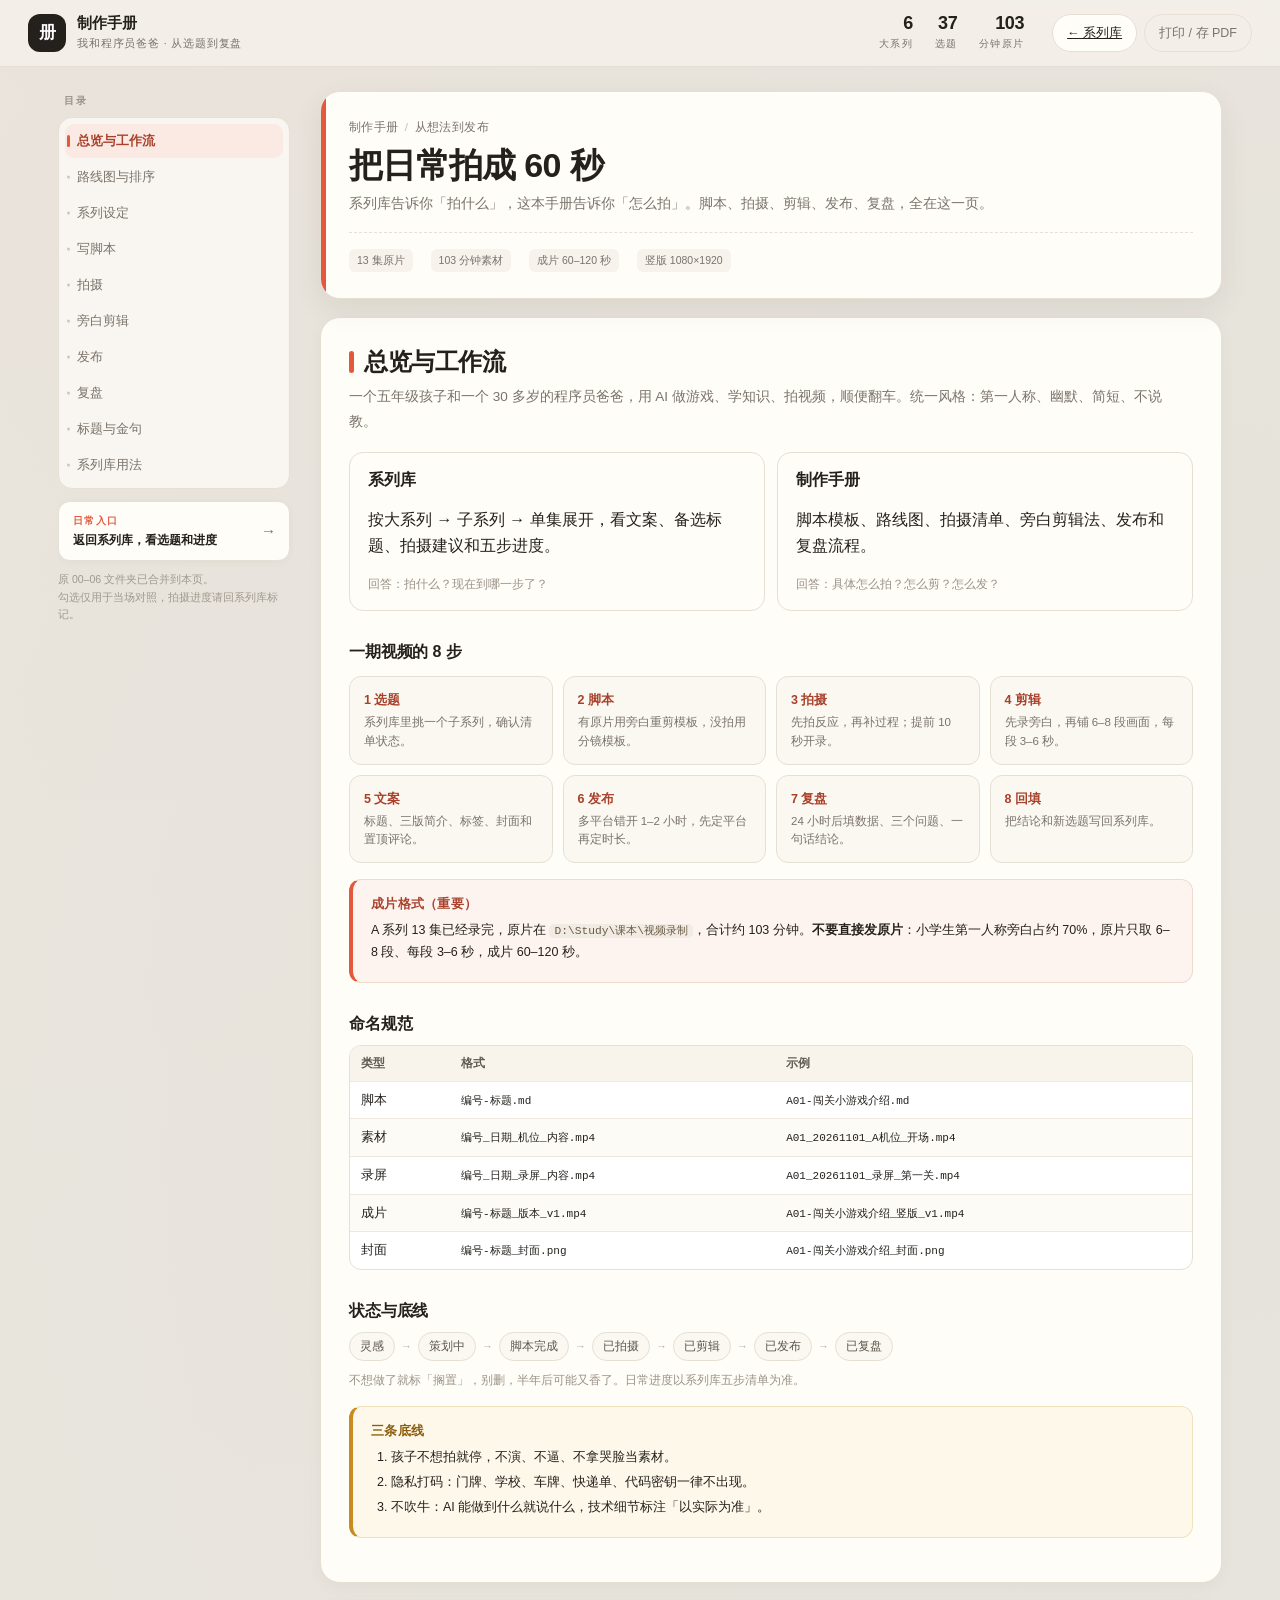
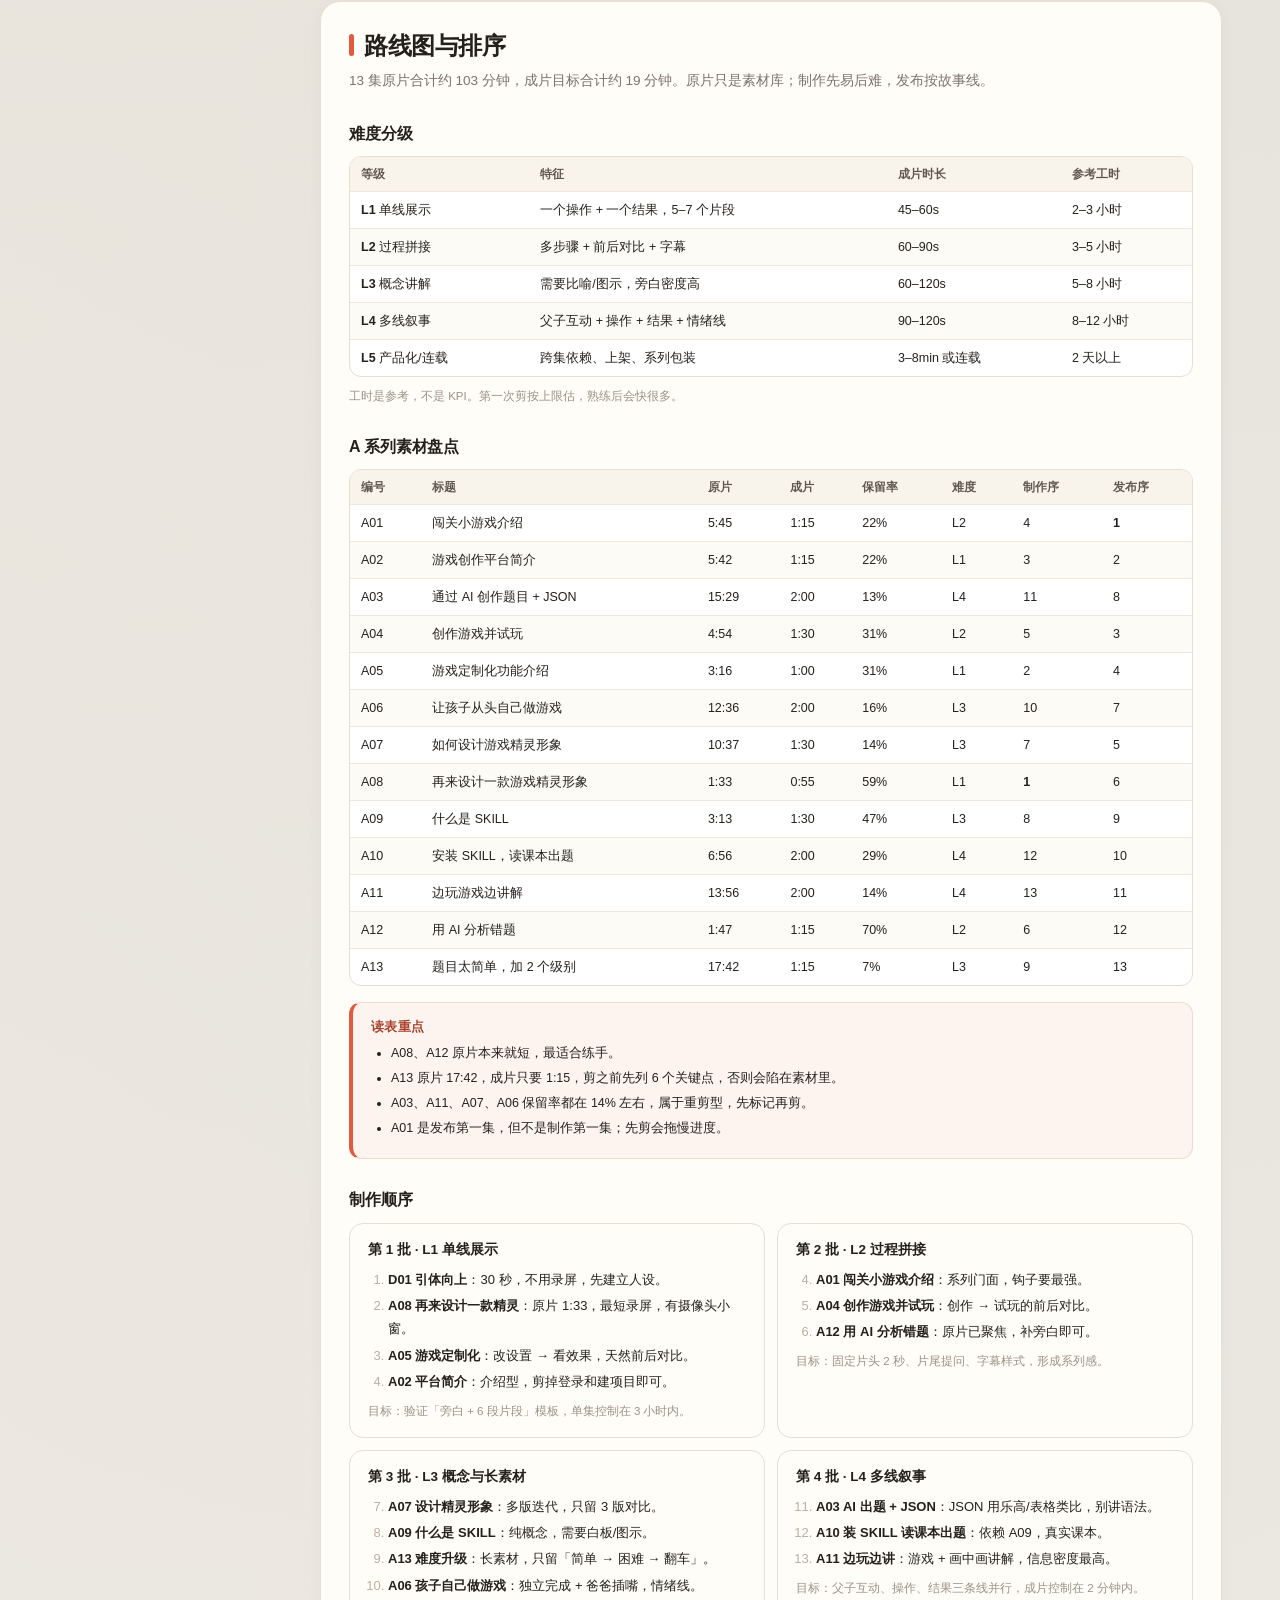
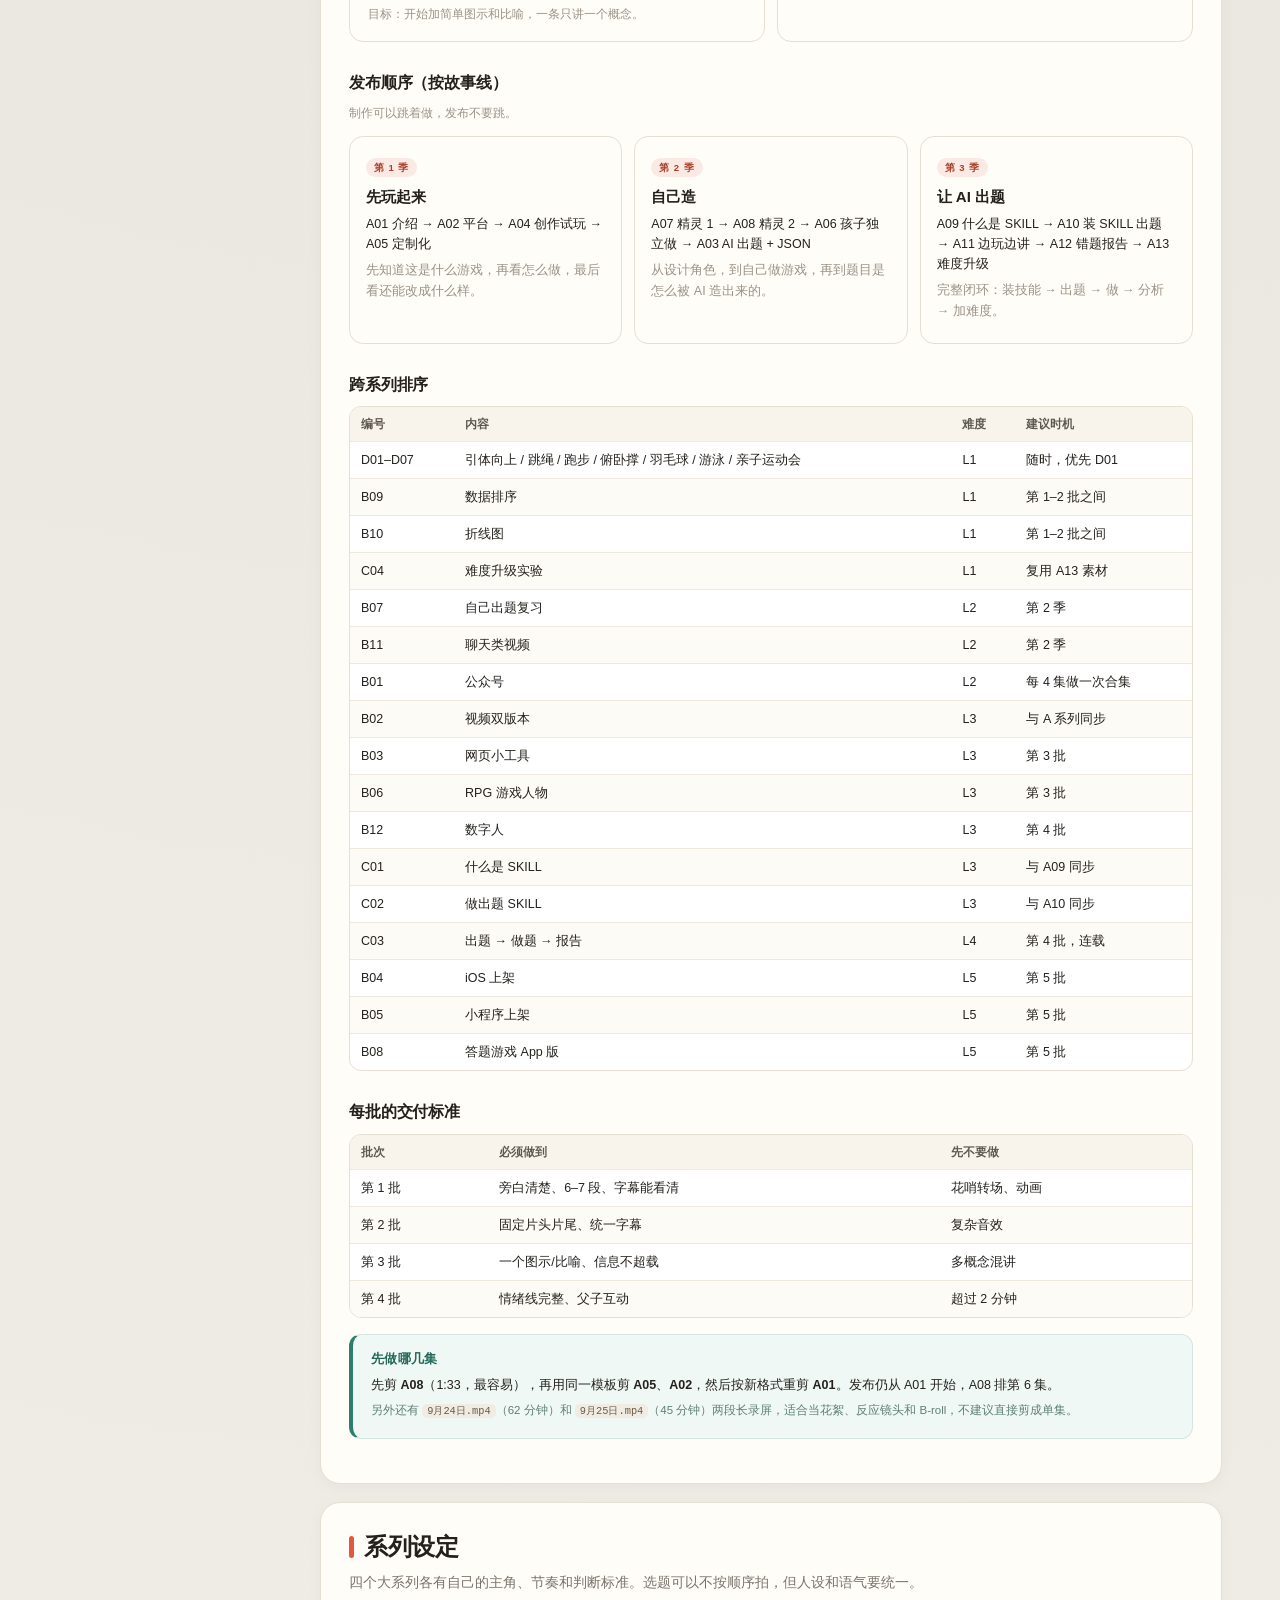
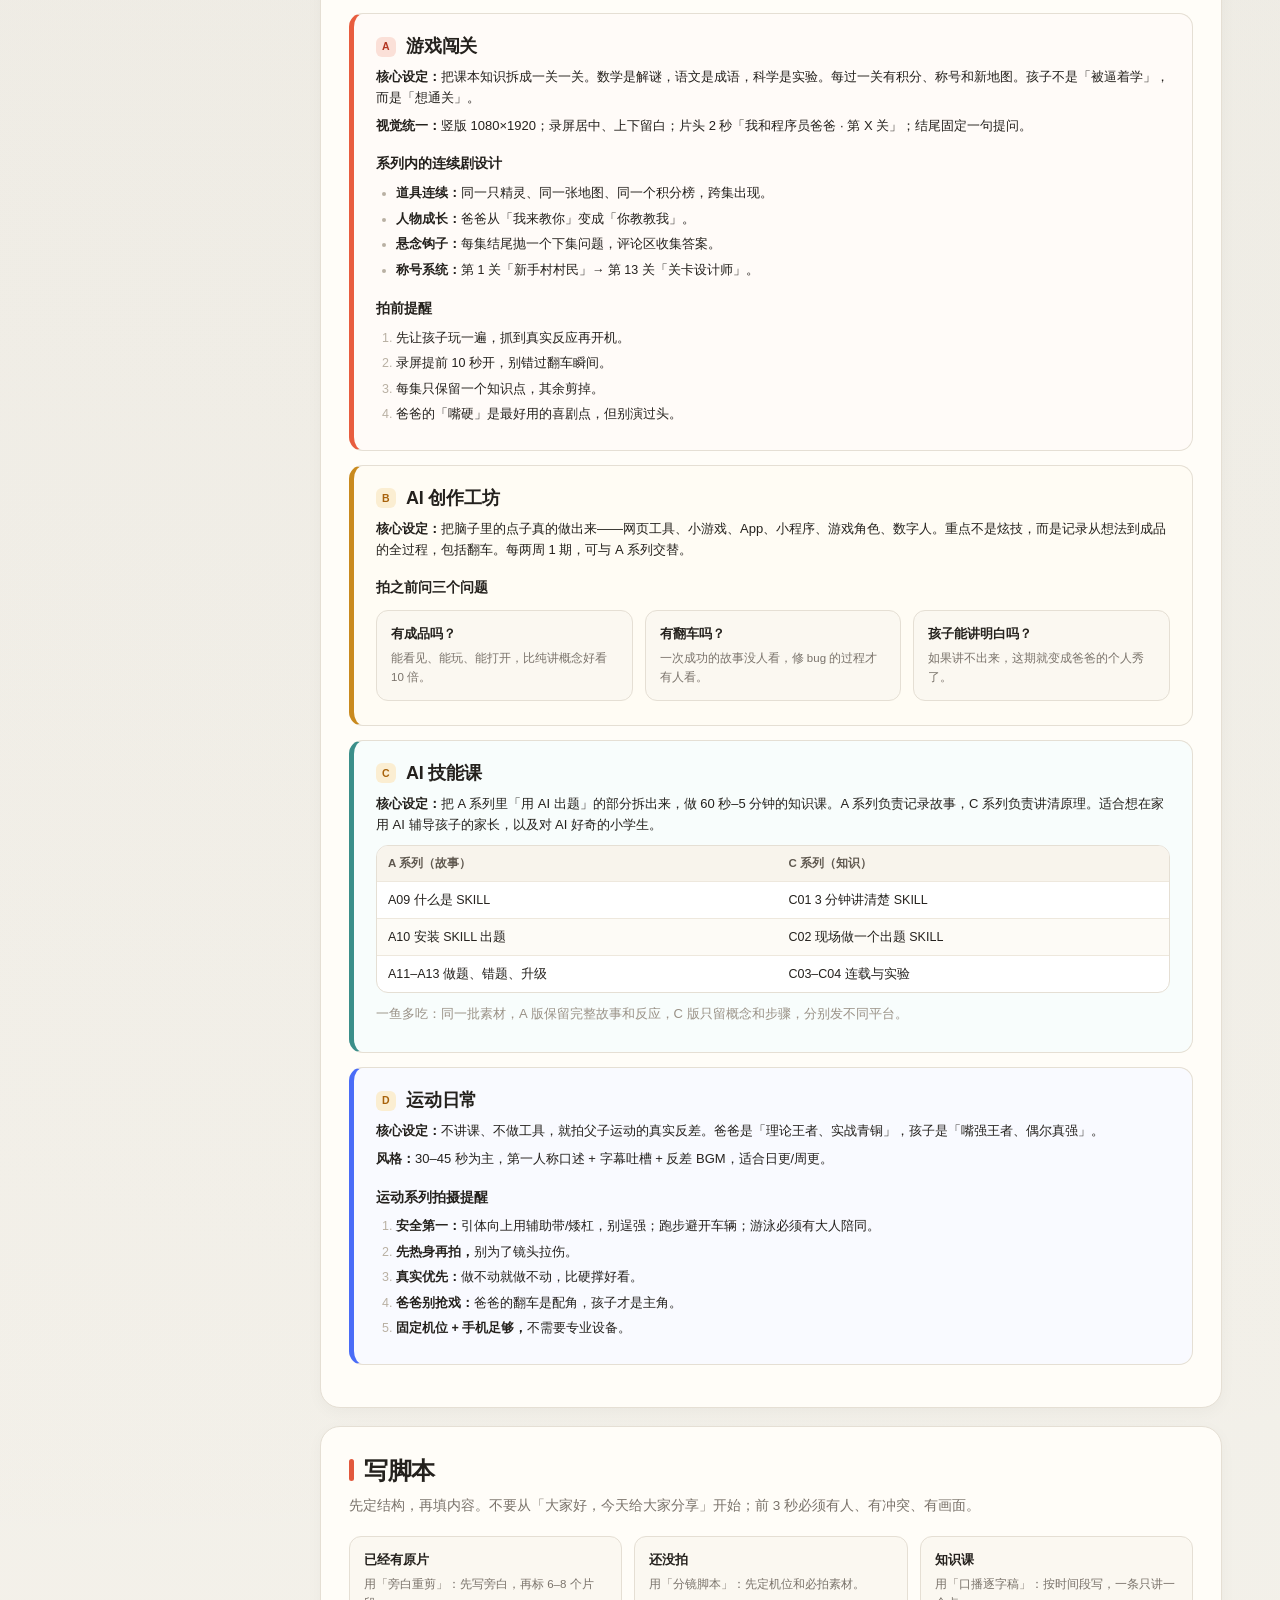
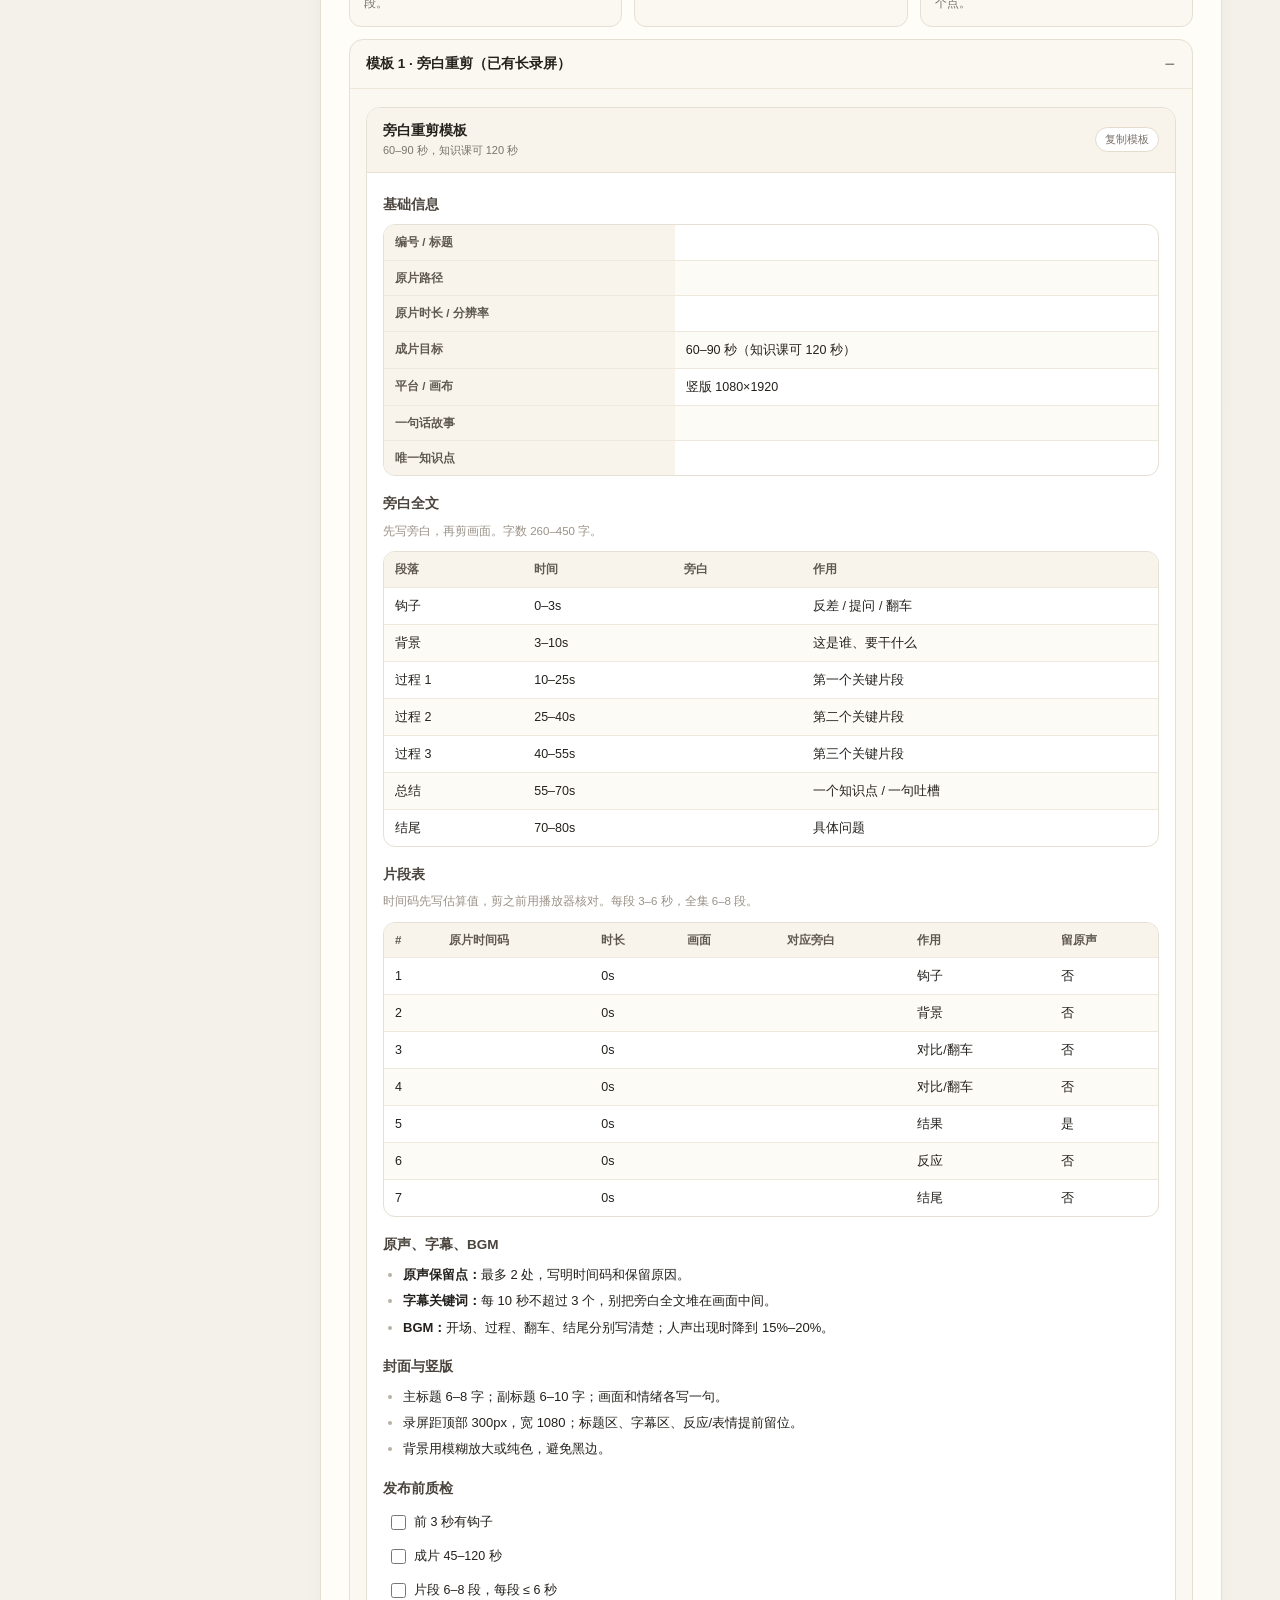
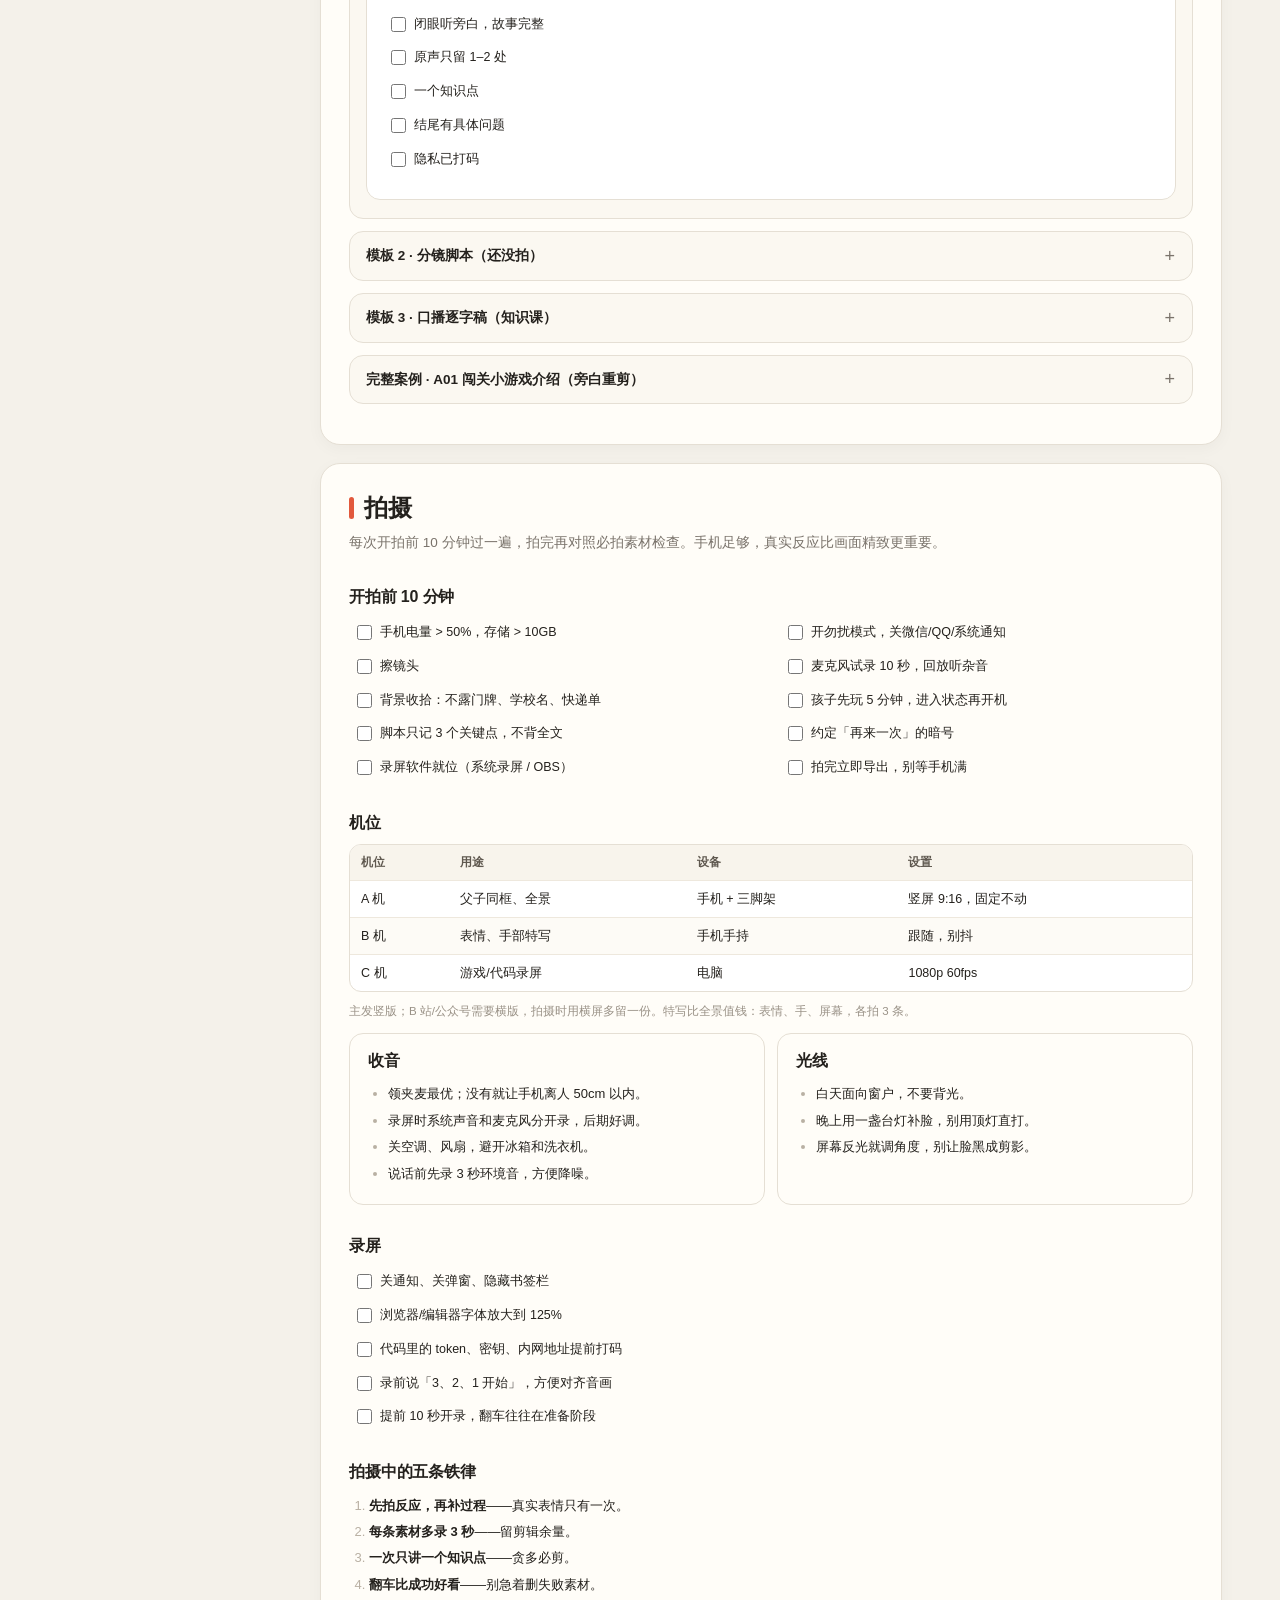
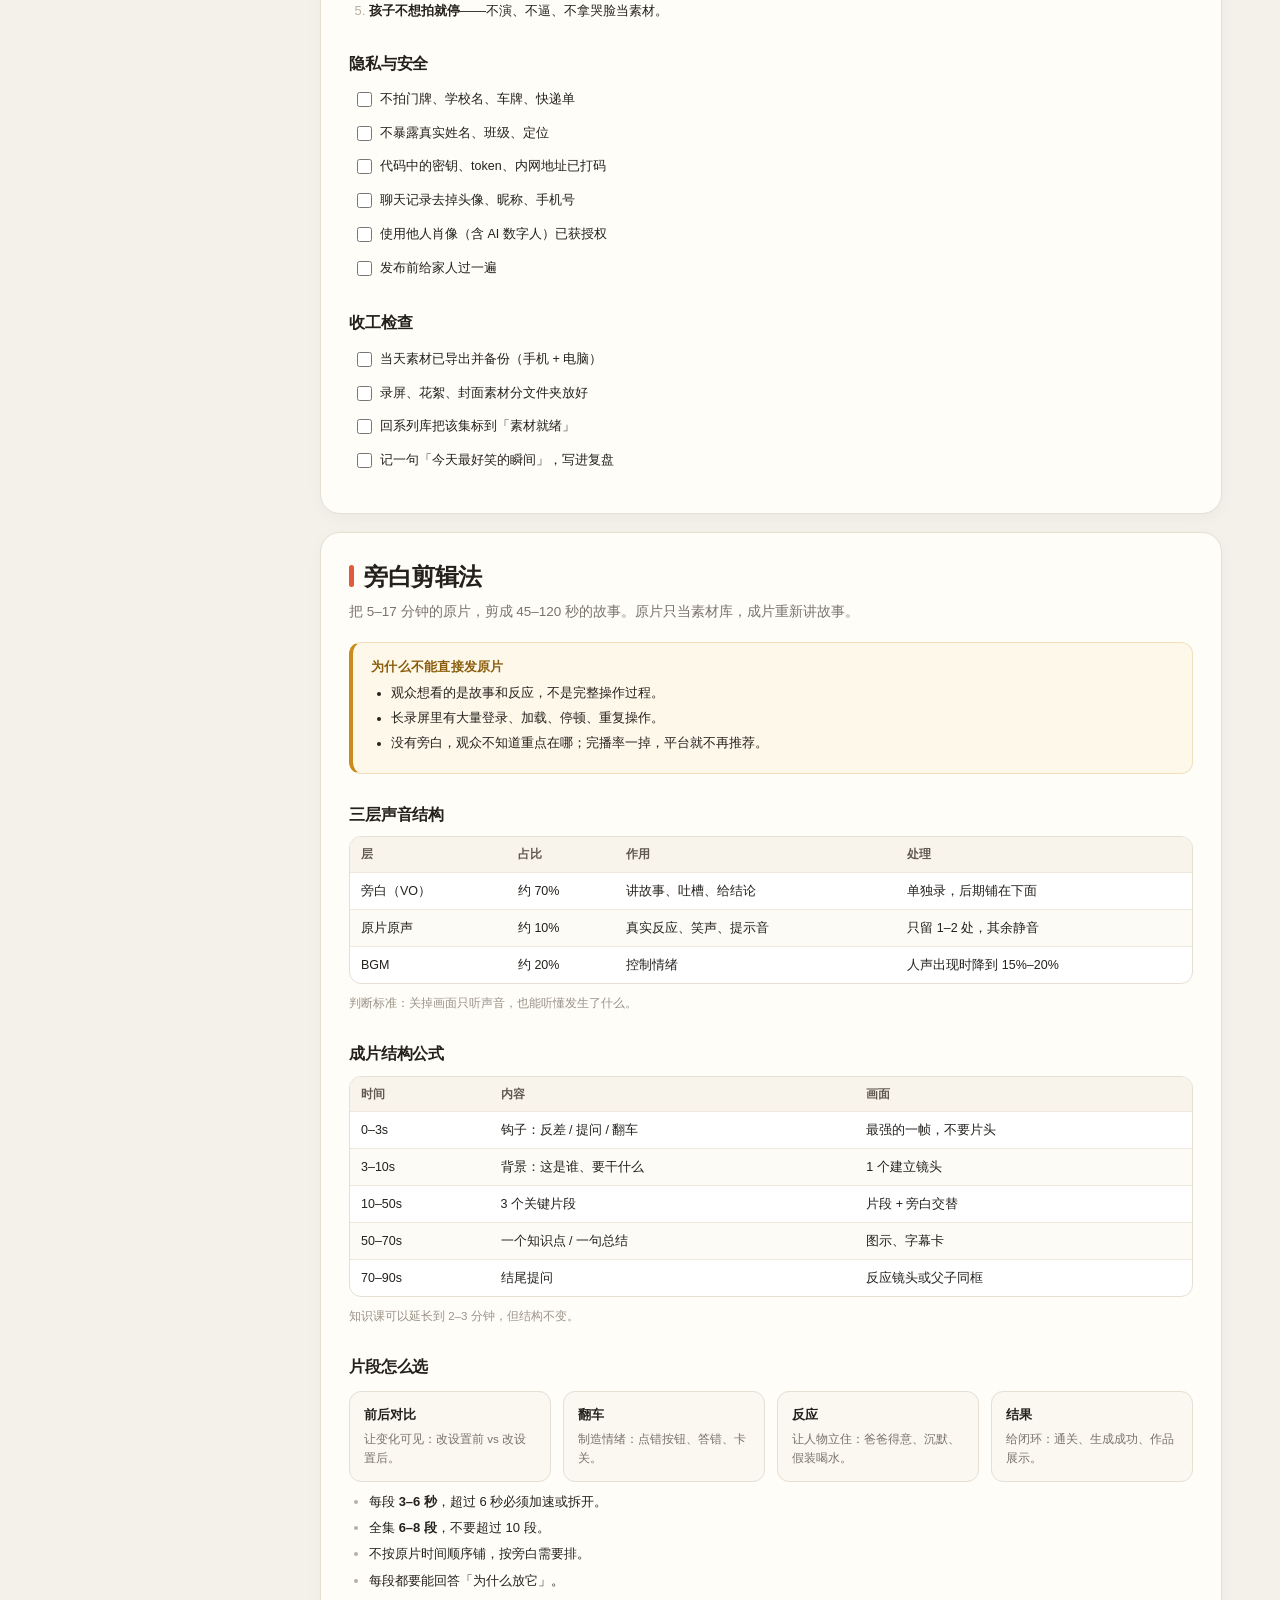
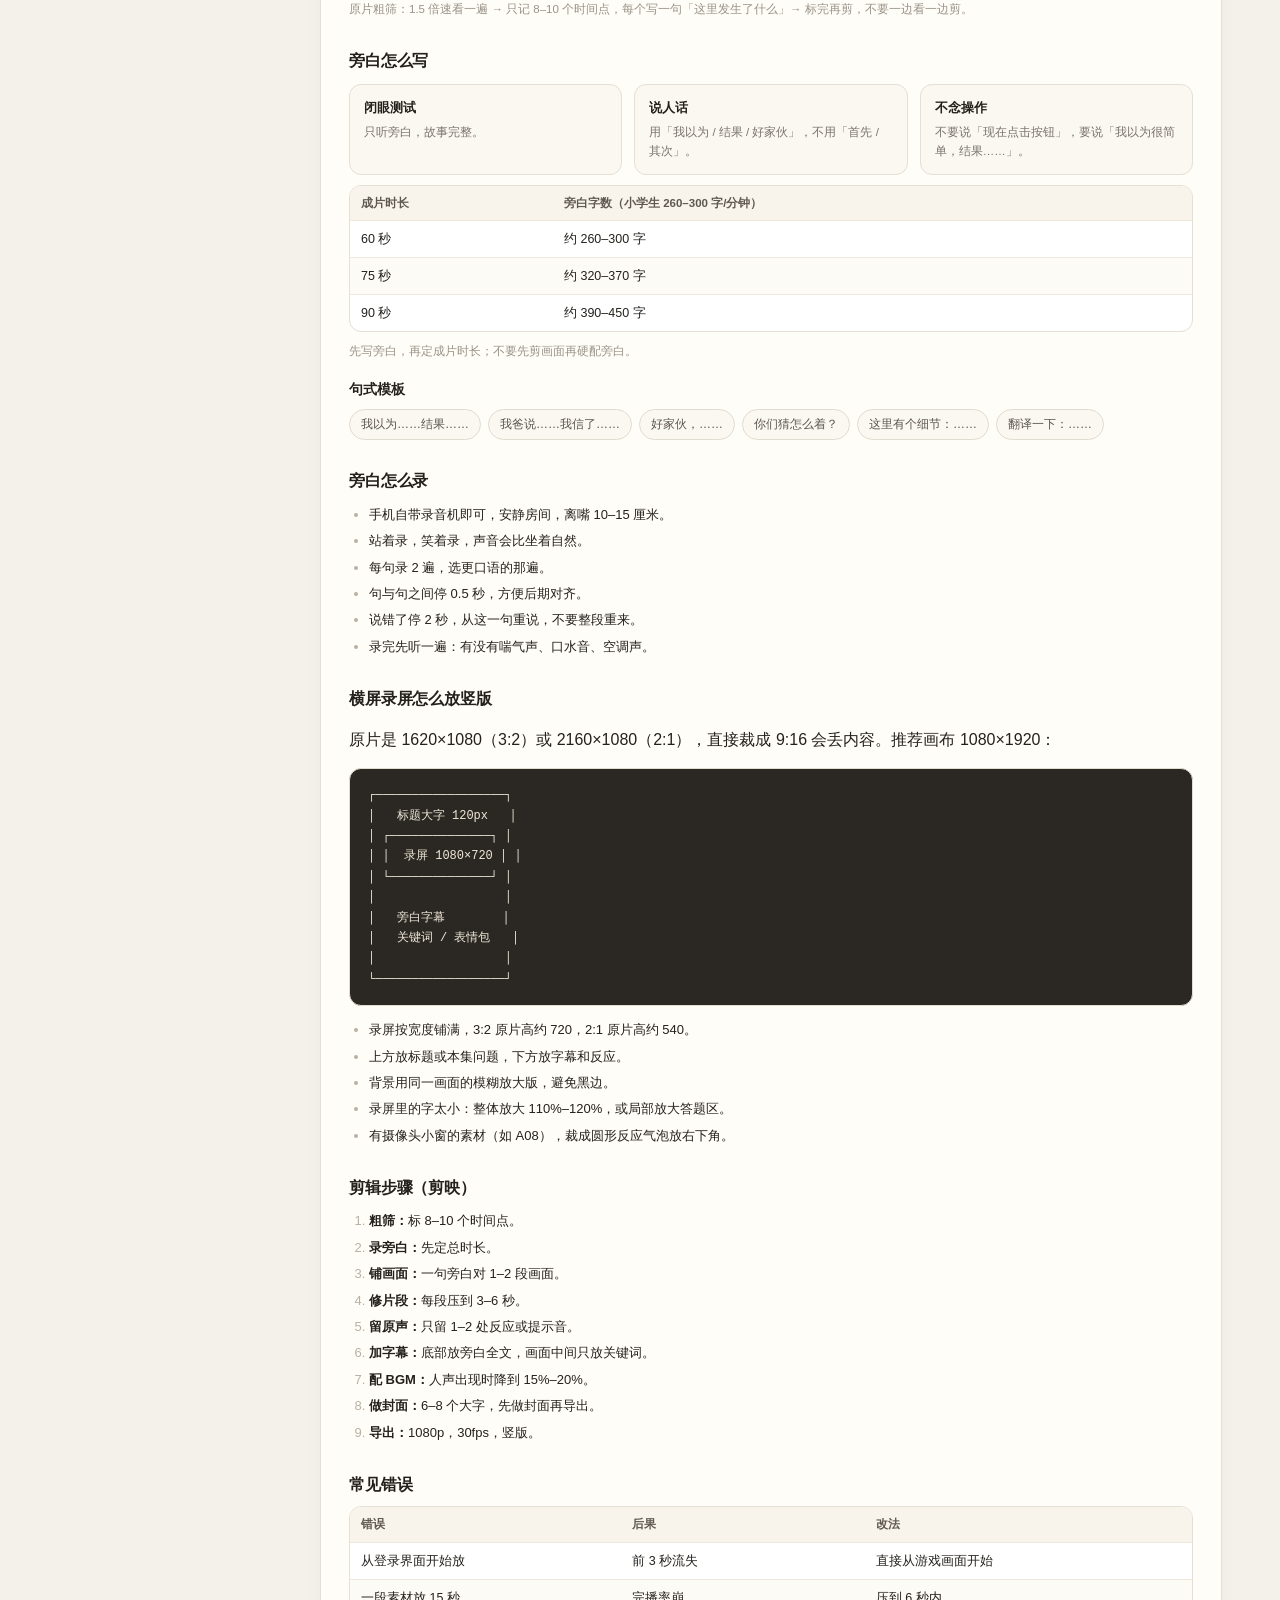
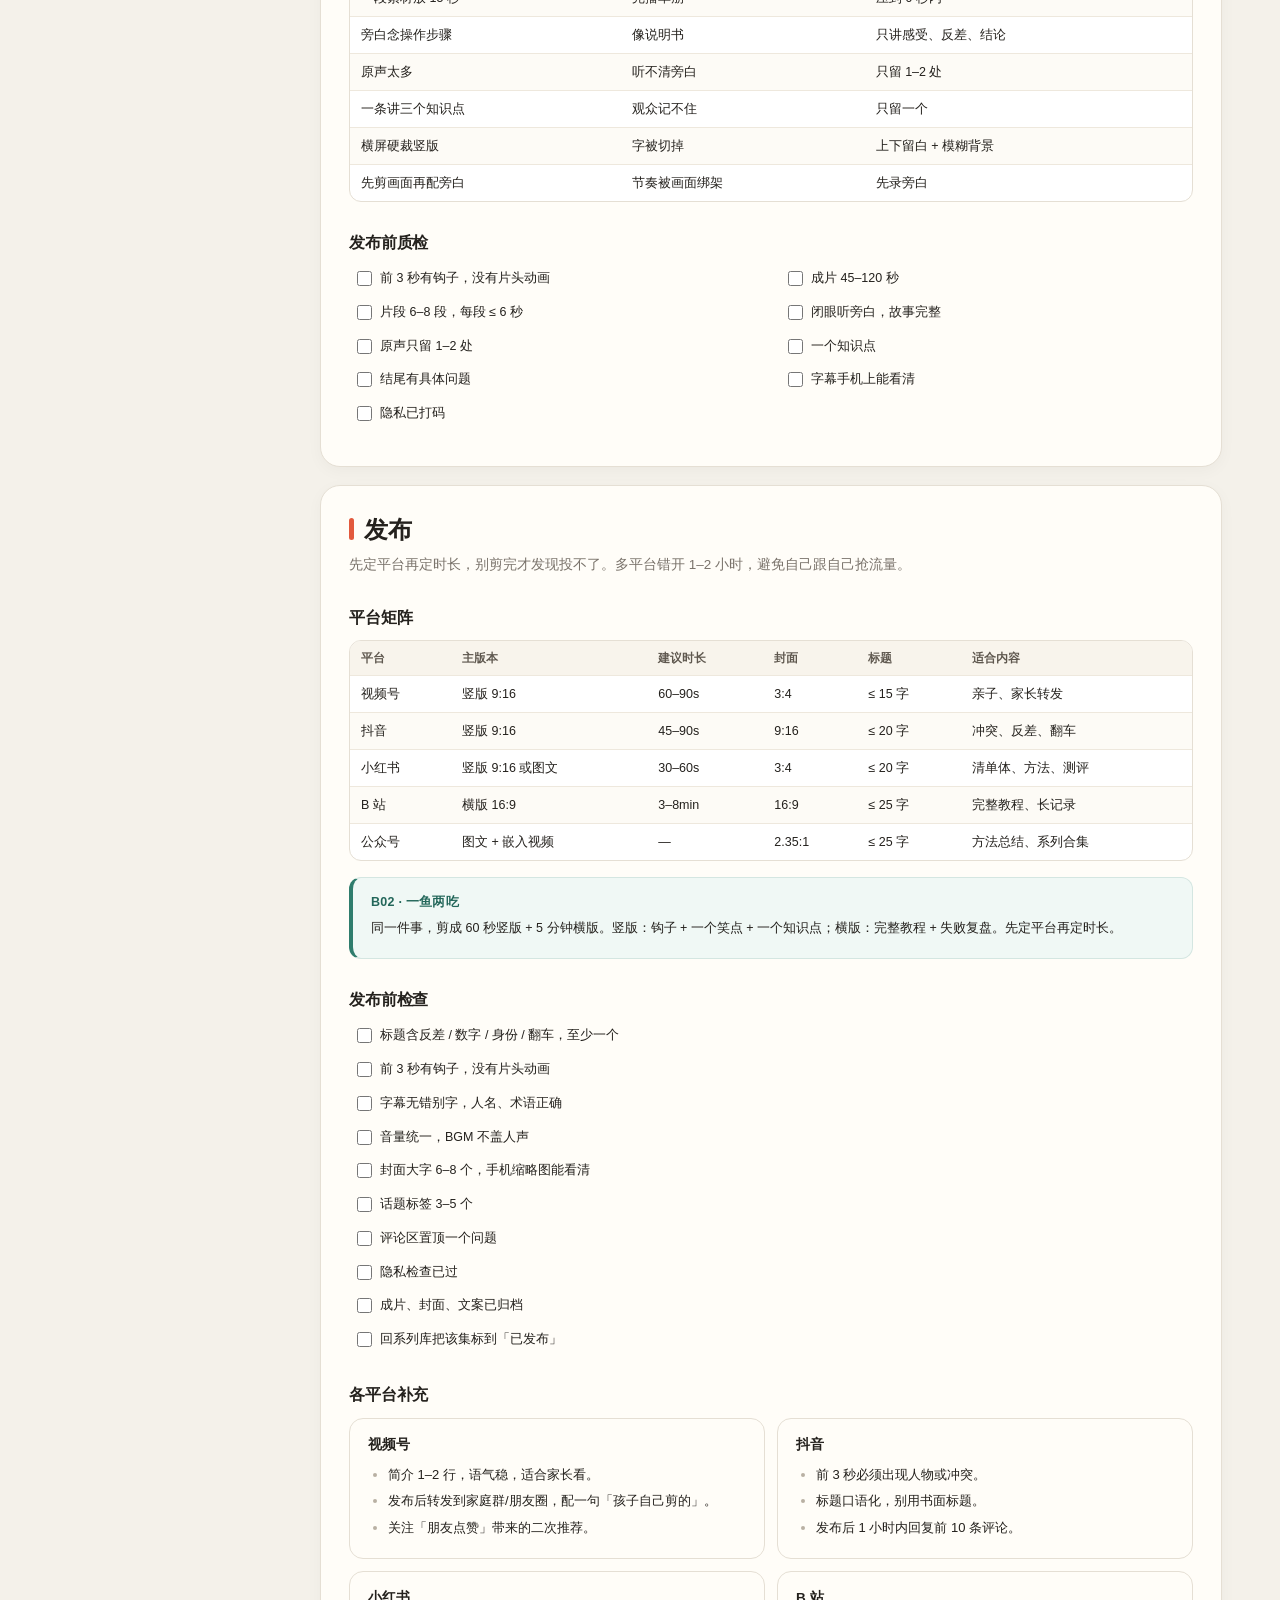
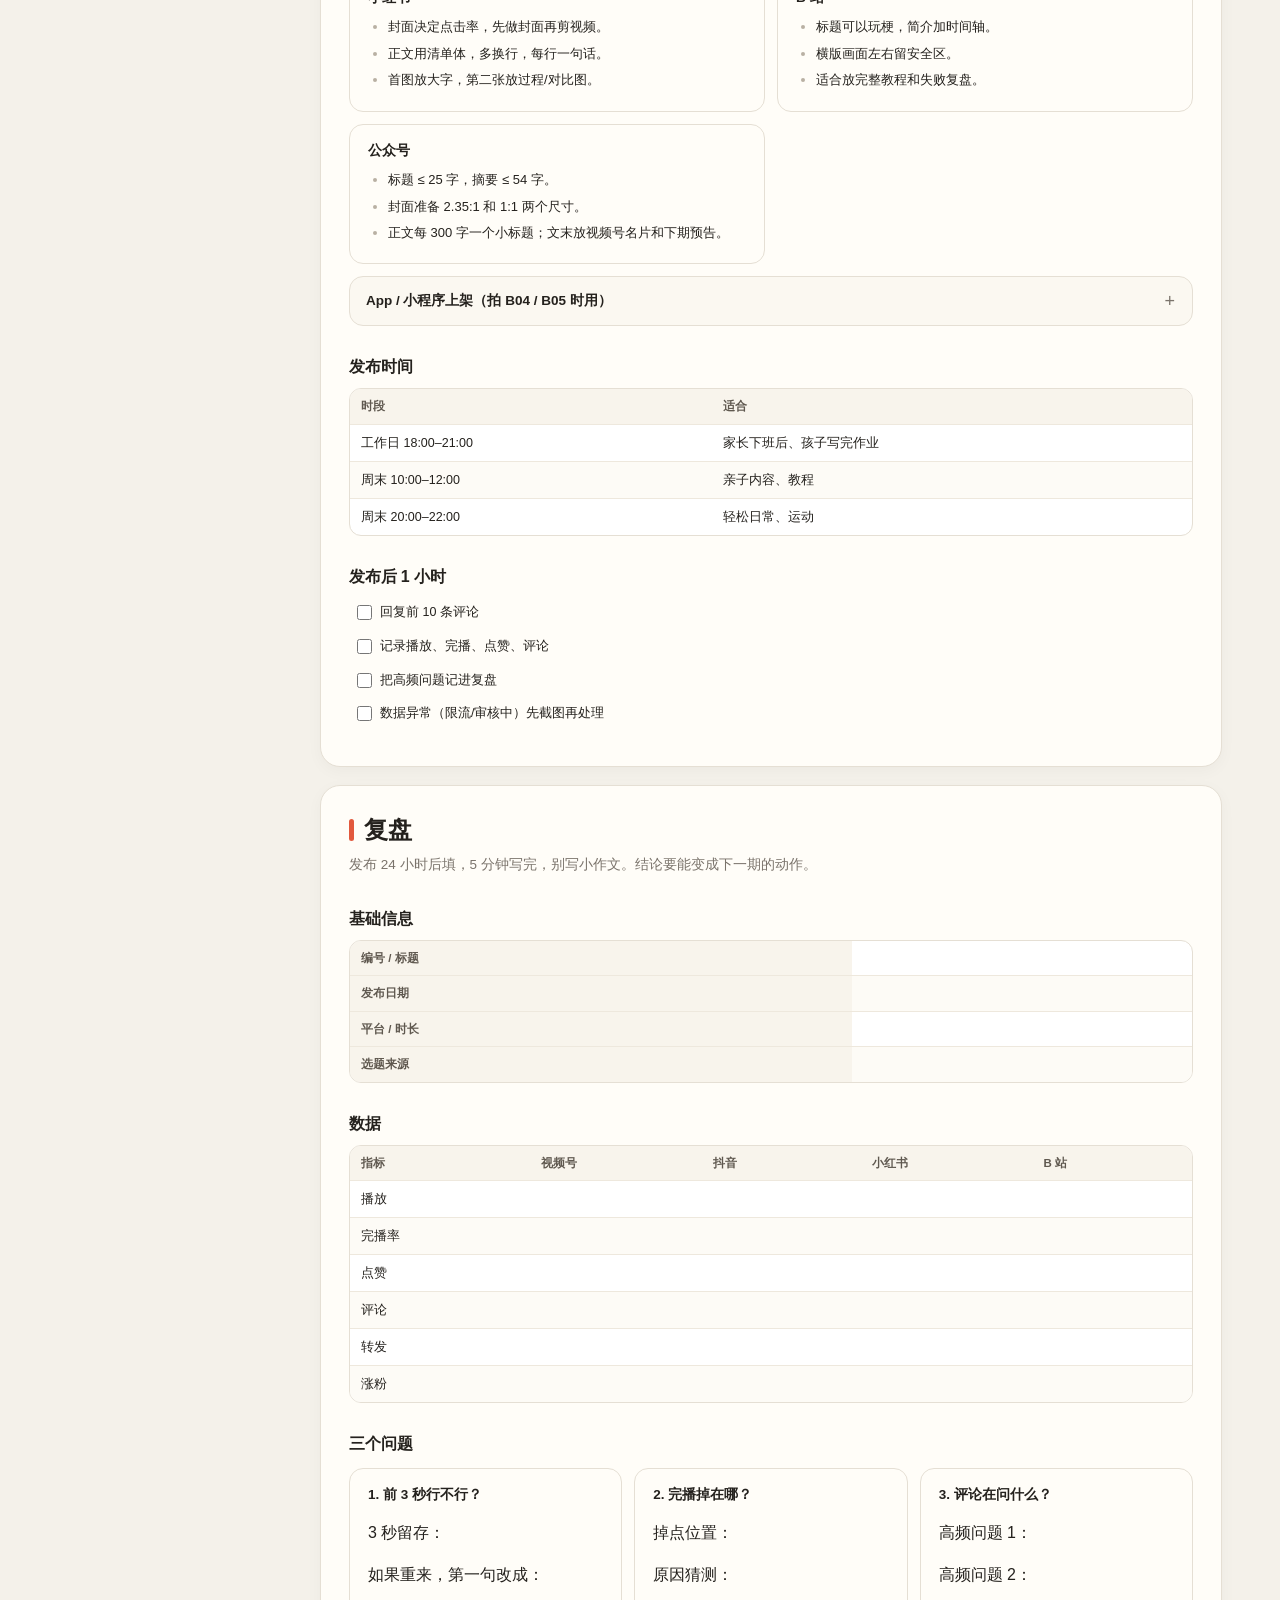
==== guide.html @ 91bcbdf9 "feat: add video production project structure and templates Add initial project structure for video p" ====
<!DOCTYPE html>
<html lang="zh-CN">
<head>
<meta charset="UTF-8">
<meta name="viewport" content="width=device-width, initial-scale=1">
<title>制作手册 · 我和程序员爸爸</title>
<meta name="description" content="从选题、脚本、拍摄、旁白剪辑到发布复盘的一站式制作手册。">
<link rel="stylesheet" href="styles.css">
<link rel="stylesheet" href="guide.css">
</head>
<body class="guide-page">
<header class="topbar">
  <a class="brand" href="index.html">
    <span class="brand-mark">册</span>
    <span class="brand-text">
      <strong>制作手册</strong>
      <small>我和程序员爸爸 · 从选题到复盘</small>
    </span>
  </a>

  <div class="topstats">
    <div class="stat"><b>6</b><span>大系列</span></div>
    <div class="stat"><b>37</b><span>选题</span></div>
    <div class="stat"><b>103</b><span>分钟原片</span></div>
  </div>

  <div class="topactions">
    <a class="btn" href="index.html">← 系列库</a>
    <button class="btn btn-ghost" id="btn-print" type="button">打印 / 存 PDF</button>
  </div>
</header>

<div class="layout guide-layout">
  <aside class="sidebar guide-sidebar">
    <p class="guide-nav-title">目录</p>
    <nav class="guide-nav" aria-label="手册目录">
      <a href="#overview">总览与工作流</a>
      <a href="#roadmap">路线图与排序</a>
      <a href="#series">系列设定</a>
      <a href="#script">写脚本</a>
      <a href="#shoot">拍摄</a>
      <a href="#edit">旁白剪辑</a>
      <a href="#publish">发布</a>
      <a href="#retro">复盘</a>
      <a href="#titles">标题与金句</a>
      <a href="#library">系列库用法</a>
    </nav>
    <a class="handbook-link guide-back" href="index.html">
      <span class="handbook-kicker">日常入口</span>
      <strong>返回系列库，看选题和进度</strong>
      <span class="handbook-arrow">→</span>
    </a>
    <p class="save-note">
      原 00–06 文件夹已合并到本页。<br>
      勾选仅用于当场对照，拍摄进度请回系列库标记。
    </p>
  </aside>

  <main class="content guide-content">
    <section class="panel-head guide-hero" id="top">
      <div class="breadcrumb">制作手册 <span class="sep">/</span> 从想法到发布</div>
      <h2>把日常拍成 60 秒</h2>
      <p class="tagline">系列库告诉你「拍什么」，这本手册告诉你「怎么拍」。脚本、拍摄、剪辑、发布、复盘，全在这一页。</p>
      <div class="head-meta">
        <span class="meta-item">13 集原片</span>
        <span class="meta-item">103 分钟素材</span>
        <span class="meta-item">成片 60–120 秒</span>
        <span class="meta-item">竖版 1080×1920</span>
      </div>
    </section>

    <section class="guide-section" id="overview">
      <h2>总览与工作流</h2>
      <p class="guide-lede">一个五年级孩子和一个 30 多岁的程序员爸爸，用 AI 做游戏、学知识、拍视频，顺便翻车。统一风格：第一人称、幽默、简短、不说教。</p>

      <div class="guide-grid two">
        <div class="guide-card">
          <h3>系列库</h3>
          <p>按大系列 → 子系列 → 单集展开，看文案、备选标题、拍摄建议和五步进度。</p>
          <p class="guide-note">回答：拍什么？现在到哪一步了？</p>
        </div>
        <div class="guide-card">
          <h3>制作手册</h3>
          <p>脚本模板、路线图、拍摄清单、旁白剪辑法、发布和复盘流程。</p>
          <p class="guide-note">回答：具体怎么拍？怎么剪？怎么发？</p>
        </div>
      </div>

      <h3>一期视频的 8 步</h3>
      <div class="step-grid">
        <div class="step-card"><b>1 选题</b><span>系列库里挑一个子系列，确认清单状态。</span></div>
        <div class="step-card"><b>2 脚本</b><span>有原片用旁白重剪模板，没拍用分镜模板。</span></div>
        <div class="step-card"><b>3 拍摄</b><span>先拍反应，再补过程；提前 10 秒开录。</span></div>
        <div class="step-card"><b>4 剪辑</b><span>先录旁白，再铺 6–8 段画面，每段 3–6 秒。</span></div>
        <div class="step-card"><b>5 文案</b><span>标题、三版简介、标签、封面和置顶评论。</span></div>
        <div class="step-card"><b>6 发布</b><span>多平台错开 1–2 小时，先定平台再定时长。</span></div>
        <div class="step-card"><b>7 复盘</b><span>24 小时后填数据、三个问题、一句话结论。</span></div>
        <div class="step-card"><b>8 回填</b><span>把结论和新选题写回系列库。</span></div>
      </div>

      <div class="callout">
        <strong>成片格式（重要）</strong>
        <p>A 系列 13 集已经录完，原片在 <code>D:\Study\课本\视频录制</code>，合计约 103 分钟。<strong>不要直接发原片</strong>：小学生第一人称旁白占约 70%，原片只取 6–8 段、每段 3–6 秒，成片 60–120 秒。</p>
      </div>

      <h3>命名规范</h3>
      <div class="table-wrap">
        <table class="guide-table">
          <thead><tr><th>类型</th><th>格式</th><th>示例</th></tr></thead>
          <tbody>
            <tr><td>脚本</td><td><code>编号-标题.md</code></td><td><code>A01-闯关小游戏介绍.md</code></td></tr>
            <tr><td>素材</td><td><code>编号_日期_机位_内容.mp4</code></td><td><code>A01_20261101_A机位_开场.mp4</code></td></tr>
            <tr><td>录屏</td><td><code>编号_日期_录屏_内容.mp4</code></td><td><code>A01_20261101_录屏_第一关.mp4</code></td></tr>
            <tr><td>成片</td><td><code>编号-标题_版本_v1.mp4</code></td><td><code>A01-闯关小游戏介绍_竖版_v1.mp4</code></td></tr>
            <tr><td>封面</td><td><code>编号-标题_封面.png</code></td><td><code>A01-闯关小游戏介绍_封面.png</code></td></tr>
          </tbody>
        </table>
      </div>

      <h3>状态与底线</h3>
      <div class="flow-row">
        <span class="flow-chip">灵感</span><span class="flow-arrow">→</span>
        <span class="flow-chip">策划中</span><span class="flow-arrow">→</span>
        <span class="flow-chip">脚本完成</span><span class="flow-arrow">→</span>
        <span class="flow-chip">已拍摄</span><span class="flow-arrow">→</span>
        <span class="flow-chip">已剪辑</span><span class="flow-arrow">→</span>
        <span class="flow-chip">已发布</span><span class="flow-arrow">→</span>
        <span class="flow-chip">已复盘</span>
      </div>
      <p class="guide-note">不想做了就标「搁置」，别删，半年后可能又香了。日常进度以系列库五步清单为准。</p>

      <div class="callout callout-warn">
        <strong>三条底线</strong>
        <ol>
          <li>孩子不想拍就停，不演、不逼、不拿哭脸当素材。</li>
          <li>隐私打码：门牌、学校、车牌、快递单、代码密钥一律不出现。</li>
          <li>不吹牛：AI 能做到什么就说什么，技术细节标注「以实际为准」。</li>
        </ol>
      </div>
    </section>

    <section class="guide-section" id="roadmap">
      <h2>路线图与排序</h2>
      <p class="guide-lede">13 集原片合计约 103 分钟，成片目标合计约 19 分钟。原片只是素材库；制作先易后难，发布按故事线。</p>

      <h3>难度分级</h3>
      <div class="table-wrap">
        <table class="guide-table">
          <thead><tr><th>等级</th><th>特征</th><th>成片时长</th><th>参考工时</th></tr></thead>
          <tbody>
            <tr><td><b>L1</b> 单线展示</td><td>一个操作 + 一个结果，5–7 个片段</td><td>45–60s</td><td>2–3 小时</td></tr>
            <tr><td><b>L2</b> 过程拼接</td><td>多步骤 + 前后对比 + 字幕</td><td>60–90s</td><td>3–5 小时</td></tr>
            <tr><td><b>L3</b> 概念讲解</td><td>需要比喻/图示，旁白密度高</td><td>60–120s</td><td>5–8 小时</td></tr>
            <tr><td><b>L4</b> 多线叙事</td><td>父子互动 + 操作 + 结果 + 情绪线</td><td>90–120s</td><td>8–12 小时</td></tr>
            <tr><td><b>L5</b> 产品化/连载</td><td>跨集依赖、上架、系列包装</td><td>3–8min 或连载</td><td>2 天以上</td></tr>
          </tbody>
        </table>
      </div>
      <p class="guide-note">工时是参考，不是 KPI。第一次剪按上限估，熟练后会快很多。</p>

      <h3>A 系列素材盘点</h3>
      <div class="table-wrap">
        <table class="guide-table">
          <thead><tr><th>编号</th><th>标题</th><th>原片</th><th>成片</th><th>保留率</th><th>难度</th><th>制作序</th><th>发布序</th></tr></thead>
          <tbody>
            <tr><td>A01</td><td>闯关小游戏介绍</td><td>5:45</td><td>1:15</td><td>22%</td><td>L2</td><td>4</td><td><b>1</b></td></tr>
            <tr><td>A02</td><td>游戏创作平台简介</td><td>5:42</td><td>1:15</td><td>22%</td><td>L1</td><td>3</td><td>2</td></tr>
            <tr><td>A03</td><td>通过 AI 创作题目 + JSON</td><td>15:29</td><td>2:00</td><td>13%</td><td>L4</td><td>11</td><td>8</td></tr>
            <tr><td>A04</td><td>创作游戏并试玩</td><td>4:54</td><td>1:30</td><td>31%</td><td>L2</td><td>5</td><td>3</td></tr>
            <tr><td>A05</td><td>游戏定制化功能介绍</td><td>3:16</td><td>1:00</td><td>31%</td><td>L1</td><td>2</td><td>4</td></tr>
            <tr><td>A06</td><td>让孩子从头自己做游戏</td><td>12:36</td><td>2:00</td><td>16%</td><td>L3</td><td>10</td><td>7</td></tr>
            <tr><td>A07</td><td>如何设计游戏精灵形象</td><td>10:37</td><td>1:30</td><td>14%</td><td>L3</td><td>7</td><td>5</td></tr>
            <tr><td>A08</td><td>再来设计一款游戏精灵形象</td><td>1:33</td><td>0:55</td><td>59%</td><td>L1</td><td><b>1</b></td><td>6</td></tr>
            <tr><td>A09</td><td>什么是 SKILL</td><td>3:13</td><td>1:30</td><td>47%</td><td>L3</td><td>8</td><td>9</td></tr>
            <tr><td>A10</td><td>安装 SKILL，读课本出题</td><td>6:56</td><td>2:00</td><td>29%</td><td>L4</td><td>12</td><td>10</td></tr>
            <tr><td>A11</td><td>边玩游戏边讲解</td><td>13:56</td><td>2:00</td><td>14%</td><td>L4</td><td>13</td><td>11</td></tr>
            <tr><td>A12</td><td>用 AI 分析错题</td><td>1:47</td><td>1:15</td><td>70%</td><td>L2</td><td>6</td><td>12</td></tr>
            <tr><td>A13</td><td>题目太简单，加 2 个级别</td><td>17:42</td><td>1:15</td><td>7%</td><td>L3</td><td>9</td><td>13</td></tr>
          </tbody>
        </table>
      </div>
      <div class="callout">
        <strong>读表重点</strong>
        <ul>
          <li>A08、A12 原片本来就短，最适合练手。</li>
          <li>A13 原片 17:42，成片只要 1:15，剪之前先列 6 个关键点，否则会陷在素材里。</li>
          <li>A03、A11、A07、A06 保留率都在 14% 左右，属于重剪型，先标记再剪。</li>
          <li>A01 是发布第一集，但不是制作第一集；先剪会拖慢进度。</li>
        </ul>
      </div>

      <h3>制作顺序</h3>
      <div class="guide-grid two">
        <div class="guide-card">
          <h4>第 1 批 · L1 单线展示</h4>
          <ol class="guide-list">
            <li><b>D01 引体向上</b>：30 秒，不用录屏，先建立人设。</li>
            <li><b>A08 再来设计一款精灵</b>：原片 1:33，最短录屏，有摄像头小窗。</li>
            <li><b>A05 游戏定制化</b>：改设置 → 看效果，天然前后对比。</li>
            <li><b>A02 平台简介</b>：介绍型，剪掉登录和建项目即可。</li>
          </ol>
          <p class="guide-note">目标：验证「旁白 + 6 段片段」模板，单集控制在 3 小时内。</p>
        </div>
        <div class="guide-card">
          <h4>第 2 批 · L2 过程拼接</h4>
          <ol class="guide-list" start="4">
            <li><b>A01 闯关小游戏介绍</b>：系列门面，钩子要最强。</li>
            <li><b>A04 创作游戏并试玩</b>：创作 → 试玩的前后对比。</li>
            <li><b>A12 用 AI 分析错题</b>：原片已聚焦，补旁白即可。</li>
          </ol>
          <p class="guide-note">目标：固定片头 2 秒、片尾提问、字幕样式，形成系列感。</p>
        </div>
        <div class="guide-card">
          <h4>第 3 批 · L3 概念与长素材</h4>
          <ol class="guide-list" start="7">
            <li><b>A07 设计精灵形象</b>：多版迭代，只留 3 版对比。</li>
            <li><b>A09 什么是 SKILL</b>：纯概念，需要白板/图示。</li>
            <li><b>A13 难度升级</b>：长素材，只留「简单 → 困难 → 翻车」。</li>
            <li><b>A06 孩子自己做游戏</b>：独立完成 + 爸爸插嘴，情绪线。</li>
          </ol>
          <p class="guide-note">目标：开始加简单图示和比喻，一条只讲一个概念。</p>
        </div>
        <div class="guide-card">
          <h4>第 4 批 · L4 多线叙事</h4>
          <ol class="guide-list" start="11">
            <li><b>A03 AI 出题 + JSON</b>：JSON 用乐高/表格类比，别讲语法。</li>
            <li><b>A10 装 SKILL 读课本出题</b>：依赖 A09，真实课本。</li>
            <li><b>A11 边玩边讲</b>：游戏 + 画中画讲解，信息密度最高。</li>
          </ol>
          <p class="guide-note">目标：父子互动、操作、结果三条线并行，成片控制在 2 分钟内。</p>
        </div>
      </div>

      <h3>发布顺序（按故事线）</h3>
      <p class="guide-note">制作可以跳着做，发布不要跳。</p>
      <div class="guide-grid three">
        <div class="season-card">
          <span class="season-tag">第 1 季</span>
          <h4>先玩起来</h4>
          <p>A01 介绍 → A02 平台 → A04 创作试玩 → A05 定制化</p>
          <p class="guide-note">先知道这是什么游戏，再看怎么做，最后看还能改成什么样。</p>
        </div>
        <div class="season-card">
          <span class="season-tag">第 2 季</span>
          <h4>自己造</h4>
          <p>A07 精灵 1 → A08 精灵 2 → A06 孩子独立做 → A03 AI 出题 + JSON</p>
          <p class="guide-note">从设计角色，到自己做游戏，再到题目是怎么被 AI 造出来的。</p>
        </div>
        <div class="season-card">
          <span class="season-tag">第 3 季</span>
          <h4>让 AI 出题</h4>
          <p>A09 什么是 SKILL → A10 装 SKILL 出题 → A11 边玩边讲 → A12 错题报告 → A13 难度升级</p>
          <p class="guide-note">完整闭环：装技能 → 出题 → 做 → 分析 → 加难度。</p>
        </div>
      </div>

      <h3>跨系列排序</h3>
      <div class="table-wrap">
        <table class="guide-table">
          <thead><tr><th>编号</th><th>内容</th><th>难度</th><th>建议时机</th></tr></thead>
          <tbody>
            <tr><td>D01–D07</td><td>引体向上 / 跳绳 / 跑步 / 俯卧撑 / 羽毛球 / 游泳 / 亲子运动会</td><td>L1</td><td>随时，优先 D01</td></tr>
            <tr><td>B09</td><td>数据排序</td><td>L1</td><td>第 1–2 批之间</td></tr>
            <tr><td>B10</td><td>折线图</td><td>L1</td><td>第 1–2 批之间</td></tr>
            <tr><td>C04</td><td>难度升级实验</td><td>L1</td><td>复用 A13 素材</td></tr>
            <tr><td>B07</td><td>自己出题复习</td><td>L2</td><td>第 2 季</td></tr>
            <tr><td>B11</td><td>聊天类视频</td><td>L2</td><td>第 2 季</td></tr>
            <tr><td>B01</td><td>公众号</td><td>L2</td><td>每 4 集做一次合集</td></tr>
            <tr><td>B02</td><td>视频双版本</td><td>L3</td><td>与 A 系列同步</td></tr>
            <tr><td>B03</td><td>网页小工具</td><td>L3</td><td>第 3 批</td></tr>
            <tr><td>B06</td><td>RPG 游戏人物</td><td>L3</td><td>第 3 批</td></tr>
            <tr><td>B12</td><td>数字人</td><td>L3</td><td>第 4 批</td></tr>
            <tr><td>C01</td><td>什么是 SKILL</td><td>L3</td><td>与 A09 同步</td></tr>
            <tr><td>C02</td><td>做出题 SKILL</td><td>L3</td><td>与 A10 同步</td></tr>
            <tr><td>C03</td><td>出题 → 做题 → 报告</td><td>L4</td><td>第 4 批，连载</td></tr>
            <tr><td>B04</td><td>iOS 上架</td><td>L5</td><td>第 5 批</td></tr>
            <tr><td>B05</td><td>小程序上架</td><td>L5</td><td>第 5 批</td></tr>
            <tr><td>B08</td><td>答题游戏 App 版</td><td>L5</td><td>第 5 批</td></tr>
          </tbody>
        </table>
      </div>

      <h3>每批的交付标准</h3>
      <div class="table-wrap">
        <table class="guide-table">
          <thead><tr><th>批次</th><th>必须做到</th><th>先不要做</th></tr></thead>
          <tbody>
            <tr><td>第 1 批</td><td>旁白清楚、6–7 段、字幕能看清</td><td>花哨转场、动画</td></tr>
            <tr><td>第 2 批</td><td>固定片头片尾、统一字幕</td><td>复杂音效</td></tr>
            <tr><td>第 3 批</td><td>一个图示/比喻、信息不超载</td><td>多概念混讲</td></tr>
            <tr><td>第 4 批</td><td>情绪线完整、父子互动</td><td>超过 2 分钟</td></tr>
          </tbody>
        </table>
      </div>

      <div class="callout callout-green">
        <strong>先做哪几集</strong>
        <p>先剪 <b>A08</b>（1:33，最容易），再用同一模板剪 <b>A05</b>、<b>A02</b>，然后按新格式重剪 <b>A01</b>。发布仍从 A01 开始，A08 排第 6 集。</p>
        <p class="guide-note">另外还有 <code>9月24日.mp4</code>（62 分钟）和 <code>9月25日.mp4</code>（45 分钟）两段长录屏，适合当花絮、反应镜头和 B-roll，不建议直接剪成单集。</p>
      </div>
    </section>

    <section class="guide-section" id="series">
      <h2>系列设定</h2>
      <p class="guide-lede">四个大系列各有自己的主角、节奏和判断标准。选题可以不按顺序拍，但人设和语气要统一。</p>

      <div class="series-card game">
        <div class="series-card-head"><span class="weight weight-s">A</span><h3>游戏闯关</h3></div>
        <p><b>核心设定：</b>把课本知识拆成一关一关。数学是解谜，语文是成语，科学是实验。每过一关有积分、称号和新地图。孩子不是「被逼着学」，而是「想通关」。</p>
        <p><b>视觉统一：</b>竖版 1080×1920；录屏居中、上下留白；片头 2 秒「我和程序员爸爸 · 第 X 关」；结尾固定一句提问。</p>
        <h4>系列内的连续剧设计</h4>
        <ul class="guide-list">
          <li><b>道具连续：</b>同一只精灵、同一张地图、同一个积分榜，跨集出现。</li>
          <li><b>人物成长：</b>爸爸从「我来教你」变成「你教教我」。</li>
          <li><b>悬念钩子：</b>每集结尾抛一个下集问题，评论区收集答案。</li>
          <li><b>称号系统：</b>第 1 关「新手村村民」→ 第 13 关「关卡设计师」。</li>
        </ul>
        <h4>拍前提醒</h4>
        <ol class="guide-list">
          <li>先让孩子玩一遍，抓到真实反应再开机。</li>
          <li>录屏提前 10 秒开，别错过翻车瞬间。</li>
          <li>每集只保留一个知识点，其余剪掉。</li>
          <li>爸爸的「嘴硬」是最好用的喜剧点，但别演过头。</li>
        </ol>
      </div>

      <div class="series-card ai">
        <div class="series-card-head"><span class="weight weight-a">B</span><h3>AI 创作工坊</h3></div>
        <p><b>核心设定：</b>把脑子里的点子真的做出来——网页工具、小游戏、App、小程序、游戏角色、数字人。重点不是炫技，而是记录从想法到成品的全过程，包括翻车。每两周 1 期，可与 A 系列交替。</p>
        <h4>拍之前问三个问题</h4>
        <div class="guide-grid three">
          <div class="mini-card"><b>有成品吗？</b><span>能看见、能玩、能打开，比纯讲概念好看 10 倍。</span></div>
          <div class="mini-card"><b>有翻车吗？</b><span>一次成功的故事没人看，修 bug 的过程才有人看。</span></div>
          <div class="mini-card"><b>孩子能讲明白吗？</b><span>如果讲不出来，这期就变成爸爸的个人秀了。</span></div>
        </div>
      </div>

      <div class="series-card skill">
        <div class="series-card-head"><span class="weight weight-a">C</span><h3>AI 技能课</h3></div>
        <p><b>核心设定：</b>把 A 系列里「用 AI 出题」的部分拆出来，做 60 秒–5 分钟的知识课。A 系列负责记录故事，C 系列负责讲清原理。适合想在家用 AI 辅导孩子的家长，以及对 AI 好奇的小学生。</p>
        <div class="table-wrap">
          <table class="guide-table">
            <thead><tr><th>A 系列（故事）</th><th>C 系列（知识）</th></tr></thead>
            <tbody>
              <tr><td>A09 什么是 SKILL</td><td>C01 3 分钟讲清楚 SKILL</td></tr>
              <tr><td>A10 安装 SKILL 出题</td><td>C02 现场做一个出题 SKILL</td></tr>
              <tr><td>A11–A13 做题、错题、升级</td><td>C03–C04 连载与实验</td></tr>
            </tbody>
          </table>
        </div>
        <p class="guide-note">一鱼多吃：同一批素材，A 版保留完整故事和反应，C 版只留概念和步骤，分别发不同平台。</p>
      </div>

      <div class="series-card sport">
        <div class="series-card-head"><span class="weight weight-a">D</span><h3>运动日常</h3></div>
        <p><b>核心设定：</b>不讲课、不做工具，就拍父子运动的真实反差。爸爸是「理论王者、实战青铜」，孩子是「嘴强王者、偶尔真强」。</p>
        <p><b>风格：</b>30–45 秒为主，第一人称口述 + 字幕吐槽 + 反差 BGM，适合日更/周更。</p>
        <h4>运动系列拍摄提醒</h4>
        <ol class="guide-list">
          <li><b>安全第一：</b>引体向上用辅助带/矮杠，别逞强；跑步避开车辆；游泳必须有大人陪同。</li>
          <li><b>先热身再拍，</b>别为了镜头拉伤。</li>
          <li><b>真实优先：</b>做不动就做不动，比硬撑好看。</li>
          <li><b>爸爸别抢戏：</b>爸爸的翻车是配角，孩子才是主角。</li>
          <li><b>固定机位 + 手机足够，</b>不需要专业设备。</li>
        </ol>
      </div>
    </section>

    <section class="guide-section" id="script">
      <h2>写脚本</h2>
      <p class="guide-lede">先定结构，再填内容。不要从「大家好，今天给大家分享」开始；前 3 秒必须有人、有冲突、有画面。</p>

      <div class="guide-grid three">
        <div class="mini-card"><b>已经有原片</b><span>用「旁白重剪」：先写旁白，再标 6–8 个片段。</span></div>
        <div class="mini-card"><b>还没拍</b><span>用「分镜脚本」：先定机位和必拍素材。</span></div>
        <div class="mini-card"><b>知识课</b><span>用「口播逐字稿」：按时间段写，一条只讲一个点。</span></div>
      </div>

      <details class="guide-details" open>
        <summary>模板 1 · 旁白重剪（已有长录屏）</summary>
        <div class="details-body">
          <div class="template-card">
            <div class="template-head">
              <div><strong>旁白重剪模板</strong><span>60–90 秒，知识课可 120 秒</span></div>
              <button class="copy-btn" type="button" data-copy-target="#tpl-vo">复制模板</button>
            </div>
            <div class="template-body" id="tpl-vo">
              <h4>基础信息</h4>
              <div class="table-wrap">
                <table class="guide-table">
                  <tbody>
                    <tr><th>编号 / 标题</th><td></td></tr>
                    <tr><th>原片路径</th><td></td></tr>
                    <tr><th>原片时长 / 分辨率</th><td></td></tr>
                    <tr><th>成片目标</th><td>60–90 秒（知识课可 120 秒）</td></tr>
                    <tr><th>平台 / 画布</th><td>竖版 1080×1920</td></tr>
                    <tr><th>一句话故事</th><td></td></tr>
                    <tr><th>唯一知识点</th><td></td></tr>
                  </tbody>
                </table>
              </div>
              <h4>旁白全文</h4>
              <p class="guide-note">先写旁白，再剪画面。字数 260–450 字。</p>
              <div class="table-wrap">
                <table class="guide-table">
                  <thead><tr><th>段落</th><th>时间</th><th>旁白</th><th>作用</th></tr></thead>
                  <tbody>
                    <tr><td>钩子</td><td>0–3s</td><td></td><td>反差 / 提问 / 翻车</td></tr>
                    <tr><td>背景</td><td>3–10s</td><td></td><td>这是谁、要干什么</td></tr>
                    <tr><td>过程 1</td><td>10–25s</td><td></td><td>第一个关键片段</td></tr>
                    <tr><td>过程 2</td><td>25–40s</td><td></td><td>第二个关键片段</td></tr>
                    <tr><td>过程 3</td><td>40–55s</td><td></td><td>第三个关键片段</td></tr>
                    <tr><td>总结</td><td>55–70s</td><td></td><td>一个知识点 / 一句吐槽</td></tr>
                    <tr><td>结尾</td><td>70–80s</td><td></td><td>具体问题</td></tr>
                  </tbody>
                </table>
              </div>
              <h4>片段表</h4>
              <p class="guide-note">时间码先写估算值，剪之前用播放器核对。每段 3–6 秒，全集 6–8 段。</p>
              <div class="table-wrap">
                <table class="guide-table">
                  <thead><tr><th>#</th><th>原片时间码</th><th>时长</th><th>画面</th><th>对应旁白</th><th>作用</th><th>留原声</th></tr></thead>
                  <tbody>
                    <tr><td>1</td><td></td><td>0s</td><td></td><td></td><td>钩子</td><td>否</td></tr>
                    <tr><td>2</td><td></td><td>0s</td><td></td><td></td><td>背景</td><td>否</td></tr>
                    <tr><td>3</td><td></td><td>0s</td><td></td><td></td><td>对比/翻车</td><td>否</td></tr>
                    <tr><td>4</td><td></td><td>0s</td><td></td><td></td><td>对比/翻车</td><td>否</td></tr>
                    <tr><td>5</td><td></td><td>0s</td><td></td><td></td><td>结果</td><td>是</td></tr>
                    <tr><td>6</td><td></td><td>0s</td><td></td><td></td><td>反应</td><td>否</td></tr>
                    <tr><td>7</td><td></td><td>0s</td><td></td><td></td><td>结尾</td><td>否</td></tr>
                  </tbody>
                </table>
              </div>
              <h4>原声、字幕、BGM</h4>
              <ul class="guide-list">
                <li><b>原声保留点：</b>最多 2 处，写明时间码和保留原因。</li>
                <li><b>字幕关键词：</b>每 10 秒不超过 3 个，别把旁白全文堆在画面中间。</li>
                <li><b>BGM：</b>开场、过程、翻车、结尾分别写清楚；人声出现时降到 15%–20%。</li>
              </ul>
              <h4>封面与竖版</h4>
              <ul class="guide-list">
                <li>主标题 6–8 字；副标题 6–10 字；画面和情绪各写一句。</li>
                <li>录屏距顶部 300px，宽 1080；标题区、字幕区、反应/表情提前留位。</li>
                <li>背景用模糊放大或纯色，避免黑边。</li>
              </ul>
              <h4>发布前质检</h4>
              <ul class="check-list">
                <li><label><input type="checkbox"> 前 3 秒有钩子</label></li>
                <li><label><input type="checkbox"> 成片 45–120 秒</label></li>
                <li><label><input type="checkbox"> 片段 6–8 段，每段 ≤ 6 秒</label></li>
                <li><label><input type="checkbox"> 闭眼听旁白，故事完整</label></li>
                <li><label><input type="checkbox"> 原声只留 1–2 处</label></li>
                <li><label><input type="checkbox"> 一个知识点</label></li>
                <li><label><input type="checkbox"> 结尾有具体问题</label></li>
                <li><label><input type="checkbox"> 隐私已打码</label></li>
              </ul>
            </div>
          </div>
        </div>
      </details>

      <details class="guide-details">
        <summary>模板 2 · 分镜脚本（还没拍）</summary>
        <div class="details-body">
          <div class="template-card">
            <div class="template-head">
              <div><strong>分镜脚本模板</strong><span>先定机位、必拍素材和结尾</span></div>
              <button class="copy-btn" type="button" data-copy-target="#tpl-storyboard">复制模板</button>
            </div>
            <div class="template-body" id="tpl-storyboard">
              <h4>基础信息</h4>
              <div class="table-wrap">
                <table class="guide-table">
                  <tbody>
                    <tr><th>编号 / 标题</th><td></td></tr>
                    <tr><th>系列 / 期数</th><td></td></tr>
                    <tr><th>目标时长</th><td></td></tr>
                    <tr><th>发布平台</th><td></td></tr>
                    <tr><th>一句话卖点</th><td></td></tr>
                    <tr><th>核心知识点（只写一个）</th><td></td></tr>
                    <tr><th>主要笑点 / 反差</th><td></td></tr>
                  </tbody>
                </table>
              </div>
              <h4>标题备选（3 个）</h4>
              <ol class="guide-list"><li></li><li></li><li></li></ol>
              <h4>开头钩子（0–5 秒，3 选 1）</h4>
              <ul class="guide-list"><li>A.</li><li>B.</li><li>C.</li></ul>
              <p class="guide-note">要求：出现人、出现冲突、出现画面。不要从「大家好，今天我们来……」开始。</p>
              <h4>分镜表</h4>
              <div class="table-wrap">
                <table class="guide-table">
                  <thead><tr><th>镜号</th><th>时间</th><th>画面 / 机位</th><th>口播 / 字幕</th><th>音效 / BGM</th><th>备注</th></tr></thead>
                  <tbody>
                    <tr><td>1</td><td>0–5s</td><td></td><td></td><td></td><td></td></tr>
                    <tr><td>2</td><td></td><td></td><td></td><td></td><td></td></tr>
                    <tr><td>3</td><td></td><td></td><td></td><td></td><td></td></tr>
                    <tr><td>4</td><td></td><td></td><td></td><td></td><td></td></tr>
                    <tr><td>5</td><td></td><td></td><td></td><td></td><td></td></tr>
                    <tr><td>6</td><td></td><td></td><td></td><td></td><td></td></tr>
                    <tr><td>7</td><td></td><td></td><td></td><td></td><td></td></tr>
                  </tbody>
                </table>
              </div>
              <h4>结尾</h4>
              <ul class="guide-list">
                <li>画面：</li>
                <li>口播：</li>
                <li>互动问题（具体、好回答）：</li>
              </ul>
              <h4>必拍素材清单</h4>
              <ul class="check-list">
                <li><label><input type="checkbox"> 开场反应（爸爸/孩子各一条）</label></li>
                <li><label><input type="checkbox"> 过程录屏（提前 10 秒开录）</label></li>
                <li><label><input type="checkbox"> 翻车瞬间</label></li>
                <li><label><input type="checkbox"> 修复/成功瞬间</label></li>
                <li><label><input type="checkbox"> 空镜（键盘、屏幕、背影）</label></li>
                <li><label><input type="checkbox"> 结尾同框</label></li>
              </ul>
              <h4>剪辑提示</h4>
              <ul class="guide-list">
                <li>前 3 秒必须出现：成品画面 / 人物表情 / 冲突。</li>
                <li>字幕只放关键词，别整段照搬。</li>
                <li>翻车处加音效 + 定格 + 放大。</li>
                <li>BGM 在人声出现时降到 20% 以下。</li>
              </ul>
              <h4>安全与隐私</h4>
              <ul class="check-list">
                <li><label><input type="checkbox"> 无门牌、学校名、车牌、快递单</label></li>
                <li><label><input type="checkbox"> 无真实姓名、班级、定位</label></li>
                <li><label><input type="checkbox"> 代码中的 token / 密钥 / 内网地址已打码</label></li>
                <li><label><input type="checkbox"> 孩子状态 OK，不想拍就停</label></li>
              </ul>
            </div>
          </div>
        </div>
      </details>

      <details class="guide-details">
        <summary>模板 3 · 口播逐字稿（知识课）</summary>
        <div class="details-body">
          <div class="template-card">
            <div class="template-head">
              <div><strong>口播逐字稿模板</strong><span>不用背全文，只记每段第一个词和最后一个词</span></div>
              <button class="copy-btn" type="button" data-copy-target="#tpl-oral">复制模板</button>
            </div>
            <div class="template-body" id="tpl-oral">
              <h4>基础信息</h4>
              <ul class="guide-list">
                <li>编号 / 标题：</li>
                <li>目标时长：</li>
                <li>语速：每分钟约 260–300 字（小学生可更慢）</li>
                <li>人设：五年级 Jasper，第一人称，像跟同学聊天</li>
              </ul>
              <h4>逐字稿结构</h4>
              <div class="table-wrap">
                <table class="guide-table">
                  <thead><tr><th>时间</th><th>段落</th><th>文案</th></tr></thead>
                  <tbody>
                    <tr><td>0–5s</td><td>钩子（停顿 0.5 秒再开口）</td><td></td></tr>
                    <tr><td>5–20s</td><td>抛问题 / 给反差</td><td></td></tr>
                    <tr><td>20–45s</td><td>过程 1</td><td></td></tr>
                    <tr><td>45–65s</td><td>过程 2 / 翻车</td><td></td></tr>
                    <tr><td>65–80s</td><td>一个知识点（最好 20 字以内）</td><td></td></tr>
                    <tr><td>80–90s</td><td>结尾提问</td><td></td></tr>
                  </tbody>
                </table>
              </div>
              <h4>口播技巧</h4>
              <ul class="guide-list">
                <li><b>重音：</b>每句只重读一个词。</li>
                <li><b>停顿：</b>翻车前停 0.5 秒，笑点后停 1 秒。</li>
                <li><b>语气：</b>陈述句往下走，疑问句往上挑。</li>
                <li><b>动作：</b>说到「看我的」时必须有动作，别只动嘴。</li>
                <li><b>NG 处理：</b>说错了停 2 秒，从这一句重说，后期好剪。</li>
              </ul>
              <h4>口播自检</h4>
              <ul class="check-list">
                <li><label><input type="checkbox"> 没有书面语</label></li>
                <li><label><input type="checkbox"> 没有超过 20 字的长句</label></li>
                <li><label><input type="checkbox"> 有一个明确的互动问题</label></li>
                <li><label><input type="checkbox"> 读一遍，喘不上气的地方已改</label></li>
              </ul>
            </div>
          </div>
        </div>
      </details>

      <details class="guide-details">
        <summary>完整案例 · A01 闯关小游戏介绍（旁白重剪）</summary>
        <div class="details-body">
          <div class="case-meta">
            <span class="meta-item">原片 5:45</span>
            <span class="meta-item">成片 70–80s</span>
            <span class="meta-item">保留率 22%</span>
            <span class="meta-item">1080×1920</span>
          </div>
          <p class="guide-note">时间码是根据抽帧估算的，剪之前用播放器核对一遍。原片前约 1:20 是登录、建项目、加载，全部剪掉。</p>

          <h4>一句话故事</h4>
          <p>我爸说给我做了个游戏，结果他把数学题藏进了关卡。唯一知识点：游戏化学习——把题目包进关卡，有即时反馈和失败成本。主要笑点：「游戏 7 分，我爸的心机 10 分」。</p>

          <h4>旁白全文（约 170 字，40–45 秒）</h4>
          <blockquote class="guide-quote">
            <p>我爸说给我做了个游戏。我打开一看——第一关，小数乘法。</p>
            <p>这是我爸，30 多岁的老程序员。上周他说要给我做个游戏，我以为是那种打怪升级的。</p>
            <p>结果他把数学题藏进了关卡里。我怀疑他就是换了个方式让我做题。</p>
            <p>但不得不承认，比卷子好玩。第一关小数乘法，第二关考位置，第三关又是小数乘法。</p>
            <p>我一路打到挑战成功。游戏 7 分，我爸的心机 10 分。</p>
            <p>你们说，下一关让他加语文还是英语？</p>
          </blockquote>

          <h4>片段表</h4>
          <div class="table-wrap">
            <table class="guide-table">
              <thead><tr><th>#</th><th>原片约</th><th>时长</th><th>画面</th><th>对应旁白</th><th>作用</th><th>留原声</th></tr></thead>
              <tbody>
                <tr><td>1</td><td>01:25–01:32</td><td>6s</td><td>第 1 关开场，角色和 HP 条出现</td><td>「我爸说给我做了个游戏」</td><td>钩子</td><td>否</td></tr>
                <tr><td>2</td><td>00:40–00:48</td><td>5s</td><td>关卡列表，能看到 3 个关卡</td><td>「我以为是那种打怪升级的」</td><td>背景</td><td>否</td></tr>
                <tr><td>3</td><td>02:05–02:12</td><td>5s</td><td>第 1 关答题（0.8×4）</td><td>「第一关，小数乘法」</td><td>证据</td><td>否</td></tr>
                <tr><td>4</td><td>03:14–03:21</td><td>5s</td><td>第 2 关「位置」地图</td><td>「第二关考位置」</td><td>对比</td><td>否</td></tr>
                <tr><td>5</td><td>04:19–04:26</td><td>5s</td><td>第 3 关小数乘法答题</td><td>「第三关又是小数乘法」</td><td>证据</td><td>否</td></tr>
                <tr><td>6</td><td>05:02–05:10</td><td>6s</td><td>「挑战成功」结算页</td><td>「我一路打到挑战成功」</td><td>结果</td><td><b>是</b>（通关音效）</td></tr>
                <tr><td>7</td><td>05:35–05:43</td><td>5s</td><td>回到项目/关卡列表</td><td>「下一关加语文还是英语」</td><td>结尾</td><td>否</td></tr>
              </tbody>
            </table>
          </div>

          <h4>声音与字幕</h4>
          <ul class="guide-list">
            <li><b>原声保留：</b>05:02 通关音效保留 2 秒；如果答题时有真实吐槽，保留 2–3 秒放在片段 3。</li>
            <li><b>字幕关键词：</b>小数乘法 / 位置 / 第三关 / 挑战成功 / 心机 10 分。</li>
            <li><b>BGM：</b>开场轻快带悬疑；过程音量 15%–20%；通关音乐上扬 + 原片音效；结尾留白 1 秒。</li>
          </ul>

          <h4>竖版排版与封面</h4>
          <ul class="guide-list">
            <li>录屏宽 1080，3:2 原片高约 720，放画面中部偏上；背景用模糊放大版。</li>
            <li>顶部 200px 放「我爸做的游戏」大字；录屏下方 300px 放旁白字幕；关键词一次只出一个。</li>
            <li>封面主标题「我爸把数学题做成了游戏」，副标题「我打到通关才发现」，画面用第 1 关 + 爸爸得意脸。</li>
          </ul>

          <h4>剪辑步骤</h4>
          <ol class="guide-list">
            <li>先粗剪 7 段，每段 4–6 秒。</li>
            <li>录旁白，按句子对齐画面。</li>
            <li>原声只留通关音效和 1 处吐槽。</li>
            <li>加字幕和关键词。</li>
            <li>BGM 降到 20%。</li>
            <li>做封面，导出 1080p。</li>
          </ol>

          <h4>发布文案</h4>
          <p><b>标题：</b>我爸说给我做了个游戏，结果第一关是小数乘法</p>
          <p><b>简介：</b>五年级小学生的游戏测评。游戏 7 分，我爸的心机 10 分。你们下一关想让他加语文还是英语？</p>

          <h4>质检</h4>
          <ul class="check-list">
            <li><label><input type="checkbox"> 前 3 秒出现游戏画面 +「小数乘法」</label></li>
            <li><label><input type="checkbox"> 全片 70–80 秒</label></li>
            <li><label><input type="checkbox"> 7 段，每段 ≤ 6 秒</label></li>
            <li><label><input type="checkbox"> 旁白能独立听懂</label></li>
            <li><label><input type="checkbox"> 只讲「游戏化学习」一个点</label></li>
            <li><label><input type="checkbox"> 结尾问题具体</label></li>
          </ul>
        </div>
      </details>
    </section>

    <section class="guide-section" id="shoot">
      <h2>拍摄</h2>
      <p class="guide-lede">每次开拍前 10 分钟过一遍，拍完再对照必拍素材检查。手机足够，真实反应比画面精致更重要。</p>

      <h3>开拍前 10 分钟</h3>
      <ul class="check-list two-col">
        <li><label><input type="checkbox"> 手机电量 &gt; 50%，存储 &gt; 10GB</label></li>
        <li><label><input type="checkbox"> 开勿扰模式，关微信/QQ/系统通知</label></li>
        <li><label><input type="checkbox"> 擦镜头</label></li>
        <li><label><input type="checkbox"> 麦克风试录 10 秒，回放听杂音</label></li>
        <li><label><input type="checkbox"> 背景收拾：不露门牌、学校名、快递单</label></li>
        <li><label><input type="checkbox"> 孩子先玩 5 分钟，进入状态再开机</label></li>
        <li><label><input type="checkbox"> 脚本只记 3 个关键点，不背全文</label></li>
        <li><label><input type="checkbox"> 约定「再来一次」的暗号</label></li>
        <li><label><input type="checkbox"> 录屏软件就位（系统录屏 / OBS）</label></li>
        <li><label><input type="checkbox"> 拍完立即导出，别等手机满</label></li>
      </ul>

      <h3>机位</h3>
      <div class="table-wrap">
        <table class="guide-table">
          <thead><tr><th>机位</th><th>用途</th><th>设备</th><th>设置</th></tr></thead>
          <tbody>
            <tr><td>A 机</td><td>父子同框、全景</td><td>手机 + 三脚架</td><td>竖屏 9:16，固定不动</td></tr>
            <tr><td>B 机</td><td>表情、手部特写</td><td>手机手持</td><td>跟随，别抖</td></tr>
            <tr><td>C 机</td><td>游戏/代码录屏</td><td>电脑</td><td>1080p 60fps</td></tr>
          </tbody>
        </table>
      </div>
      <p class="guide-note">主发竖版；B 站/公众号需要横版，拍摄时用横屏多留一份。特写比全景值钱：表情、手、屏幕，各拍 3 条。</p>

      <div class="guide-grid two">
        <div class="guide-card">
          <h3>收音</h3>
          <ul class="guide-list">
            <li>领夹麦最优；没有就让手机离人 50cm 以内。</li>
            <li>录屏时系统声音和麦克风分开录，后期好调。</li>
            <li>关空调、风扇，避开冰箱和洗衣机。</li>
            <li>说话前先录 3 秒环境音，方便降噪。</li>
          </ul>
        </div>
        <div class="guide-card">
          <h3>光线</h3>
          <ul class="guide-list">
            <li>白天面向窗户，不要背光。</li>
            <li>晚上用一盏台灯补脸，别用顶灯直打。</li>
            <li>屏幕反光就调角度，别让脸黑成剪影。</li>
          </ul>
        </div>
      </div>

      <h3>录屏</h3>
      <ul class="check-list">
        <li><label><input type="checkbox"> 关通知、关弹窗、隐藏书签栏</label></li>
        <li><label><input type="checkbox"> 浏览器/编辑器字体放大到 125%</label></li>
        <li><label><input type="checkbox"> 代码里的 token、密钥、内网地址提前打码</label></li>
        <li><label><input type="checkbox"> 录前说「3、2、1 开始」，方便对齐音画</label></li>
        <li><label><input type="checkbox"> 提前 10 秒开录，翻车往往在准备阶段</label></li>
      </ul>

      <h3>拍摄中的五条铁律</h3>
      <ol class="guide-list">
        <li><b>先拍反应，再补过程</b>——真实表情只有一次。</li>
        <li><b>每条素材多录 3 秒</b>——留剪辑余量。</li>
        <li><b>一次只讲一个知识点</b>——贪多必剪。</li>
        <li><b>翻车比成功好看</b>——别急着删失败素材。</li>
        <li><b>孩子不想拍就停</b>——不演、不逼、不拿哭脸当素材。</li>
      </ol>

      <h3>隐私与安全</h3>
      <ul class="check-list">
        <li><label><input type="checkbox"> 不拍门牌、学校名、车牌、快递单</label></li>
        <li><label><input type="checkbox"> 不暴露真实姓名、班级、定位</label></li>
        <li><label><input type="checkbox"> 代码中的密钥、token、内网地址已打码</label></li>
        <li><label><input type="checkbox"> 聊天记录去掉头像、昵称、手机号</label></li>
        <li><label><input type="checkbox"> 使用他人肖像（含 AI 数字人）已获授权</label></li>
        <li><label><input type="checkbox"> 发布前给家人过一遍</label></li>
      </ul>

      <h3>收工检查</h3>
      <ul class="check-list">
        <li><label><input type="checkbox"> 当天素材已导出并备份（手机 + 电脑）</label></li>
        <li><label><input type="checkbox"> 录屏、花絮、封面素材分文件夹放好</label></li>
        <li><label><input type="checkbox"> 回系列库把该集标到「素材就绪」</label></li>
        <li><label><input type="checkbox"> 记一句「今天最好笑的瞬间」，写进复盘</label></li>
      </ul>
    </section>

    <section class="guide-section" id="edit">
      <h2>旁白剪辑法</h2>
      <p class="guide-lede">把 5–17 分钟的原片，剪成 45–120 秒的故事。原片只当素材库，成片重新讲故事。</p>

      <div class="callout callout-warn">
        <strong>为什么不能直接发原片</strong>
        <ul>
          <li>观众想看的是故事和反应，不是完整操作过程。</li>
          <li>长录屏里有大量登录、加载、停顿、重复操作。</li>
          <li>没有旁白，观众不知道重点在哪；完播率一掉，平台就不再推荐。</li>
        </ul>
      </div>

      <h3>三层声音结构</h3>
      <div class="table-wrap">
        <table class="guide-table">
          <thead><tr><th>层</th><th>占比</th><th>作用</th><th>处理</th></tr></thead>
          <tbody>
            <tr><td>旁白（VO）</td><td>约 70%</td><td>讲故事、吐槽、给结论</td><td>单独录，后期铺在下面</td></tr>
            <tr><td>原片原声</td><td>约 10%</td><td>真实反应、笑声、提示音</td><td>只留 1–2 处，其余静音</td></tr>
            <tr><td>BGM</td><td>约 20%</td><td>控制情绪</td><td>人声出现时降到 15%–20%</td></tr>
          </tbody>
        </table>
      </div>
      <p class="guide-note">判断标准：关掉画面只听声音，也能听懂发生了什么。</p>

      <h3>成片结构公式</h3>
      <div class="table-wrap">
        <table class="guide-table">
          <thead><tr><th>时间</th><th>内容</th><th>画面</th></tr></thead>
          <tbody>
            <tr><td>0–3s</td><td>钩子：反差 / 提问 / 翻车</td><td>最强的一帧，不要片头</td></tr>
            <tr><td>3–10s</td><td>背景：这是谁、要干什么</td><td>1 个建立镜头</td></tr>
            <tr><td>10–50s</td><td>3 个关键片段</td><td>片段 + 旁白交替</td></tr>
            <tr><td>50–70s</td><td>一个知识点 / 一句总结</td><td>图示、字幕卡</td></tr>
            <tr><td>70–90s</td><td>结尾提问</td><td>反应镜头或父子同框</td></tr>
          </tbody>
        </table>
      </div>
      <p class="guide-note">知识课可以延长到 2–3 分钟，但结构不变。</p>

      <h3>片段怎么选</h3>
      <div class="guide-grid four">
        <div class="mini-card"><b>前后对比</b><span>让变化可见：改设置前 vs 改设置后。</span></div>
        <div class="mini-card"><b>翻车</b><span>制造情绪：点错按钮、答错、卡关。</span></div>
        <div class="mini-card"><b>反应</b><span>让人物立住：爸爸得意、沉默、假装喝水。</span></div>
        <div class="mini-card"><b>结果</b><span>给闭环：通关、生成成功、作品展示。</span></div>
      </div>
      <ul class="guide-list">
        <li>每段 <b>3–6 秒</b>，超过 6 秒必须加速或拆开。</li>
        <li>全集 <b>6–8 段</b>，不要超过 10 段。</li>
        <li>不按原片时间顺序铺，按旁白需要排。</li>
        <li>每段都要能回答「为什么放它」。</li>
      </ul>
      <p class="guide-note">原片粗筛：1.5 倍速看一遍 → 只记 8–10 个时间点，每个写一句「这里发生了什么」→ 标完再剪，不要一边看一边剪。</p>

      <h3>旁白怎么写</h3>
      <div class="guide-grid three">
        <div class="mini-card"><b>闭眼测试</b><span>只听旁白，故事完整。</span></div>
        <div class="mini-card"><b>说人话</b><span>用「我以为 / 结果 / 好家伙」，不用「首先 / 其次」。</span></div>
        <div class="mini-card"><b>不念操作</b><span>不要说「现在点击按钮」，要说「我以为很简单，结果……」。</span></div>
      </div>
      <div class="table-wrap">
        <table class="guide-table">
          <thead><tr><th>成片时长</th><th>旁白字数（小学生 260–300 字/分钟）</th></tr></thead>
          <tbody>
            <tr><td>60 秒</td><td>约 260–300 字</td></tr>
            <tr><td>75 秒</td><td>约 320–370 字</td></tr>
            <tr><td>90 秒</td><td>约 390–450 字</td></tr>
          </tbody>
        </table>
      </div>
      <p class="guide-note">先写旁白，再定成片时长；不要先剪画面再硬配旁白。</p>

      <h4>句式模板</h4>
      <div class="quote-chips">
        <span>我以为……结果……</span>
        <span>我爸说……我信了……</span>
        <span>好家伙，……</span>
        <span>你们猜怎么着？</span>
        <span>这里有个细节：……</span>
        <span>翻译一下：……</span>
      </div>

      <h3>旁白怎么录</h3>
      <ul class="guide-list">
        <li>手机自带录音机即可，安静房间，离嘴 10–15 厘米。</li>
        <li>站着录，笑着录，声音会比坐着自然。</li>
        <li>每句录 2 遍，选更口语的那遍。</li>
        <li>句与句之间停 0.5 秒，方便后期对齐。</li>
        <li>说错了停 2 秒，从这一句重说，不要整段重来。</li>
        <li>录完先听一遍：有没有喘气声、口水音、空调声。</li>
      </ul>

      <h3>横屏录屏怎么放竖版</h3>
      <p>原片是 1620×1080（3:2）或 2160×1080（2:1），直接裁成 9:16 会丢内容。推荐画布 1080×1920：</p>
      <pre class="guide-code">┌──────────────────┐
│   标题大字 120px   │
│ ┌──────────────┐ │
│ │  录屏 1080×720 │ │
│ └──────────────┘ │
│                  │
│   旁白字幕        │
│   关键词 / 表情包   │
│                  │
└──────────────────┘</pre>
      <ul class="guide-list">
        <li>录屏按宽度铺满，3:2 原片高约 720，2:1 原片高约 540。</li>
        <li>上方放标题或本集问题，下方放字幕和反应。</li>
        <li>背景用同一画面的模糊放大版，避免黑边。</li>
        <li>录屏里的字太小：整体放大 110%–120%，或局部放大答题区。</li>
        <li>有摄像头小窗的素材（如 A08），裁成圆形反应气泡放右下角。</li>
      </ul>

      <h3>剪辑步骤（剪映）</h3>
      <ol class="guide-list">
        <li><b>粗筛：</b>标 8–10 个时间点。</li>
        <li><b>录旁白：</b>先定总时长。</li>
        <li><b>铺画面：</b>一句旁白对 1–2 段画面。</li>
        <li><b>修片段：</b>每段压到 3–6 秒。</li>
        <li><b>留原声：</b>只留 1–2 处反应或提示音。</li>
        <li><b>加字幕：</b>底部放旁白全文，画面中间只放关键词。</li>
        <li><b>配 BGM：</b>人声出现时降到 15%–20%。</li>
        <li><b>做封面：</b>6–8 个大字，先做封面再导出。</li>
        <li><b>导出：</b>1080p，30fps，竖版。</li>
      </ol>

      <h3>常见错误</h3>
      <div class="table-wrap">
        <table class="guide-table">
          <thead><tr><th>错误</th><th>后果</th><th>改法</th></tr></thead>
          <tbody>
            <tr><td>从登录界面开始放</td><td>前 3 秒流失</td><td>直接从游戏画面开始</td></tr>
            <tr><td>一段素材放 15 秒</td><td>完播率崩</td><td>压到 6 秒内</td></tr>
            <tr><td>旁白念操作步骤</td><td>像说明书</td><td>只讲感受、反差、结论</td></tr>
            <tr><td>原声太多</td><td>听不清旁白</td><td>只留 1–2 处</td></tr>
            <tr><td>一条讲三个知识点</td><td>观众记不住</td><td>只留一个</td></tr>
            <tr><td>横屏硬裁竖版</td><td>字被切掉</td><td>上下留白 + 模糊背景</td></tr>
            <tr><td>先剪画面再配旁白</td><td>节奏被画面绑架</td><td>先录旁白</td></tr>
          </tbody>
        </table>
      </div>

      <h3>发布前质检</h3>
      <ul class="check-list two-col">
        <li><label><input type="checkbox"> 前 3 秒有钩子，没有片头动画</label></li>
        <li><label><input type="checkbox"> 成片 45–120 秒</label></li>
        <li><label><input type="checkbox"> 片段 6–8 段，每段 ≤ 6 秒</label></li>
        <li><label><input type="checkbox"> 闭眼听旁白，故事完整</label></li>
        <li><label><input type="checkbox"> 原声只留 1–2 处</label></li>
        <li><label><input type="checkbox"> 一个知识点</label></li>
        <li><label><input type="checkbox"> 结尾有具体问题</label></li>
        <li><label><input type="checkbox"> 字幕手机上能看清</label></li>
        <li><label><input type="checkbox"> 隐私已打码</label></li>
      </ul>
    </section>

    <section class="guide-section" id="publish">
      <h2>发布</h2>
      <p class="guide-lede">先定平台再定时长，别剪完才发现投不了。多平台错开 1–2 小时，避免自己跟自己抢流量。</p>

      <h3>平台矩阵</h3>
      <div class="table-wrap">
        <table class="guide-table">
          <thead><tr><th>平台</th><th>主版本</th><th>建议时长</th><th>封面</th><th>标题</th><th>适合内容</th></tr></thead>
          <tbody>
            <tr><td>视频号</td><td>竖版 9:16</td><td>60–90s</td><td>3:4</td><td>≤ 15 字</td><td>亲子、家长转发</td></tr>
            <tr><td>抖音</td><td>竖版 9:16</td><td>45–90s</td><td>9:16</td><td>≤ 20 字</td><td>冲突、反差、翻车</td></tr>
            <tr><td>小红书</td><td>竖版 9:16 或图文</td><td>30–60s</td><td>3:4</td><td>≤ 20 字</td><td>清单体、方法、测评</td></tr>
            <tr><td>B 站</td><td>横版 16:9</td><td>3–8min</td><td>16:9</td><td>≤ 25 字</td><td>完整教程、长记录</td></tr>
            <tr><td>公众号</td><td>图文 + 嵌入视频</td><td>—</td><td>2.35:1</td><td>≤ 25 字</td><td>方法总结、系列合集</td></tr>
          </tbody>
        </table>
      </div>

      <div class="callout callout-green">
        <strong>B02 · 一鱼两吃</strong>
        <p>同一件事，剪成 60 秒竖版 + 5 分钟横版。竖版：钩子 + 一个笑点 + 一个知识点；横版：完整教程 + 失败复盘。先定平台再定时长。</p>
      </div>

      <h3>发布前检查</h3>
      <ul class="check-list">
        <li><label><input type="checkbox"> 标题含反差 / 数字 / 身份 / 翻车，至少一个</label></li>
        <li><label><input type="checkbox"> 前 3 秒有钩子，没有片头动画</label></li>
        <li><label><input type="checkbox"> 字幕无错别字，人名、术语正确</label></li>
        <li><label><input type="checkbox"> 音量统一，BGM 不盖人声</label></li>
        <li><label><input type="checkbox"> 封面大字 6–8 个，手机缩略图能看清</label></li>
        <li><label><input type="checkbox"> 话题标签 3–5 个</label></li>
        <li><label><input type="checkbox"> 评论区置顶一个问题</label></li>
        <li><label><input type="checkbox"> 隐私检查已过</label></li>
        <li><label><input type="checkbox"> 成片、封面、文案已归档</label></li>
        <li><label><input type="checkbox"> 回系列库把该集标到「已发布」</label></li>
      </ul>

      <h3>各平台补充</h3>
      <div class="guide-grid two">
        <div class="guide-card">
          <h4>视频号</h4>
          <ul class="guide-list">
            <li>简介 1–2 行，语气稳，适合家长看。</li>
            <li>发布后转发到家庭群/朋友圈，配一句「孩子自己剪的」。</li>
            <li>关注「朋友点赞」带来的二次推荐。</li>
          </ul>
        </div>
        <div class="guide-card">
          <h4>抖音</h4>
          <ul class="guide-list">
            <li>前 3 秒必须出现人物或冲突。</li>
            <li>标题口语化，别用书面标题。</li>
            <li>发布后 1 小时内回复前 10 条评论。</li>
          </ul>
        </div>
        <div class="guide-card">
          <h4>小红书</h4>
          <ul class="guide-list">
            <li>封面决定点击率，先做封面再剪视频。</li>
            <li>正文用清单体，多换行，每行一句话。</li>
            <li>首图放大字，第二张放过程/对比图。</li>
          </ul>
        </div>
        <div class="guide-card">
          <h4>B 站</h4>
          <ul class="guide-list">
            <li>标题可以玩梗，简介加时间轴。</li>
            <li>横版画面左右留安全区。</li>
            <li>适合放完整教程和失败复盘。</li>
          </ul>
        </div>
        <div class="guide-card">
          <h4>公众号</h4>
          <ul class="guide-list">
            <li>标题 ≤ 25 字，摘要 ≤ 54 字。</li>
            <li>封面准备 2.35:1 和 1:1 两个尺寸。</li>
            <li>正文每 300 字一个小标题；文末放视频号名片和下期预告。</li>
          </ul>
        </div>
      </div>

      <details class="guide-details">
        <summary>App / 小程序上架（拍 B04 / B05 时用）</summary>
        <div class="details-body">
          <div class="guide-grid two">
            <div class="guide-card">
              <h4>iOS App Store</h4>
              <ul class="guide-list">
                <li>准备 Apple Developer 账号（年费制）。</li>
                <li>隐私政策页面、儿童类隐私说明。</li>
                <li>截图尺寸、应用图标、启动页。</li>
                <li>先用 TestFlight 内测，再提交审核。</li>
                <li>预留被拒和修改时间，别承诺「一定上架」。</li>
              </ul>
            </div>
            <div class="guide-card">
              <h4>微信小程序</h4>
              <ul class="guide-list">
                <li>选择合适的主体和类目，个人主体部分类目受限。</li>
                <li>隐私协议、用户信息收集说明。</li>
                <li>提交前用体验版完整走一遍。</li>
                <li>审核意见逐条修改，保留截图当素材。</li>
                <li>规则会变，以平台最新要求为准。</li>
              </ul>
            </div>
          </div>
          <p class="guide-note">拍摄点：被拒邮件、修改记录、重新提交、审核通过那一刻，比「成功」本身更有内容。</p>
        </div>
      </details>

      <h3>发布时间</h3>
      <div class="table-wrap">
        <table class="guide-table">
          <thead><tr><th>时段</th><th>适合</th></tr></thead>
          <tbody>
            <tr><td>工作日 18:00–21:00</td><td>家长下班后、孩子写完作业</td></tr>
            <tr><td>周末 10:00–12:00</td><td>亲子内容、教程</td></tr>
            <tr><td>周末 20:00–22:00</td><td>轻松日常、运动</td></tr>
          </tbody>
        </table>
      </div>

      <h3>发布后 1 小时</h3>
      <ul class="check-list">
        <li><label><input type="checkbox"> 回复前 10 条评论</label></li>
        <li><label><input type="checkbox"> 记录播放、完播、点赞、评论</label></li>
        <li><label><input type="checkbox"> 把高频问题记进复盘</label></li>
        <li><label><input type="checkbox"> 数据异常（限流/审核中）先截图再处理</label></li>
      </ul>
    </section>

    <section class="guide-section" id="retro">
      <h2>复盘</h2>
      <p class="guide-lede">发布 24 小时后填，5 分钟写完，别写小作文。结论要能变成下一期的动作。</p>

      <h3>基础信息</h3>
      <div class="table-wrap">
        <table class="guide-table">
          <tbody>
            <tr><th>编号 / 标题</th><td></td></tr>
            <tr><th>发布日期</th><td></td></tr>
            <tr><th>平台 / 时长</th><td></td></tr>
            <tr><th>选题来源</th><td></td></tr>
          </tbody>
        </table>
      </div>

      <h3>数据</h3>
      <div class="table-wrap">
        <table class="guide-table">
          <thead><tr><th>指标</th><th>视频号</th><th>抖音</th><th>小红书</th><th>B 站</th></tr></thead>
          <tbody>
            <tr><td>播放</td><td></td><td></td><td></td><td></td></tr>
            <tr><td>完播率</td><td></td><td></td><td></td><td></td></tr>
            <tr><td>点赞</td><td></td><td></td><td></td><td></td></tr>
            <tr><td>评论</td><td></td><td></td><td></td><td></td></tr>
            <tr><td>转发</td><td></td><td></td><td></td><td></td></tr>
            <tr><td>涨粉</td><td></td><td></td><td></td><td></td></tr>
          </tbody>
        </table>
      </div>

      <h3>三个问题</h3>
      <div class="guide-grid three">
        <div class="guide-card">
          <h4>1. 前 3 秒行不行？</h4>
          <p>3 秒留存：</p>
          <p>如果重来，第一句改成：</p>
        </div>
        <div class="guide-card">
          <h4>2. 完播掉在哪？</h4>
          <p>掉点位置：</p>
          <p>原因猜测：</p>
          <p>下次怎么改：</p>
        </div>
        <div class="guide-card">
          <h4>3. 评论在问什么？</h4>
          <p>高频问题 1：</p>
          <p>高频问题 2：</p>
          <p>能不能变成下一期：</p>
        </div>
      </div>

      <h3>保留 / 删除 / 下次改</h3>
      <div class="table-wrap">
        <table class="guide-table">
          <thead><tr><th>类型</th><th>内容</th></tr></thead>
          <tbody>
            <tr><td>保留（有效）</td><td></td></tr>
            <tr><td>删除（无效）</td><td></td></tr>
            <tr><td>下次改（具体动作）</td><td></td></tr>
          </tbody>
        </table>
      </div>

      <h3>可复用素材</h3>
      <ul class="guide-list">
        <li>最好笑的瞬间（时间点）：</li>
        <li>可以剪成二创的片段：</li>
        <li>可以写进公众号的点：</li>
      </ul>

      <div class="callout">
        <strong>一句话结论</strong>
        <p>这期最大的收获是：__________。</p>
        <p>下一期立刻要改的是：__________。</p>
      </div>

      <h3>回填</h3>
      <ul class="check-list">
        <li><label><input type="checkbox"> 把结论写进系列库该集备注</label></li>
        <li><label><input type="checkbox"> 系列库该集勾到「已发布」，复盘结论写进备注</label></li>
        <li><label><input type="checkbox"> 发现新选题，加到对应系列 data.js</label></li>
      </ul>
    </section>

    <section class="guide-section" id="titles">
      <h2>标题与金句</h2>
      <p class="guide-lede">先挑标题类型，再套内容。标题里至少有一个：反差、数字、身份、翻车。</p>

      <h3>标题公式</h3>
      <div class="table-wrap">
        <table class="guide-table">
          <thead><tr><th>公式</th><th>示例</th></tr></thead>
          <tbody>
            <tr><td>我爸说 X，结果 Y</td><td>我爸说给我做了个游戏，结果他自己过不了第一关</td></tr>
            <tr><td>花了 X，我 X 就……</td><td>我爸花 8 小时做的功能，我 8 秒就玩坏了</td></tr>
            <tr><td>五年级小学生测评……</td><td>五年级小学生测评老爸写的游戏，能玩吗？</td></tr>
            <tr><td>别人家爸爸 vs 我爸</td><td>别人家爸爸辅导作业，我爸给我写外挂</td></tr>
            <tr><td>我们真的……然后……</td><td>我们真的把游戏上架了 App Store，然后被拒了 2 次</td></tr>
            <tr><td>让 AI……它居然……</td><td>让 AI 给我出题，它居然把答案写错了</td></tr>
          </tbody>
        </table>
      </div>

      <h3>现成标题</h3>
      <div class="guide-grid three">
        <div class="guide-card">
          <h4>亲子闯关</h4>
          <ol class="title-list">
            <li>我爸说给我做了个游戏，结果他自己过不了第一关</li>
            <li>五年级小学生测评老爸写的游戏，能玩吗？</li>
            <li>我爸花 8 小时做的功能，我 8 秒就玩坏了</li>
            <li>让 AI 给我出题，它居然把答案写错了</li>
            <li>我爸教我写代码，我教他怎么做个人</li>
            <li>别人家爸爸辅导作业，我爸给我写外挂</li>
            <li>我把爸爸做成了游戏里的最终 boss</li>
            <li>用 AI 复习英语，我妈以为我在玩游戏</li>
            <li>我的错题本会说话，还说得挺准</li>
            <li>我爸让我自己做个游戏，然后他忍不住了 3 次</li>
          </ol>
        </div>
        <div class="guide-card">
          <h4>AI 创作与上架</h4>
          <ol class="title-list" start="11">
            <li>这个网页小工具，我爸写了 2 小时，我用了 2 分钟</li>
            <li>我们把小游戏上架了 App Store，然后被拒了 2 次</li>
            <li>微信小程序审核：我爸改标题改到怀疑人生</li>
            <li>我给 AI 描述了一只精灵，它画出了我家猫</li>
            <li>数字人讲题，差点把我讲睡着</li>
            <li>30 秒看懂冒泡排序，我爸用袜子演示的</li>
            <li>我家的身高折线图，暴露了我弟长得比我快</li>
            <li>父子聊天记录曝光：我爸的「在吗」后面从来没好事</li>
          </ol>
        </div>
        <div class="guide-card">
          <h4>运动日常</h4>
          <ol class="title-list" start="19">
            <li>程序员爸爸的引体向上，和我理解的完全不一样</li>
            <li>我爸说这是「最短行程」，我看是「最短努力」</li>
          </ol>
        </div>
      </div>

      <h3>金句库</h3>
      <ul class="quote-list">
        <li>别人家爸爸教孩子写代码，我爸让我给他 debug。</li>
        <li>我爸的代码能跑，但只能跑一次。</li>
        <li>AI 不会累，我爸会，所以我爸更需要 SKILL。</li>
        <li>学习不是我逼你，是关卡不让你走。</li>
        <li>我爸说运动要循序渐进，然后他做了 0.5 个引体向上。</li>
        <li>这不是 bug，这是我爸留给我的作业。</li>
        <li>我负责玩，我爸负责修，AI 负责背锅。</li>
        <li>我爸的嘴，比他写的代码还硬。</li>
        <li>别人家的游戏要充值，我家的游戏要修 bug。</li>
        <li>五年级的我，已经要给我爸做代码审查了。</li>
      </ul>

      <div class="guide-grid two">
        <div class="guide-card">
          <h4>开头句式（前 3 秒）</h4>
          <ol class="guide-list">
            <li>「这是我爸，30 多岁的老程序员。今天他非要……」</li>
            <li>「我只有一个问题：……」</li>
            <li>「别人家……，我爸……」</li>
            <li>「事情是这样的。」</li>
            <li>「先说结论：……」（适合教程类）</li>
          </ol>
        </div>
        <div class="guide-card">
          <h4>结尾句式（引导评论）</h4>
          <ol class="guide-list">
            <li>「你们想看我再加什么？点赞最高的下期就做。」</li>
            <li>「这波操作你打几分？评论区告诉我。」</li>
            <li>「下一关挑战什么，你们点菜。」</li>
            <li>「我爸说他不服，你们觉得呢？」</li>
            <li>「猜猜结果，最接近的置顶。」</li>
          </ol>
        </div>
      </div>

      <div class="callout callout-warn">
        <strong>不要这样写</strong>
        <ul>
          <li>「大家好，我是……今天给大家分享……」</li>
          <li>「综上所述」「由此可见」「值得一提的是」</li>
          <li>标题超过 25 字，手机上显示不全</li>
          <li>只夸不损，没有冲突</li>
          <li>把「AI 很强大」当结论，没有具体例子</li>
        </ul>
      </div>
    </section>

    <section class="guide-section" id="library">
      <h2>系列库用法</h2>
      <p class="guide-lede">系列库是日常入口：直接双击 <code>index.html</code>，不需要装环境，不需要起服务。推荐 Chrome 或 Edge。</p>

      <div class="guide-grid two">
        <div class="guide-card">
          <h3>目录与清单</h3>
          <ul class="guide-list">
            <li>点大系列展开 / 收起，点子系列看右侧选题。</li>
            <li>数字 <b>0/4</b> 是「已发布 / 总集数」；<span class="inline-dot full"></span> 绿点表示素材已拍齐，<span class="inline-dot part"></span> 黄点表示拍了一部分，空心表示还没拍。</li>
            <li>五步清单：选题确认 → 素材就绪 → 旁白录音 → 剪辑完成 → 已发布。勾选会自动补齐前序步骤。</li>
            <li>大系列、子系列、单集都能改权重：S 主推、A 重点、B 常规、C 备用。</li>
          </ul>
        </div>
        <div class="guide-card">
          <h3>搜索与备份</h3>
          <ul class="guide-list">
            <li>搜标题、文案、标签、原片文件名都能找到。</li>
            <li>勾选、权重、备注自动保存在本机浏览器。</li>
            <li>换设备或清理缓存前，先点「导出备份」下载 JSON。</li>
            <li>「导入备份」会整体覆盖；「重置」会清空所有标记。</li>
          </ul>
        </div>
      </div>

      <h3>怎么加一个新系列</h3>
      <ol class="guide-list">
        <li>在项目根目录新建文件夹，例如 <code>手工日常/</code>。</li>
        <li>复制任意 <code>data.js</code>，改 <code>id</code>、<code>name</code>、<code>color</code>、<code>subSeries</code>。</li>
        <li>在 <code>index.html</code> 的 <code>app.js</code> 前加一行 <code>&lt;script src="手工日常/data.js"&gt;&lt;/script&gt;</code>。</li>
        <li>刷新页面，目录自动出现。</li>
      </ol>

      <details class="guide-details">
        <summary>单集数据最少需要哪些字段</summary>
        <div class="details-body">
          <pre class="guide-code">{
  id: 'E01',                 // 全局唯一
  code: 'E01',
  title: '这一集的标题',
  altTitles: ['备选标题'],
  hook: '前 3 秒的钩子',
  copy: '小学生第一人称口播',
  shooting: ['拍摄建议 1', '拍摄建议 2'],
  weight: 'B',
  duration: '60s',
  source: '',                // 原片文件名，没有就留空
  tags: ['待拍'],
  defaultChecklist: [true, false, false, false, false]
}</pre>
          <p class="guide-note">defaultChecklist 只在这个单集第一次打开时生效，不会覆盖已经改过的状态。</p>
        </div>
      </details>

      <div class="callout callout-warn">
        <strong>注意</strong>
        <ul>
          <li>页面不联网，所有内容都在本地。</li>
          <li>备注和勾选存在 localStorage，不同浏览器不互通。</li>
          <li>导入备份会整体覆盖，不会合并。</li>
          <li>打印 / 存 PDF 时，系列库的卡片会自动展开（Ctrl+P）。</li>
        </ul>
      </div>
    </section>
  </main>
</div>

<div class="toast" id="guide-toast" role="status" aria-live="polite"></div>

<script src="guide.js"></script>
</body>
</html>
---- styles.css ----
:root {
  --bg: #f4f1ea;
  --panel: #fffdf8;
  --ink: #24211d;
  --muted: #7a736b;
  --soft: #9a9287;
  --line: #e5dfd4;
  --accent: #e2593d;
  --accent-soft: #fbe9e3;
  --shadow: 0 10px 30px rgba(40, 32, 20, 0.07);
  --radius: 16px;
  --series-color: #e85d3f;
  --sans: -apple-system, BlinkMacSystemFont, "Segoe UI", "PingFang SC", "Hiragino Sans GB", "Microsoft YaHei", sans-serif;
  --mono: ui-monospace, SFMono-Regular, Menlo, Consolas, "Liberation Mono", monospace;
}

* { box-sizing: border-box; }

html { scroll-behavior: smooth; }

body {
  margin: 0;
  font-family: var(--sans);
  color: var(--ink);
  background:
    radial-gradient(circle at 10% 0%, rgba(226, 89, 61, 0.07), transparent 38%),
    radial-gradient(circle at 100% 8%, rgba(47, 125, 109, 0.07), transparent 34%),
    var(--bg);
  line-height: 1.6;
  -webkit-font-smoothing: antialiased;
}

button, input, select, textarea { font: inherit; }
button { color: inherit; }
a { color: inherit; }

::selection { background: rgba(226, 89, 61, 0.18); }

.topbar {
  position: sticky;
  top: 0;
  z-index: 40;
  display: flex;
  align-items: center;
  gap: 28px;
  padding: 14px 28px;
  background: rgba(244, 241, 234, 0.88);
  border-bottom: 1px solid var(--line);
  backdrop-filter: blur(14px);
  -webkit-backdrop-filter: blur(14px);
}

.brand {
  display: flex;
  align-items: center;
  gap: 11px;
  text-decoration: none;
  flex: none;
}

.brand-mark {
  width: 38px;
  height: 38px;
  border-radius: 12px;
  background: var(--ink);
  color: #fff;
  display: grid;
  place-items: center;
  font-weight: 800;
  font-size: 17px;
  letter-spacing: -0.04em;
}

.brand-text strong {
  display: block;
  font-size: 15px;
  line-height: 1.2;
  letter-spacing: 0.01em;
}

.brand-text small {
  display: block;
  margin-top: 3px;
  font-size: 10.5px;
  color: var(--muted);
  letter-spacing: 0.08em;
}

.topstats {
  display: flex;
  align-items: center;
  gap: 22px;
  margin-left: auto;
}

.stat { text-align: right; }

.stat b {
  display: block;
  font-size: 18px;
  line-height: 1.1;
  letter-spacing: -0.02em;
}

.stat span {
  display: block;
  margin-top: 2px;
  font-size: 10px;
  color: var(--muted);
  letter-spacing: 0.12em;
}

.topactions {
  display: flex;
  align-items: center;
  gap: 7px;
  flex: none;
}

.btn {
  border: 1px solid var(--line);
  background: var(--panel);
  border-radius: 999px;
  padding: 8px 14px;
  font-size: 12.5px;
  cursor: pointer;
  transition: border-color 0.18s, transform 0.18s, background 0.18s;
  white-space: nowrap;
}

.btn:hover {
  border-color: #cfc5b6;
  transform: translateY(-1px);
}

.btn:active { transform: translateY(0); }

.btn-ghost {
  background: transparent;
  color: var(--muted);
}

.layout {
  display: grid;
  grid-template-columns: 310px minmax(0, 1fr);
  gap: 26px;
  max-width: 1320px;
  margin: 0 auto;
  padding: 24px 28px 70px;
  align-items: start;
}

.sidebar {
  position: sticky;
  top: 86px;
  max-height: calc(100vh - 112px);
  overflow-y: auto;
  padding-right: 4px;
}

.handbook-link {
  position: relative;
  display: block;
  margin-bottom: 12px;
  padding: 11px 34px 11px 14px;
  border: 1px solid var(--line);
  border-radius: 12px;
  background: var(--panel);
  text-decoration: none;
  box-shadow: 0 2px 8px rgba(40, 32, 20, 0.03);
  transition: border-color 0.16s, transform 0.16s;
}

.handbook-link:hover {
  border-color: #cfc5b6;
  transform: translateY(-1px);
}

.handbook-kicker {
  display: block;
  color: var(--accent);
  font-size: 9.5px;
  font-weight: 800;
  letter-spacing: 0.14em;
}

.handbook-link strong {
  display: block;
  margin-top: 3px;
  color: var(--ink);
  font-size: 12px;
  font-weight: 600;
  line-height: 1.5;
}

.handbook-arrow {
  position: absolute;
  right: 13px;
  top: 50%;
  color: var(--muted);
  font-size: 15px;
  transform: translateY(-50%);
}

.search-wrap {
  position: relative;
  margin-bottom: 12px;
}

.search-wrap input {
  width: 100%;
  padding: 11px 36px 11px 14px;
  border: 1px solid var(--line);
  border-radius: 12px;
  background: var(--panel);
  font-size: 13px;
  color: var(--ink);
  outline: none;
  transition: border-color 0.18s, box-shadow 0.18s;
}

.search-wrap input::placeholder { color: #b0a89d; }

.search-wrap input:focus {
  border-color: var(--accent);
  box-shadow: 0 0 0 3px var(--accent-soft);
}

.search-clear {
  position: absolute;
  top: 50%;
  right: 8px;
  width: 24px;
  height: 24px;
  border: 0;
  border-radius: 50%;
  background: transparent;
  color: var(--muted);
  font-size: 17px;
  line-height: 1;
  cursor: pointer;
  transform: translateY(-50%);
}

.search-clear:hover { background: #f0ebe2; }

.search-hint {
  margin: -2px 0 10px 4px;
  font-size: 11.5px;
  color: var(--muted);
}

.tree {
  display: flex;
  flex-direction: column;
  gap: 3px;
}

.tree-empty {
  padding: 18px 10px;
  font-size: 12.5px;
  color: var(--muted);
}

.tree-group { border-radius: 14px; }

.tree-group-head {
  display: flex;
  align-items: center;
  gap: 8px;
  width: 100%;
  padding: 10px;
  border: 0;
  border-radius: 12px;
  background: transparent;
  text-align: left;
  cursor: pointer;
  transition: background 0.16s;
}

.tree-group-head:hover { background: rgba(36, 33, 29, 0.04); }

.chev {
  width: 14px;
  height: 14px;
  display: grid;
  place-items: center;
  color: var(--muted);
  font-size: 15px;
  line-height: 1;
  transition: transform 0.2s;
  flex: none;
}

.tree-group.open .chev { transform: rotate(90deg); }

.dot {
  width: 8px;
  height: 8px;
  border-radius: 50%;
  flex: none;
}

.tree-name {
  font-size: 13.5px;
  font-weight: 600;
  letter-spacing: -0.01em;
}

.tree-count {
  margin-left: auto;
  font-size: 10.5px;
  color: var(--muted);
  background: rgba(36, 33, 29, 0.045);
  border-radius: 999px;
  padding: 1px 7px;
  font-variant-numeric: tabular-nums;
  white-space: nowrap;
}

.tree-badge { margin-left: 2px; }

.shot-dot {
  width: 7px;
  height: 7px;
  border: 1px solid #cfc6b8;
  border-radius: 50%;
  background: transparent;
  flex: none;
}

.shot-dot.part {
  border-color: #e0a83c;
  background: #e0a83c;
}

.shot-dot.full {
  border-color: #2f7d6d;
  background: #2f7d6d;
}

.tree-children {
  display: none;
  flex-direction: column;
  gap: 2px;
  margin-left: 17px;
  padding: 2px 0 8px 14px;
  border-left: 1px dashed #d9d0c2;
}

.tree-group.open .tree-children { display: flex; }

.tree-item {
  display: flex;
  align-items: center;
  gap: 7px;
  width: 100%;
  padding: 8px 9px;
  border: 1px solid transparent;
  border-radius: 10px;
  background: transparent;
  color: var(--muted);
  text-align: left;
  cursor: pointer;
  transition: background 0.16s, color 0.16s, box-shadow 0.16s;
}

.tree-item:hover {
  background: rgba(36, 33, 29, 0.04);
  color: var(--ink);
}

.tree-item.active {
  background: var(--panel);
  color: var(--ink);
  box-shadow: inset 0 0 0 1px rgba(226, 89, 61, 0.2), 0 2px 8px rgba(40, 32, 20, 0.04);
}

.tree-item .tree-name { font-size: 12.5px; font-weight: 500; }
.tree-item.active .tree-name { font-weight: 650; }

.weight {
  display: inline-grid;
  place-items: center;
  min-width: 20px;
  height: 20px;
  padding: 0 6px;
  border-radius: 6px;
  font-size: 10.5px;
  font-weight: 800;
  line-height: 1;
  letter-spacing: 0.02em;
  flex: none;
}

.weight-s { color: #b33622; background: #fbe0d8; }
.weight-a { color: #a8620b; background: #fbeed2; }
.weight-b { color: #3559b8; background: #e4eafc; }
.weight-c { color: #5f6672; background: #eceef1; }

.legend {
  display: flex;
  align-items: center;
  flex-wrap: wrap;
  gap: 6px;
  margin-top: 18px;
  padding-top: 14px;
  border-top: 1px solid var(--line);
  font-size: 11px;
  color: var(--muted);
}

.legend-title {
  margin-right: 4px;
  letter-spacing: 0.08em;
}

.save-note {
  margin: 10px 0 0;
  font-size: 10.5px;
  line-height: 1.65;
  color: #a1998e;
}

.content { min-width: 0; }

.panel-head {
  position: relative;
  overflow: hidden;
  padding: 26px 28px;
  border: 1px solid var(--line);
  border-radius: 20px;
  background: var(--panel);
  box-shadow: var(--shadow);
}

.panel-head::before {
  content: "";
  position: absolute;
  top: 0;
  bottom: 0;
  left: 0;
  width: 5px;
  background: var(--series-color);
}

.breadcrumb {
  display: flex;
  align-items: center;
  gap: 6px;
  font-size: 11.5px;
  color: var(--muted);
  letter-spacing: 0.04em;
}

.breadcrumb .sep { opacity: 0.45; }

.panel-head h2 {
  margin: 8px 0 6px;
  font-size: 30px;
  line-height: 1.25;
  letter-spacing: -0.02em;
}

.tagline {
  max-width: 720px;
  margin: 0;
  font-size: 13.5px;
  color: var(--muted);
}

.head-meta {
  display: flex;
  align-items: center;
  flex-wrap: wrap;
  gap: 14px 18px;
  margin-top: 18px;
  padding-top: 16px;
  border-top: 1px dashed var(--line);
}

.control {
  display: flex;
  align-items: center;
  gap: 7px;
  font-size: 11.5px;
  color: var(--muted);
  white-space: nowrap;
}

.control select,
.ep-weight {
  border: 1px solid var(--line);
  border-radius: 8px;
  background: #fff;
  color: var(--ink);
  cursor: pointer;
  outline: none;
}

.control select {
  padding: 5px 24px 5px 9px;
  font-size: 12px;
}

.control select:focus,
.ep-weight:focus {
  border-color: var(--accent);
  box-shadow: 0 0 0 3px var(--accent-soft);
}

.progress-wrap {
  flex: 1 1 240px;
  min-width: 200px;
  margin-left: auto;
}

.progress-label {
  display: flex;
  align-items: baseline;
  justify-content: space-between;
  gap: 10px;
  margin-bottom: 6px;
  font-size: 10.5px;
  color: var(--muted);
  font-variant-numeric: tabular-nums;
}

.progress-bar {
  height: 8px;
  border-radius: 999px;
  background: #efe9df;
  overflow: hidden;
}

.progress-fill {
  width: 0;
  height: 100%;
  border-radius: 999px;
  background: var(--series-color);
  transition: width 0.35s ease;
}

.detail-toolbar {
  display: flex;
  align-items: center;
  justify-content: space-between;
  gap: 12px;
  margin: 22px 2px 12px;
}

.detail-toolbar h3 {
  display: inline;
  margin: 0;
  font-size: 14.5px;
  letter-spacing: 0.01em;
}

.detail-toolbar .sub {
  margin-left: 8px;
  font-size: 11.5px;
  color: var(--muted);
}

.btn-small {
  border: 1px solid var(--line);
  background: var(--panel);
  border-radius: 999px;
  padding: 6px 12px;
  font-size: 11.5px;
  color: var(--muted);
  cursor: pointer;
  transition: border-color 0.16s, color 0.16s;
}

.btn-small:hover {
  border-color: #cfc5b6;
  color: var(--ink);
}

.episode {
  margin-bottom: 14px;
  border: 1px solid var(--line);
  border-radius: var(--radius);
  background: var(--panel);
  overflow: hidden;
  transition: border-color 0.18s, box-shadow 0.18s;
}

.episode:hover {
  border-color: #d9d0c2;
  box-shadow: 0 6px 20px rgba(40, 32, 20, 0.045);
}

.ep-head {
  display: flex;
  align-items: flex-start;
  gap: 11px;
  padding: 16px 18px 9px;
}

.code {
  flex: none;
  margin-top: 3px;
  padding: 3px 7px;
  border-radius: 6px;
  background: #f1ece3;
  color: var(--muted);
  font-family: var(--mono);
  font-size: 10.5px;
  font-weight: 700;
  letter-spacing: 0.04em;
}

.ep-title {
  flex: 1;
  margin: 0;
  font-size: 16.5px;
  line-height: 1.45;
  letter-spacing: -0.01em;
}

.ep-tools {
  display: flex;
  align-items: center;
  gap: 7px;
  flex: none;
}

.ep-weight {
  padding: 4px 22px 4px 8px;
  font-size: 11.5px;
}

.expand-btn {
  width: 30px;
  height: 30px;
  border: 1px solid var(--line);
  border-radius: 50%;
  background: #fff;
  color: var(--muted);
  font-size: 12px;
  line-height: 1;
  cursor: pointer;
  display: grid;
  place-items: center;
  transition: transform 0.2s, background 0.16s;
}

.expand-btn:hover { background: #f7f3ec; }
.episode.open .expand-btn { transform: rotate(180deg); }

.status-row {
  display: flex;
  flex-wrap: wrap;
  gap: 6px;
  padding: 0 18px 12px;
}

.check-pill {
  display: inline-flex;
  align-items: center;
  gap: 6px;
  padding: 4px 9px 4px 7px;
  border: 1px solid transparent;
  border-radius: 999px;
  background: #f7f3ec;
  color: var(--muted);
  font-size: 11.5px;
  cursor: pointer;
  user-select: none;
  transition: background 0.16s, border-color 0.16s, color 0.16s;
}

.check-pill input {
  appearance: none;
  -webkit-appearance: none;
  width: 14px;
  height: 14px;
  margin: 0;
  border: 1.5px solid #cfc6b8;
  border-radius: 50%;
  background: #fff;
  cursor: pointer;
  display: grid;
  place-items: center;
  transition: background 0.16s, border-color 0.16s;
}

.check-pill input::after {
  content: "";
  width: 5px;
  height: 5px;
  border-radius: 50%;
  background: #fff;
  transform: scale(0);
  transition: transform 0.14s;
}

.check-pill input:checked {
  background: var(--step-color, var(--accent));
  border-color: var(--step-color, var(--accent));
}

.check-pill input:checked::after { transform: scale(1); }

.check-pill.on {
  background: var(--tint, #fff);
  border-color: var(--border, #e5dfd4);
  color: var(--ink);
}

.step-0 { --step-color: #8a837a; --tint: #f3f0ea; --border: #e4ded4; }
.step-1 { --step-color: #2f7d6d; --tint: #e7f2ef; --border: #cfe5df; }
.step-2 { --step-color: #c98a1e; --tint: #fbf1dc; --border: #f0dfb8; }
.step-3 { --step-color: #4a6cf7; --tint: #e8edfd; --border: #d3dcfa; }
.step-4 { --step-color: #7c5cd6; --tint: #f0ebfc; --border: #dfd4f7; }

.ep-body {
  display: none;
  padding: 2px 18px 18px;
}

.episode.open .ep-body {
  display: block;
  animation: fadeUp 0.24s ease;
}

@keyframes fadeUp {
  from { opacity: 0; transform: translateY(-4px); }
  to { opacity: 1; transform: none; }
}

.alt-titles {
  display: flex;
  flex-wrap: wrap;
  gap: 6px;
  margin: 2px 0 12px;
}

.chip {
  padding: 3px 9px;
  border: 1px solid #ece5d9;
  border-radius: 999px;
  background: #f7f3ec;
  color: var(--muted);
  font-size: 11px;
  line-height: 1.5;
}

.hook {
  margin: 0 0 12px;
  padding: 10px 13px;
  border-radius: 10px;
  background: #f4f7f4;
}

.hook-label {
  display: block;
  font-size: 9.5px;
  font-weight: 700;
  letter-spacing: 0.14em;
  color: #7c8a7f;
}

.hook p {
  margin: 4px 0 0;
  font-size: 13px;
  line-height: 1.7;
  color: #3e4a41;
}

.section-label {
  display: flex;
  align-items: center;
  justify-content: space-between;
  gap: 10px;
  margin: 15px 0 7px;
  padding-bottom: 6px;
  border-bottom: 1px solid var(--line);
  font-size: 10px;
  font-weight: 700;
  letter-spacing: 0.14em;
  color: var(--soft);
}

.copy-btn {
  border: 1px solid #e4dbcd;
  border-radius: 999px;
  background: #fff;
  padding: 3px 9px;
  color: var(--muted);
  font-size: 10.5px;
  letter-spacing: 0;
  cursor: pointer;
  transition: border-color 0.16s, color 0.16s;
}

.copy-btn:hover {
  border-color: #d3c7b6;
  color: var(--ink);
}

.copy-block {
  padding: 13px 15px;
  border-left: 3px solid var(--accent);
  border-radius: 10px;
  background: #fbf7ef;
}

.copy-block p {
  margin: 0;
  font-size: 14px;
  line-height: 1.85;
  color: #3a352f;
}

.shooting-list {
  margin: 0;
  padding: 0 0 0 18px;
  font-size: 13px;
  line-height: 1.8;
  color: #4a443d;
}

.shooting-list li { margin-bottom: 4px; }
.shooting-list li::marker { color: var(--series-color); }

.ep-meta {
  display: flex;
  flex-wrap: wrap;
  gap: 6px;
  margin-top: 13px;
}

.meta-item {
  padding: 3px 8px;
  border-radius: 6px;
  background: #f7f3ec;
  color: var(--muted);
  font-size: 10.5px;
}

.meta-item.source {
  font-family: var(--mono);
  font-size: 9.5px;
}

.note-label {
  display: block;
  margin: 15px 0 6px;
  font-size: 10px;
  font-weight: 700;
  letter-spacing: 0.12em;
  color: var(--soft);
}

.note {
  width: 100%;
  min-height: 64px;
  padding: 10px 12px;
  border: 1px solid var(--line);
  border-radius: 10px;
  background: #fff;
  color: var(--ink);
  font-size: 12.5px;
  line-height: 1.65;
  resize: vertical;
  outline: none;
  transition: border-color 0.18s, box-shadow 0.18s;
}

.note::placeholder { color: #b3aba0; }

.note:focus {
  border-color: var(--accent);
  box-shadow: 0 0 0 3px var(--accent-soft);
}

.empty {
  padding: 48px 28px;
  border: 1px dashed #d9d0c2;
  border-radius: 20px;
  background: var(--panel);
  text-align: center;
  color: var(--muted);
}

.empty h2 {
  margin: 0 0 8px;
  color: var(--ink);
  font-size: 22px;
}

.toast {
  position: fixed;
  left: 50%;
  bottom: 28px;
  z-index: 100;
  padding: 10px 16px;
  border-radius: 999px;
  background: #24211d;
  color: #fff;
  font-size: 12.5px;
  opacity: 0;
  pointer-events: none;
  transform: translate(-50%, 16px);
  transition: opacity 0.22s, transform 0.22s;
  box-shadow: 0 10px 30px rgba(0, 0, 0, 0.2);
}

.toast.show {
  opacity: 1;
  transform: translate(-50%, 0);
}

* {
  scrollbar-width: thin;
  scrollbar-color: #d8cfc0 transparent;
}

::-webkit-scrollbar { width: 8px; height: 8px; }
::-webkit-scrollbar-thumb { background: #d8cfc0; border-radius: 999px; }
::-webkit-scrollbar-track { background: transparent; }

@media (max-width: 980px) {
  .topbar {
    flex-wrap: wrap;
    gap: 10px 16px;
    padding: 12px 16px;
  }

  .topstats {
    order: 3;
    width: 100%;
    margin-left: 0;
    justify-content: space-between;
    padding-top: 10px;
    border-top: 1px solid var(--line);
  }

  .stat { text-align: left; }

  .topactions { margin-left: auto; }

  .layout {
    grid-template-columns: 1fr;
    gap: 16px;
    padding: 16px;
  }

  .sidebar {
    position: static;
    max-height: 44vh;
    padding-right: 2px;
  }

  .panel-head {
    padding: 20px;
    border-radius: 16px;
  }

  .panel-head h2 { font-size: 24px; }

  .progress-wrap {
    flex: 1 1 100%;
    width: 100%;
    margin-left: 0;
  }

  .ep-head { flex-wrap: wrap; }

  .ep-tools {
    margin-left: auto;
  }

  .ep-title { font-size: 15.5px; }
}

@media (max-width: 560px) {
  .brand-text small { display: none; }
  .topactions .btn { padding: 7px 10px; font-size: 11.5px; }
  .stat b { font-size: 16px; }
  .status-row { gap: 5px; }
  .check-pill { font-size: 10.5px; padding: 4px 8px; }
  .panel-head h2 { font-size: 21px; }
  .detail-toolbar .sub { display: none; }
  .code { margin-top: 4px; }
  .copied { }
}

@media (prefers-reduced-motion: reduce) {
  *, *::before, *::after {
    scroll-behavior: auto !important;
    animation-duration: 0.01ms !important;
    transition-duration: 0.01ms !important;
  }
}

@media print {
  .topbar, .sidebar, .topactions, .expand-btn, .copy-btn, .toast { display: none !important; }
  .layout { display: block; padding: 0; }
  .ep-body { display: block !important; }
  .episode { break-inside: avoid; box-shadow: none; }
  body { background: #fff; }
}
---- guide.css ----
/* 制作手册 guide.html 专用样式，基础变量与顶栏来自 styles.css */

body.guide-page {
  background:
    radial-gradient(circle at 8% 0%, rgba(226, 89, 61, 0.06), transparent 34%),
    radial-gradient(circle at 100% 6%, rgba(59, 143, 138, 0.08), transparent 32%),
    var(--bg);
}

.guide-layout {
  grid-template-columns: 236px minmax(0, 1fr);
  max-width: 1220px;
}

/* ---------- 侧边目录 ---------- */

.guide-sidebar {
  top: 88px;
}

.guide-nav-title {
  margin: 2px 0 8px 6px;
  color: var(--soft);
  font-size: 10px;
  font-weight: 700;
  letter-spacing: 0.16em;
}

.guide-nav {
  display: flex;
  flex-direction: column;
  gap: 2px;
  padding: 6px;
  border: 1px solid var(--line);
  border-radius: 14px;
  background: rgba(255, 253, 248, 0.72);
}

.guide-nav a {
  position: relative;
  display: block;
  padding: 7px 10px 7px 12px;
  border-radius: 9px;
  color: var(--muted);
  font-size: 12.5px;
  text-decoration: none;
  transition: background 0.16s, color 0.16s;
}

.guide-nav a::before {
  content: "";
  position: absolute;
  top: 50%;
  left: 2px;
  width: 3px;
  height: 3px;
  border-radius: 50%;
  background: currentColor;
  opacity: 0.35;
  transform: translateY(-50%);
}

.guide-nav a:hover {
  background: rgba(36, 33, 29, 0.045);
  color: var(--ink);
}

.guide-nav a.active {
  background: var(--accent-soft);
  color: #a8402a;
  font-weight: 650;
}

.guide-nav a.active::before {
  width: 3px;
  height: 12px;
  border-radius: 999px;
  background: var(--accent);
  opacity: 1;
}

.guide-back {
  margin-top: 12px;
  margin-bottom: 0;
}

/* ---------- 主体 ---------- */

.guide-content {
  padding-bottom: 40px;
}

.guide-hero {
  --series-color: var(--accent);
  margin-bottom: 18px;
}

.guide-hero h2 {
  font-size: 34px;
}

.guide-section {
  margin-bottom: 18px;
  padding: 28px;
  border: 1px solid var(--line);
  border-radius: 20px;
  background: var(--panel);
  box-shadow: 0 4px 16px rgba(40, 32, 20, 0.035);
  scroll-margin-top: 92px;
}

.guide-section > h2 {
  display: flex;
  align-items: center;
  gap: 10px;
  margin: 0 0 8px;
  font-size: 24px;
  line-height: 1.3;
  letter-spacing: -0.02em;
}

.guide-section > h2::before {
  content: "";
  width: 5px;
  height: 22px;
  border-radius: 999px;
  background: var(--accent);
  flex: none;
}

.guide-section h3 {
  margin: 30px 0 10px;
  font-size: 16px;
  line-height: 1.4;
  letter-spacing: -0.01em;
}

.guide-section h4 {
  margin: 18px 0 7px;
  font-size: 13.5px;
  line-height: 1.45;
}

.guide-lede {
  max-width: 820px;
  margin: 0 0 18px;
  color: var(--muted);
  font-size: 13.5px;
  line-height: 1.8;
}

.guide-note {
  margin: 8px 0 0;
  color: var(--soft);
  font-size: 11.5px;
  line-height: 1.7;
}

.guide-section p code,
.guide-section li code,
.callout code {
  padding: 1px 5px;
  border-radius: 5px;
  background: #f1ece3;
  color: #6b5a45;
  font-family: var(--mono);
  font-size: 0.9em;
}

/* ---------- 通用网格与卡片 ---------- */

.guide-grid {
  display: grid;
  gap: 12px;
  margin: 12px 0 4px;
}

.guide-grid.two { grid-template-columns: repeat(2, minmax(0, 1fr)); }
.guide-grid.three { grid-template-columns: repeat(3, minmax(0, 1fr)); }
.guide-grid.four { grid-template-columns: repeat(4, minmax(0, 1fr)); }

.guide-card {
  padding: 16px 18px;
  border: 1px solid var(--line);
  border-radius: 14px;
  background: #fffdf8;
}

.guide-card h3,
.guide-card h4 {
  margin-top: 0;
}

.guide-card > :last-child { margin-bottom: 0; }

.mini-card {
  display: flex;
  flex-direction: column;
  gap: 4px;
  padding: 13px 14px;
  border: 1px solid var(--line);
  border-radius: 12px;
  background: #fbf8f1;
}

.mini-card b {
  font-size: 13px;
}

.mini-card span {
  color: var(--muted);
  font-size: 11.5px;
  line-height: 1.65;
}

/* ---------- 八步 ---------- */

.step-grid {
  display: grid;
  grid-template-columns: repeat(4, minmax(0, 1fr));
  gap: 10px;
  margin: 12px 0 6px;
}

.step-card {
  position: relative;
  padding: 13px 14px;
  border: 1px solid var(--line);
  border-radius: 12px;
  background: #fbf8f1;
}

.step-card b {
  display: block;
  margin-bottom: 3px;
  color: #a8402a;
  font-size: 12.5px;
}

.step-card span {
  display: block;
  color: var(--muted);
  font-size: 11.5px;
  line-height: 1.65;
}

/* ---------- 提示块 ---------- */

.callout {
  margin: 16px 0;
  padding: 14px 18px;
  border: 1px solid #f0d9cf;
  border-left: 4px solid var(--accent);
  border-radius: 12px;
  background: #fdf4ef;
  font-size: 12.5px;
  line-height: 1.75;
}

.callout > strong {
  display: block;
  margin-bottom: 4px;
  color: #a8402a;
  font-size: 12.5px;
  letter-spacing: 0.02em;
}

.callout p { margin: 4px 0; }
.callout ul,
.callout ol { margin: 4px 0; padding-left: 20px; }
.callout li { margin-bottom: 3px; }
.callout .guide-note { color: #8a6a5c; }

.callout-warn {
  border-color: #f0e2bd;
  border-left-color: #c98a1e;
  background: #fdf8ea;
}

.callout-warn > strong { color: #8a5c0b; }
.callout-warn .guide-note { color: #8b7750; }

.callout-green {
  border-color: #d4e6e1;
  border-left-color: #2f7d6d;
  background: #f0f8f5;
}

.callout-green > strong { color: #23675a; }
.callout-green .guide-note { color: #5f7f77; }

/* ---------- 表格 ---------- */

.table-wrap {
  margin: 10px 0;
  overflow-x: auto;
  border: 1px solid var(--line);
  border-radius: 12px;
  background: #fff;
  -webkit-overflow-scrolling: touch;
}

.guide-table {
  width: 100%;
  border-collapse: collapse;
  font-size: 12.5px;
  line-height: 1.6;
}

.guide-table th,
.guide-table td {
  padding: 8px 11px;
  border-bottom: 1px solid #eee8dd;
  text-align: left;
  vertical-align: top;
}

.guide-table th {
  background: #f8f4ec;
  color: #5f584f;
  font-size: 11.5px;
  font-weight: 650;
  white-space: nowrap;
}

.guide-table tbody tr:last-child th,
.guide-table tbody tr:last-child td { border-bottom: 0; }

.guide-table tbody tr:nth-child(even) td { background: #fdfbf6; }

.guide-table td:empty { min-width: 54px; }

.guide-table code {
  font-family: var(--mono);
  font-size: 11px;
}

/* ---------- 流程 ---------- */

.flow-row {
  display: flex;
  align-items: center;
  flex-wrap: wrap;
  gap: 6px;
  margin: 10px 0;
}

.flow-chip {
  padding: 4px 10px;
  border: 1px solid var(--line);
  border-radius: 999px;
  background: #fbf8f1;
  font-size: 11.5px;
  color: #5c554c;
}

.flow-arrow {
  color: #b9b0a3;
  font-size: 11px;
}

/* ---------- 折叠区 ---------- */

.guide-details {
  margin: 12px 0;
  border: 1px solid var(--line);
  border-radius: 14px;
  background: #fbf8f1;
  overflow: hidden;
}

.guide-details > summary {
  position: relative;
  padding: 13px 44px 13px 16px;
  cursor: pointer;
  list-style: none;
  color: var(--ink);
  font-size: 13.5px;
  font-weight: 650;
  user-select: none;
}

.guide-details > summary::-webkit-details-marker { display: none; }

.guide-details > summary::after {
  content: "+";
  position: absolute;
  top: 50%;
  right: 17px;
  color: var(--muted);
  font-size: 18px;
  font-weight: 400;
  line-height: 1;
  transform: translateY(-50%);
  transition: transform 0.18s;
}

.guide-details[open] > summary::after {
  content: "−";
}

.guide-details > summary:hover { background: #f7f2e8; }

.details-body {
  padding: 4px 16px 18px;
  border-top: 1px solid #eee6d9;
}

.details-body > :first-child { margin-top: 14px; }

/* ---------- 系列设定 ---------- */

.series-card {
  margin: 14px 0;
  padding: 20px 22px;
  border: 1px solid var(--line);
  border-left: 5px solid #e85d3f;
  border-radius: 14px;
  background: #fffdf8;
}

.series-card.game { border-left-color: #e85d3f; background: #fffbf8; }
.series-card.ai { border-left-color: #c98a1e; background: #fffcf4; }
.series-card.skill { border-left-color: #3b8f8a; background: #f8fdfc; }
.series-card.sport { border-left-color: #4a6cf7; background: #f9faff; }

.series-card-head {
  display: flex;
  align-items: center;
  gap: 10px;
  margin-bottom: 8px;
}

.series-card-head h3 {
  margin: 0;
  font-size: 18px;
}

.series-card p { margin: 7px 0; font-size: 13px; }
.series-card .guide-note { margin-top: 10px; }

/* ---------- 季度卡 ---------- */

.season-card {
  padding: 16px 16px 14px;
  border: 1px solid var(--line);
  border-radius: 14px;
  background: #fffdf8;
}

.season-tag {
  display: inline-block;
  padding: 2px 8px;
  border-radius: 999px;
  background: var(--accent-soft);
  color: #a8402a;
  font-size: 9.5px;
  font-weight: 800;
  letter-spacing: 0.1em;
}

.season-card h4 {
  margin: 8px 0 6px;
  font-size: 15px;
}

.season-card p { margin: 6px 0; font-size: 12.5px; }

/* ---------- 列表 ---------- */

.guide-list {
  margin: 8px 0 4px;
  padding-left: 20px;
  font-size: 13px;
  line-height: 1.8;
}

.guide-list li { margin-bottom: 3px; }
.guide-list li::marker { color: #b9b0a3; }
.series-card .guide-list { font-size: 12.5px; }

.check-list {
  display: grid;
  grid-template-columns: 1fr;
  gap: 5px;
  margin: 10px 0;
  padding: 0;
  list-style: none;
  font-size: 12.5px;
}

.check-list.two-col {
  grid-template-columns: repeat(2, minmax(0, 1fr));
  gap: 5px 18px;
}

.check-list li { line-height: 1.5; }

.check-list label {
  display: flex;
  align-items: flex-start;
  gap: 8px;
  padding: 5px 8px;
  border-radius: 8px;
  cursor: pointer;
  transition: background 0.15s;
}

.check-list label:hover { background: #f7f2e8; }

.check-list input {
  width: 15px;
  height: 15px;
  margin: 2px 0 0;
  accent-color: var(--accent);
  flex: none;
  cursor: pointer;
}

/* ---------- 模板卡 ---------- */

.template-card {
  border: 1px solid var(--line);
  border-radius: 14px;
  background: #fff;
  overflow: hidden;
}

.template-head {
  display: flex;
  align-items: center;
  justify-content: space-between;
  gap: 12px;
  padding: 12px 16px;
  border-bottom: 1px solid var(--line);
  background: #f8f4ec;
}

.template-head strong {
  display: block;
  font-size: 13.5px;
}

.template-head span {
  display: block;
  margin-top: 1px;
  color: var(--muted);
  font-size: 11px;
}

.template-body {
  padding: 4px 16px 16px;
}

.template-body h4 { color: #4a443d; }

/* ---------- 引用与标签 ---------- */

.guide-quote {
  margin: 10px 0;
  padding: 14px 18px;
  border-left: 4px solid #2f7d6d;
  border-radius: 0 12px 12px 0;
  background: #f4faf8;
  color: #33463f;
  font-size: 13.5px;
  line-height: 1.9;
}

.guide-quote p { margin: 0 0 6px; }
.guide-quote p:last-child { margin-bottom: 0; }

.quote-chips {
  display: flex;
  flex-wrap: wrap;
  gap: 7px;
  margin: 10px 0;
}

.quote-chips span {
  padding: 5px 11px;
  border: 1px solid #e2dbcf;
  border-radius: 999px;
  background: #fbf8f1;
  color: #5c554c;
  font-size: 12px;
}

.case-meta {
  display: flex;
  flex-wrap: wrap;
  gap: 6px;
  margin-top: 14px;
}

.title-list {
  margin: 8px 0 0;
  padding-left: 20px;
  font-size: 12.5px;
  line-height: 1.75;
}

.title-list li { margin-bottom: 5px; }
.title-list li::marker { color: var(--accent); }

.quote-list {
  display: grid;
  grid-template-columns: repeat(2, minmax(0, 1fr));
  gap: 6px 24px;
  margin: 10px 0;
  padding-left: 20px;
  font-size: 13px;
  line-height: 1.75;
}

.quote-list li::marker { color: #2f7d6d; }

/* ---------- 代码 / ASCII ---------- */

.guide-code {
  margin: 12px 0;
  padding: 16px 18px;
  border: 1px solid #e2dbcf;
  border-radius: 12px;
  background: #2b2823;
  color: #f1e9da;
  font-family: var(--mono);
  font-size: 12px;
  line-height: 1.7;
  overflow-x: auto;
  white-space: pre;
  -webkit-overflow-scrolling: touch;
}

/* ---------- 图例小圆点 ---------- */

.inline-dot {
  display: inline-block;
  width: 8px;
  height: 8px;
  margin: 0 2px;
  border: 1px solid #cfc6b8;
  border-radius: 50%;
  background: transparent;
  vertical-align: 1px;
}

.inline-dot.part {
  border-color: #e0a83c;
  background: #e0a83c;
}

.inline-dot.full {
  border-color: #2f7d6d;
  background: #2f7d6d;
}

/* ---------- 响应式 ---------- */

@media (max-width: 1080px) {
  .guide-grid.four { grid-template-columns: repeat(2, minmax(0, 1fr)); }
  .step-grid { grid-template-columns: repeat(2, minmax(0, 1fr)); }
  .guide-grid.three { grid-template-columns: repeat(2, minmax(0, 1fr)); }
}

@media (max-width: 980px) {
  .guide-layout {
    grid-template-columns: 1fr;
    gap: 14px;
    padding: 14px 16px 48px;
  }

  .guide-sidebar {
    position: static;
    max-height: none;
    padding-right: 0;
  }

  .guide-nav {
    flex-direction: row;
    flex-wrap: wrap;
    gap: 4px;
    padding: 5px;
  }

  .guide-nav a {
    padding: 6px 10px;
    font-size: 11.5px;
  }

  .guide-nav a::before { display: none; }

  .guide-nav a.active {
    border-radius: 8px;
  }

  .guide-back,
  .guide-sidebar .save-note { display: none; }

  .guide-section {
    padding: 22px 18px;
    scroll-margin-top: 150px;
  }

  .guide-section > h2 { font-size: 21px; }
  .guide-hero h2 { font-size: 26px; }
  .guide-grid.three { grid-template-columns: repeat(2, minmax(0, 1fr)); }
}

@media (max-width: 720px) {
  .guide-grid.two,
  .guide-grid.three,
  .guide-grid.four,
  .check-list.two-col,
  .quote-list {
    grid-template-columns: 1fr;
  }

  .step-grid { grid-template-columns: 1fr 1fr; }
  .guide-section { border-radius: 16px; }
  .guide-table { font-size: 12px; }
  .guide-table th,
  .guide-table td { padding: 7px 9px; }
  .guide-code { font-size: 11px; padding: 12px; }
  .template-head { align-items: flex-start; }
}

@media (max-width: 480px) {
  .step-grid { grid-template-columns: 1fr; }
  .guide-section { padding: 18px 14px; }
  .flow-row { gap: 4px; }
  .flow-chip { font-size: 10.5px; padding: 3px 8px; }
  .series-card { padding: 16px 15px; }
}

/* ---------- 打印 ---------- */

@media print {
  body.guide-page { background: #fff; }
  .topbar,
  .guide-sidebar,
  .toast { display: none !important; }

  .guide-layout {
    display: block;
    max-width: none;
    padding: 0;
  }

  .guide-hero {
    box-shadow: none;
    border-radius: 0;
    padding: 0 0 12px;
    border: 0;
    border-bottom: 2px solid #ded6c9;
  }

  .guide-section {
    margin: 0;
    padding: 18px 0;
    border: 0;
    border-bottom: 1px solid #e5dfd4;
    border-radius: 0;
    box-shadow: none;
    break-inside: auto;
  }

  .guide-details > .details-body { display: block !important; }
  .guide-details > summary::after { display: none; }

  .guide-card,
  .mini-card,
  .season-card,
  .series-card,
  .template-card,
  .callout,
  .table-wrap,
  .guide-quote { break-inside: avoid; }

  .callout,
  .guide-quote { background: #fafafa !important; }

  .guide-code {
    background: #f4f1ea;
    color: #24211d;
  }

  a { text-decoration: none; }
  .copy-btn { display: none !important; }
}
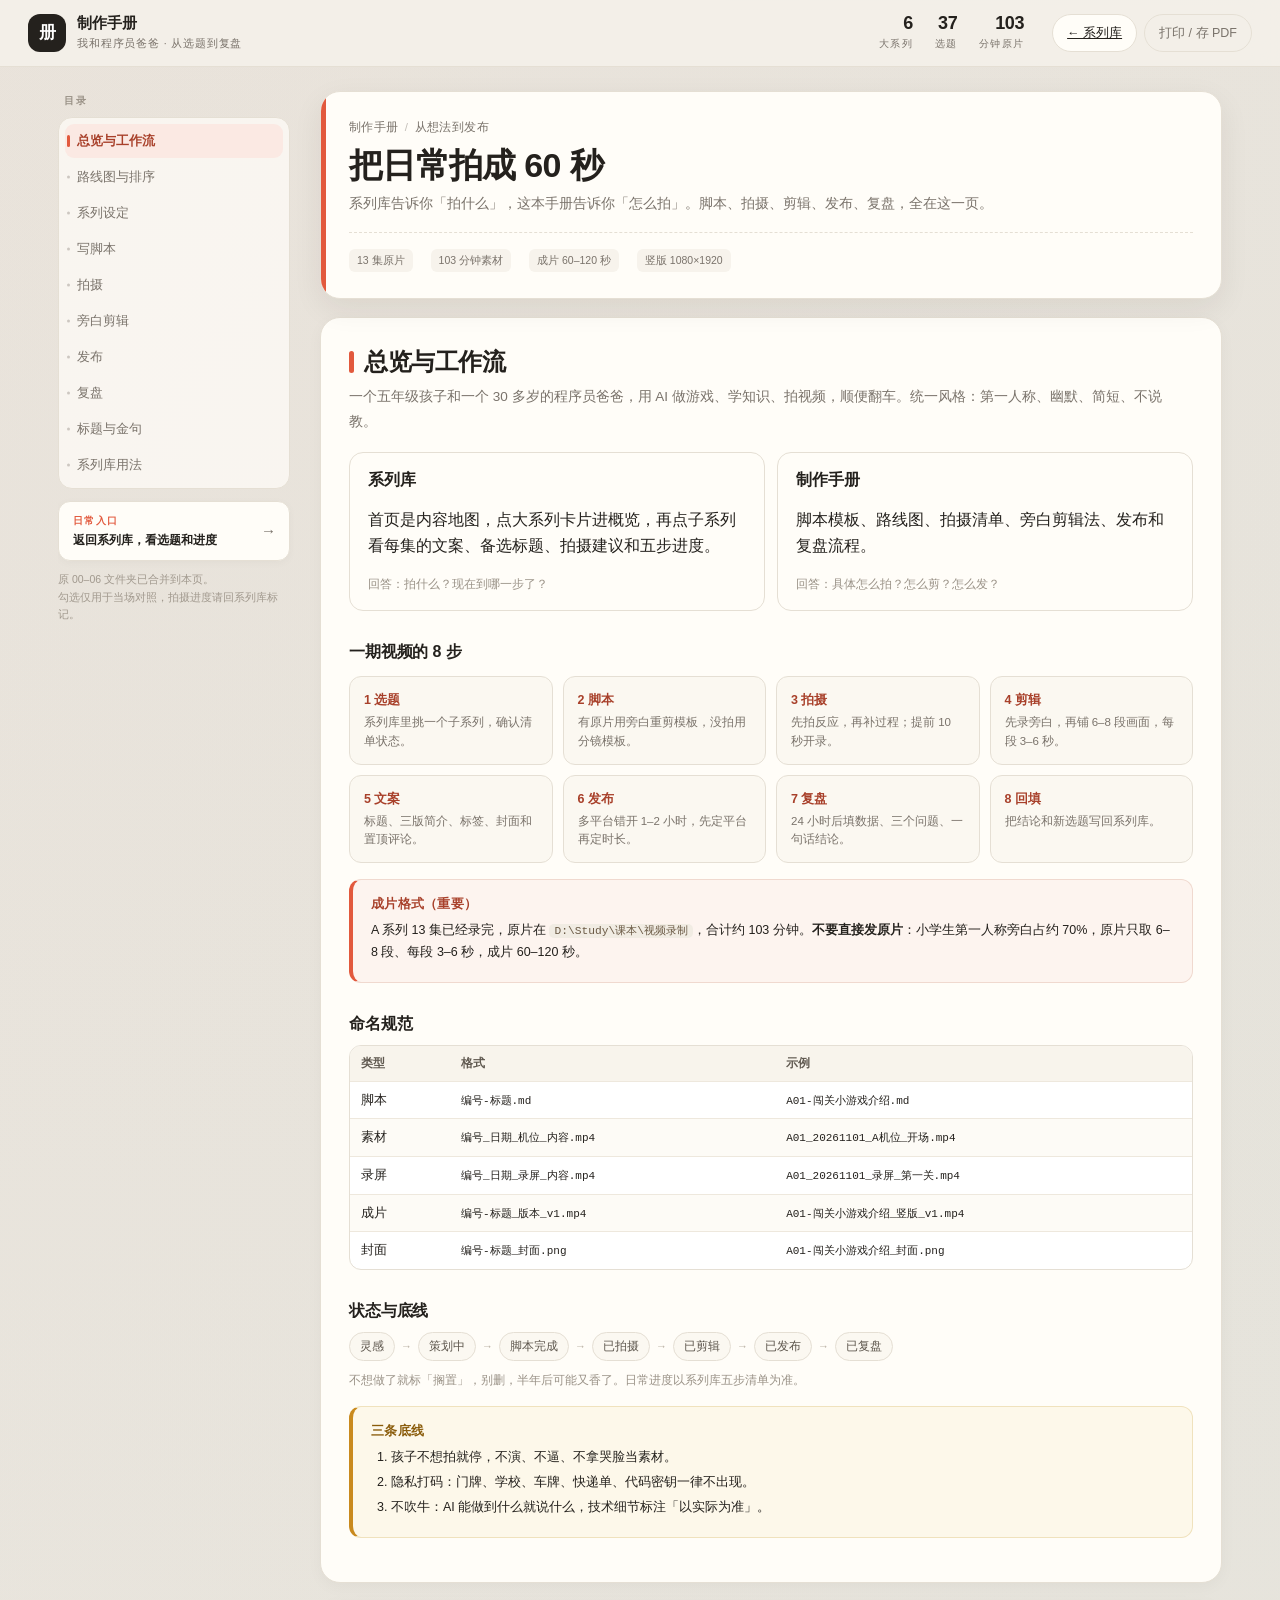
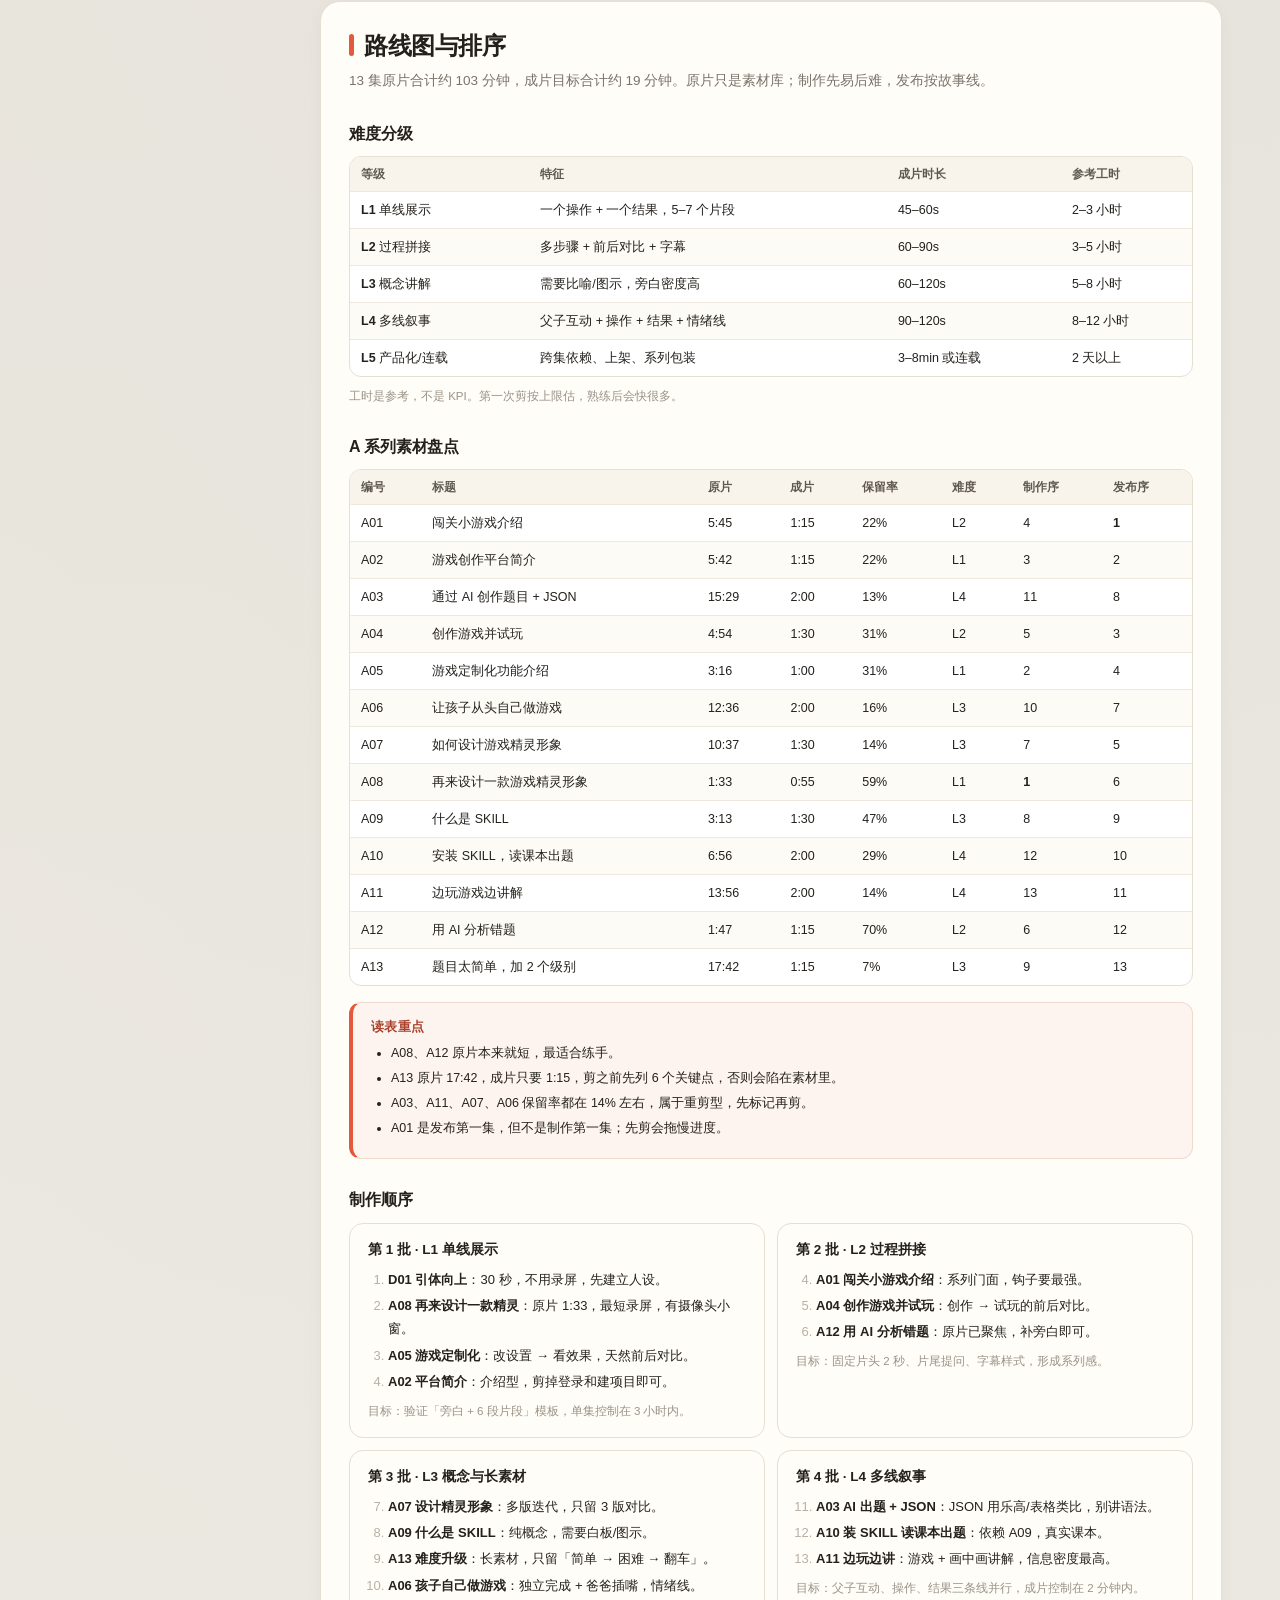
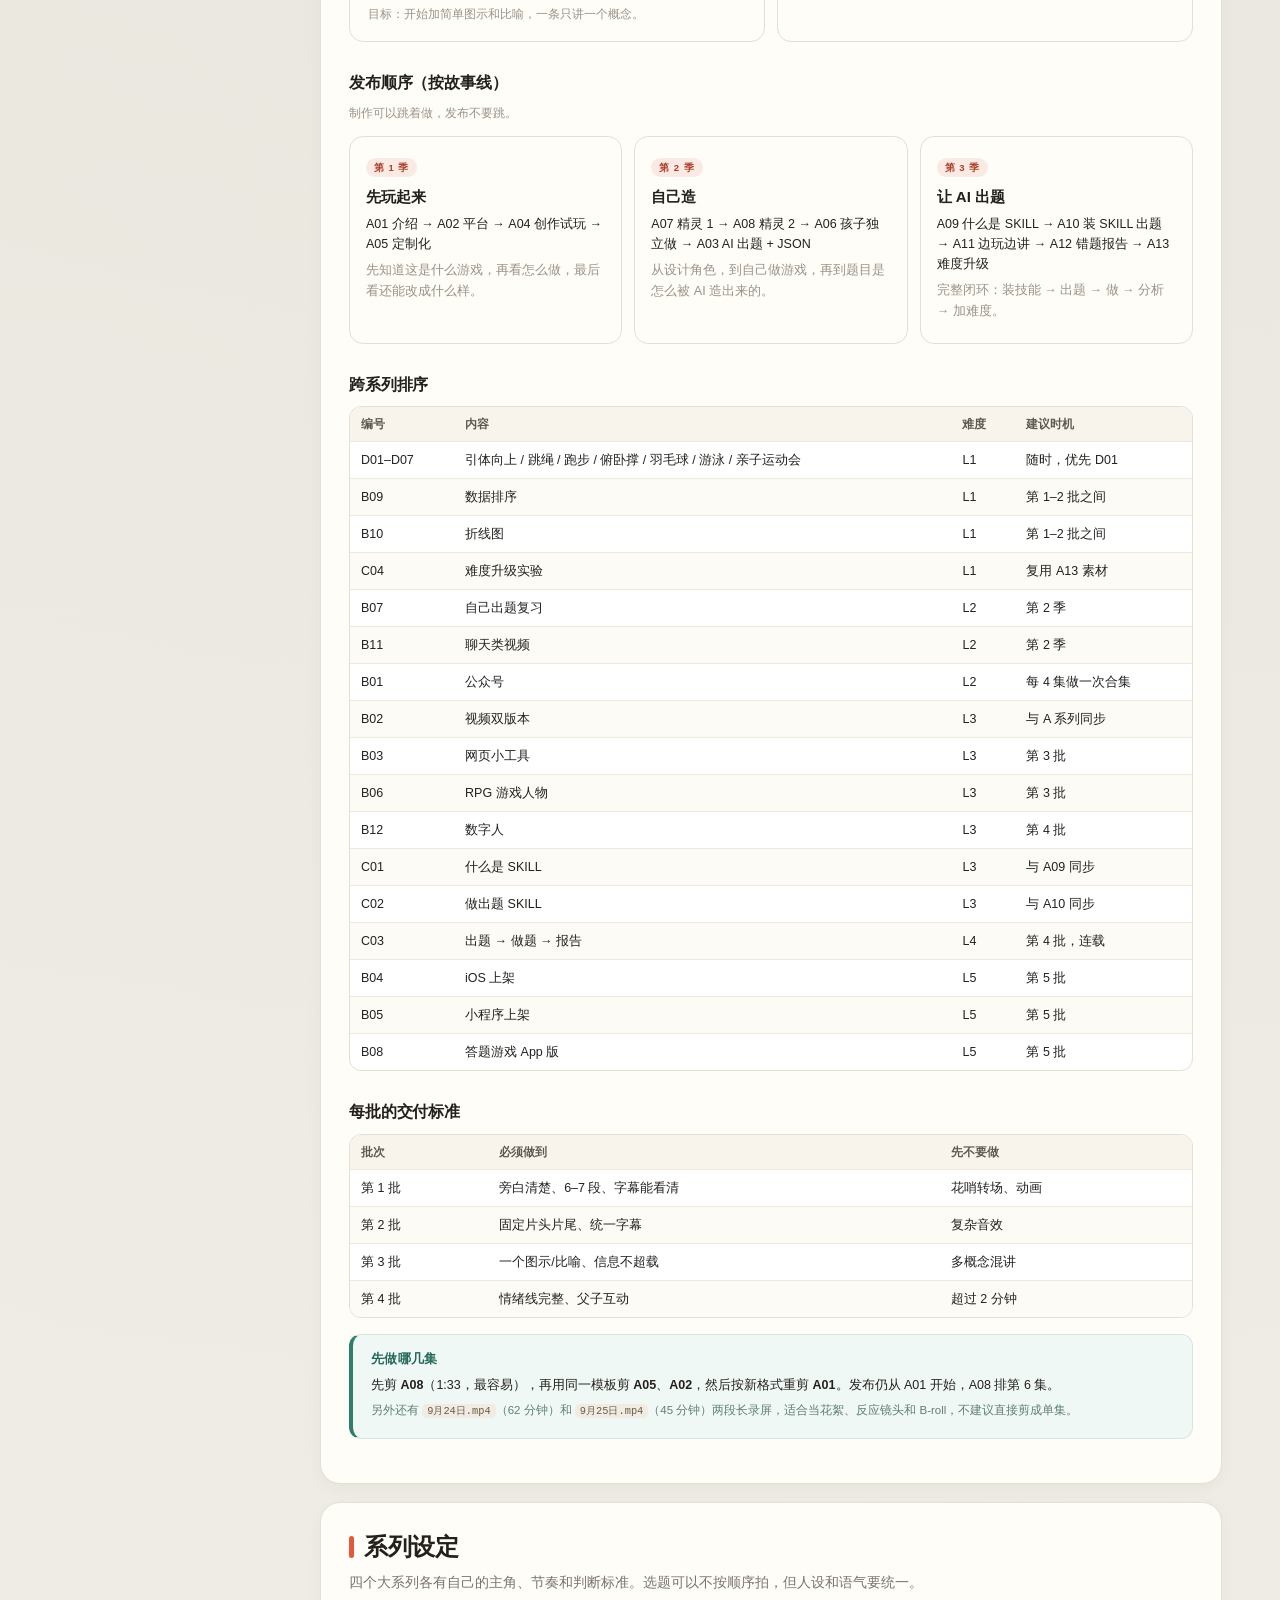
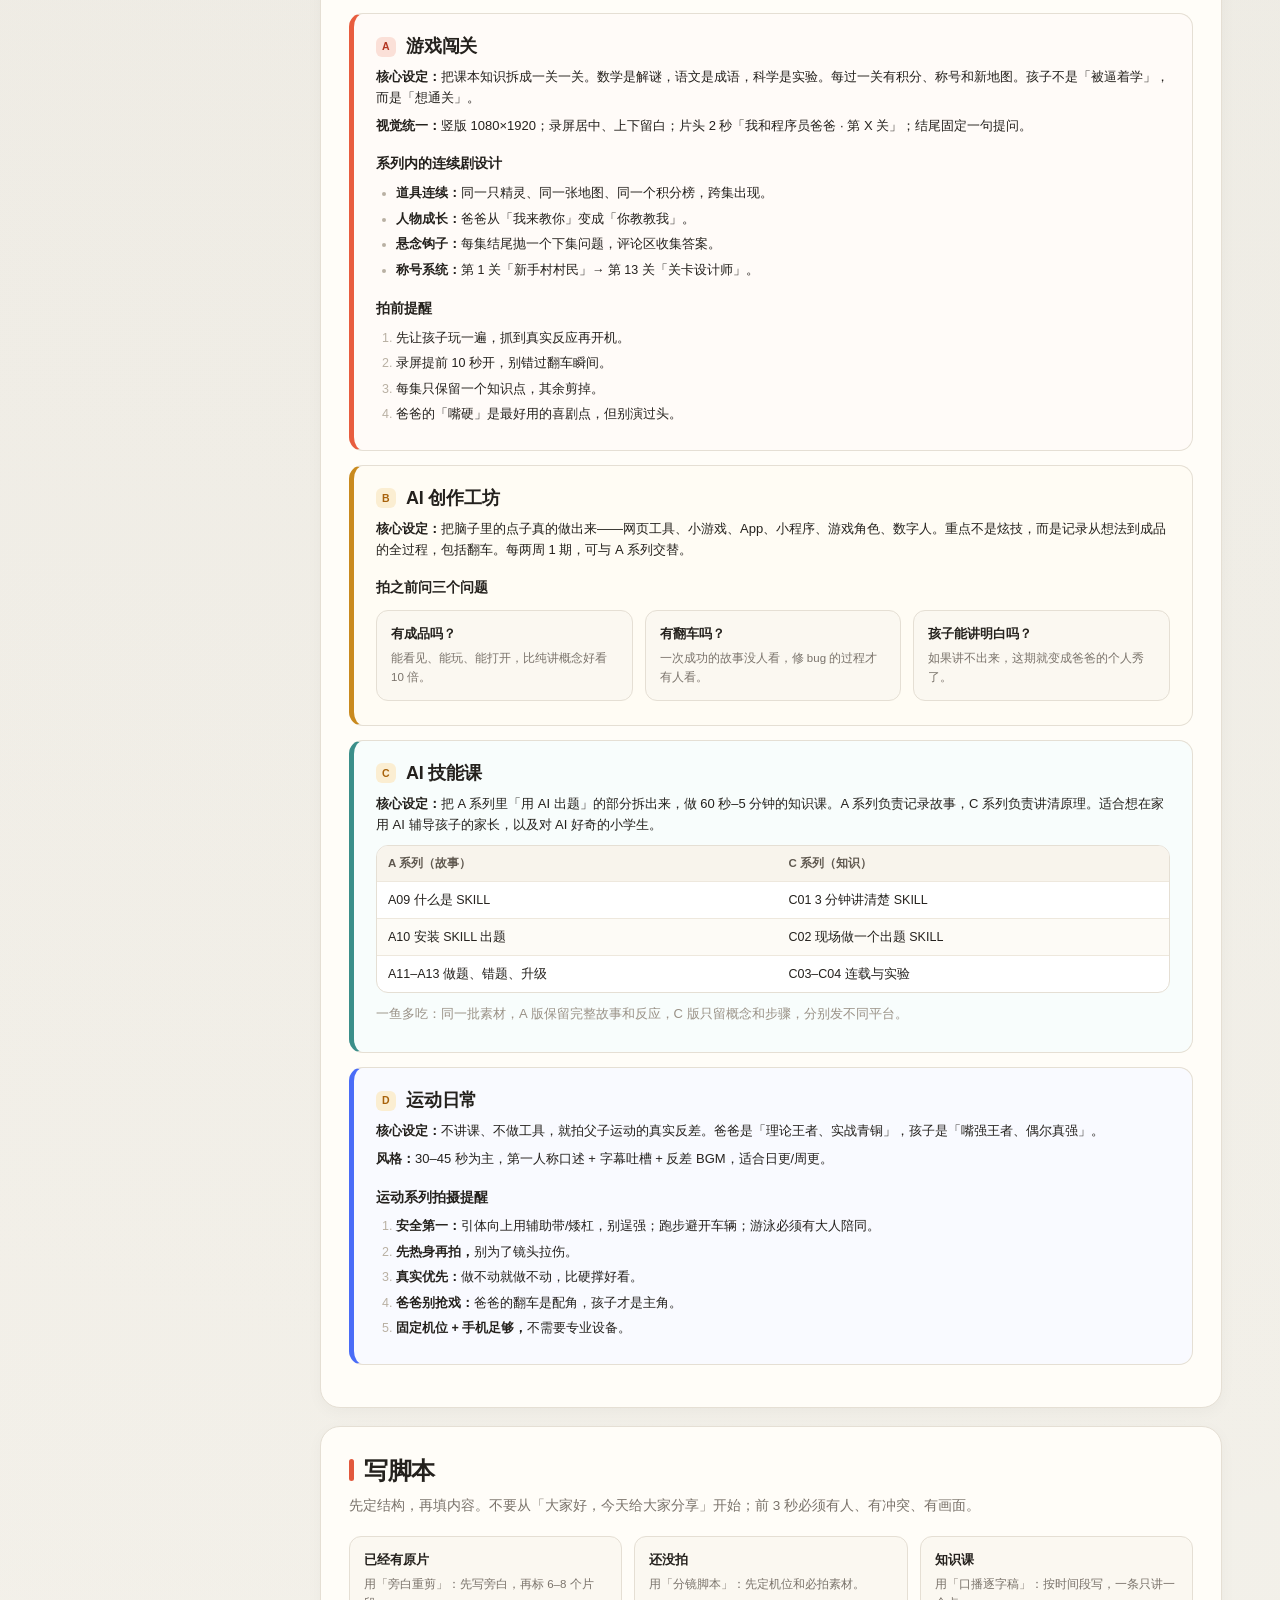
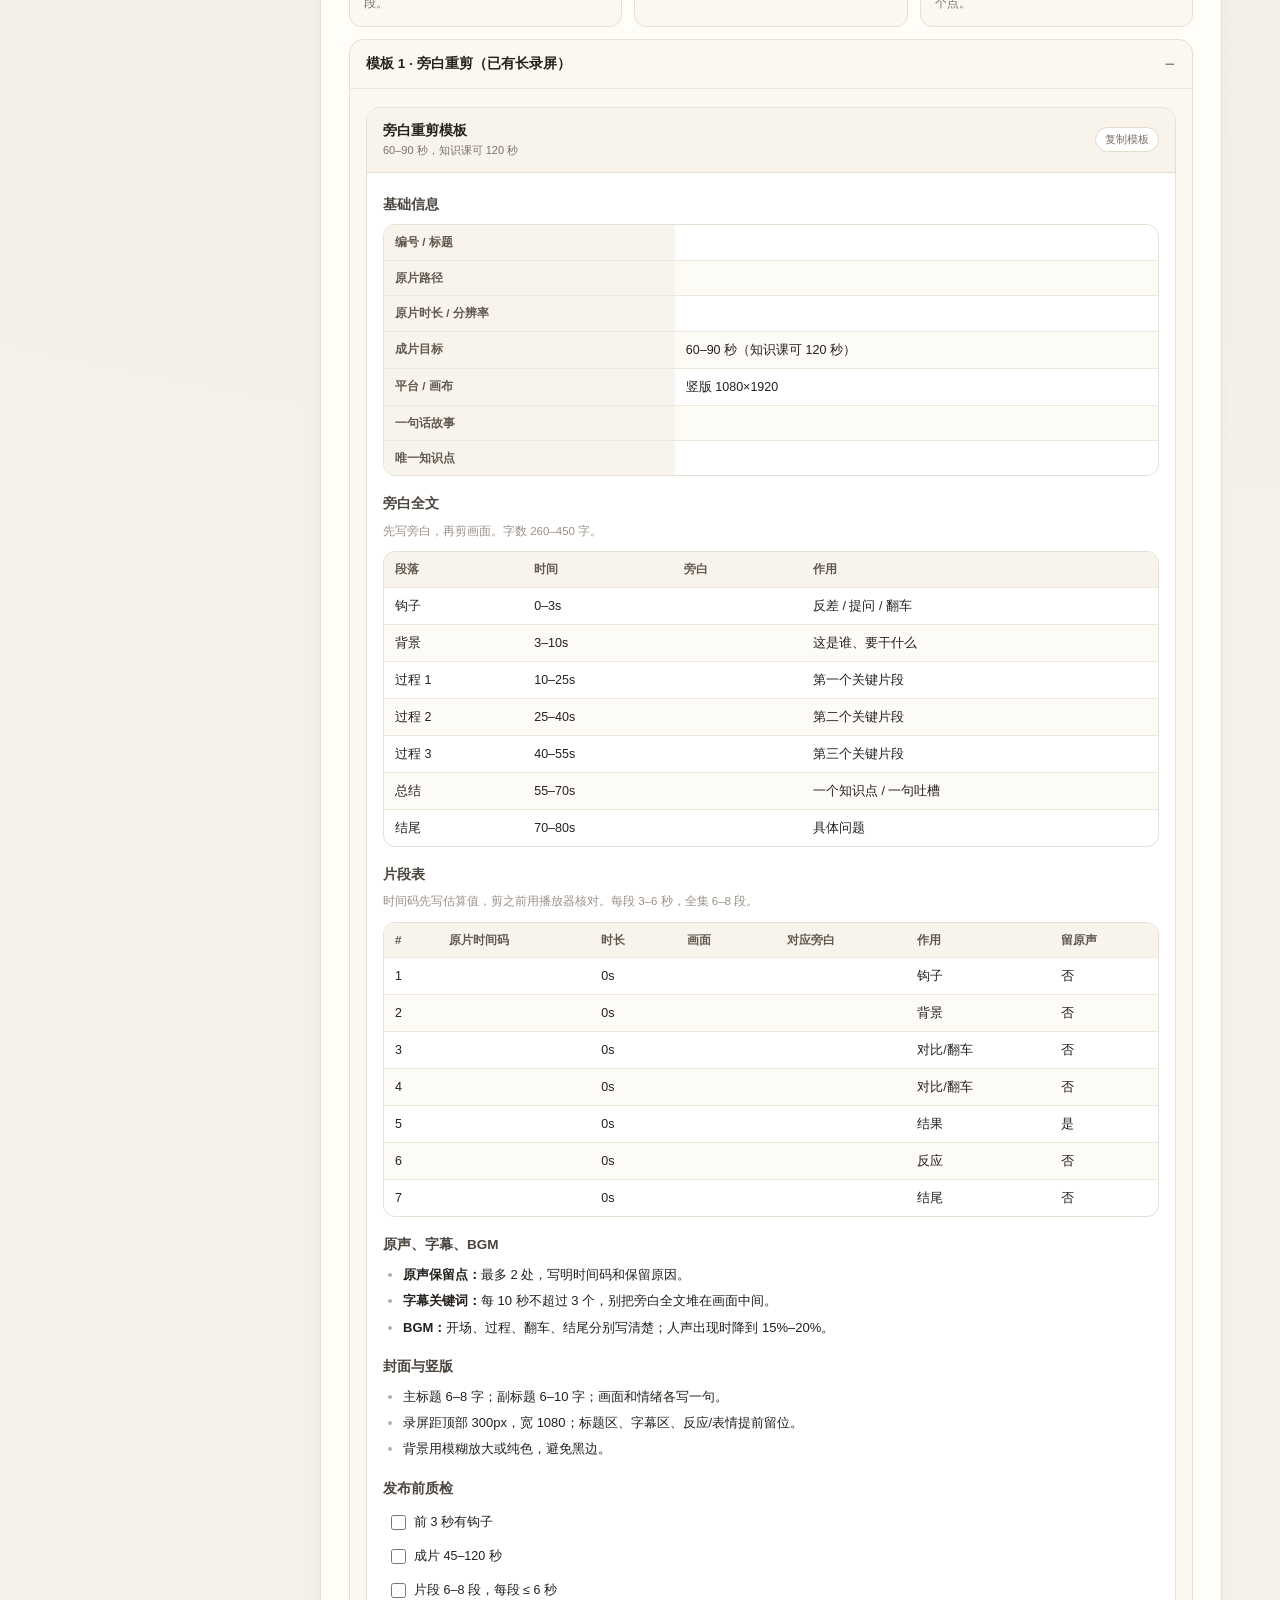
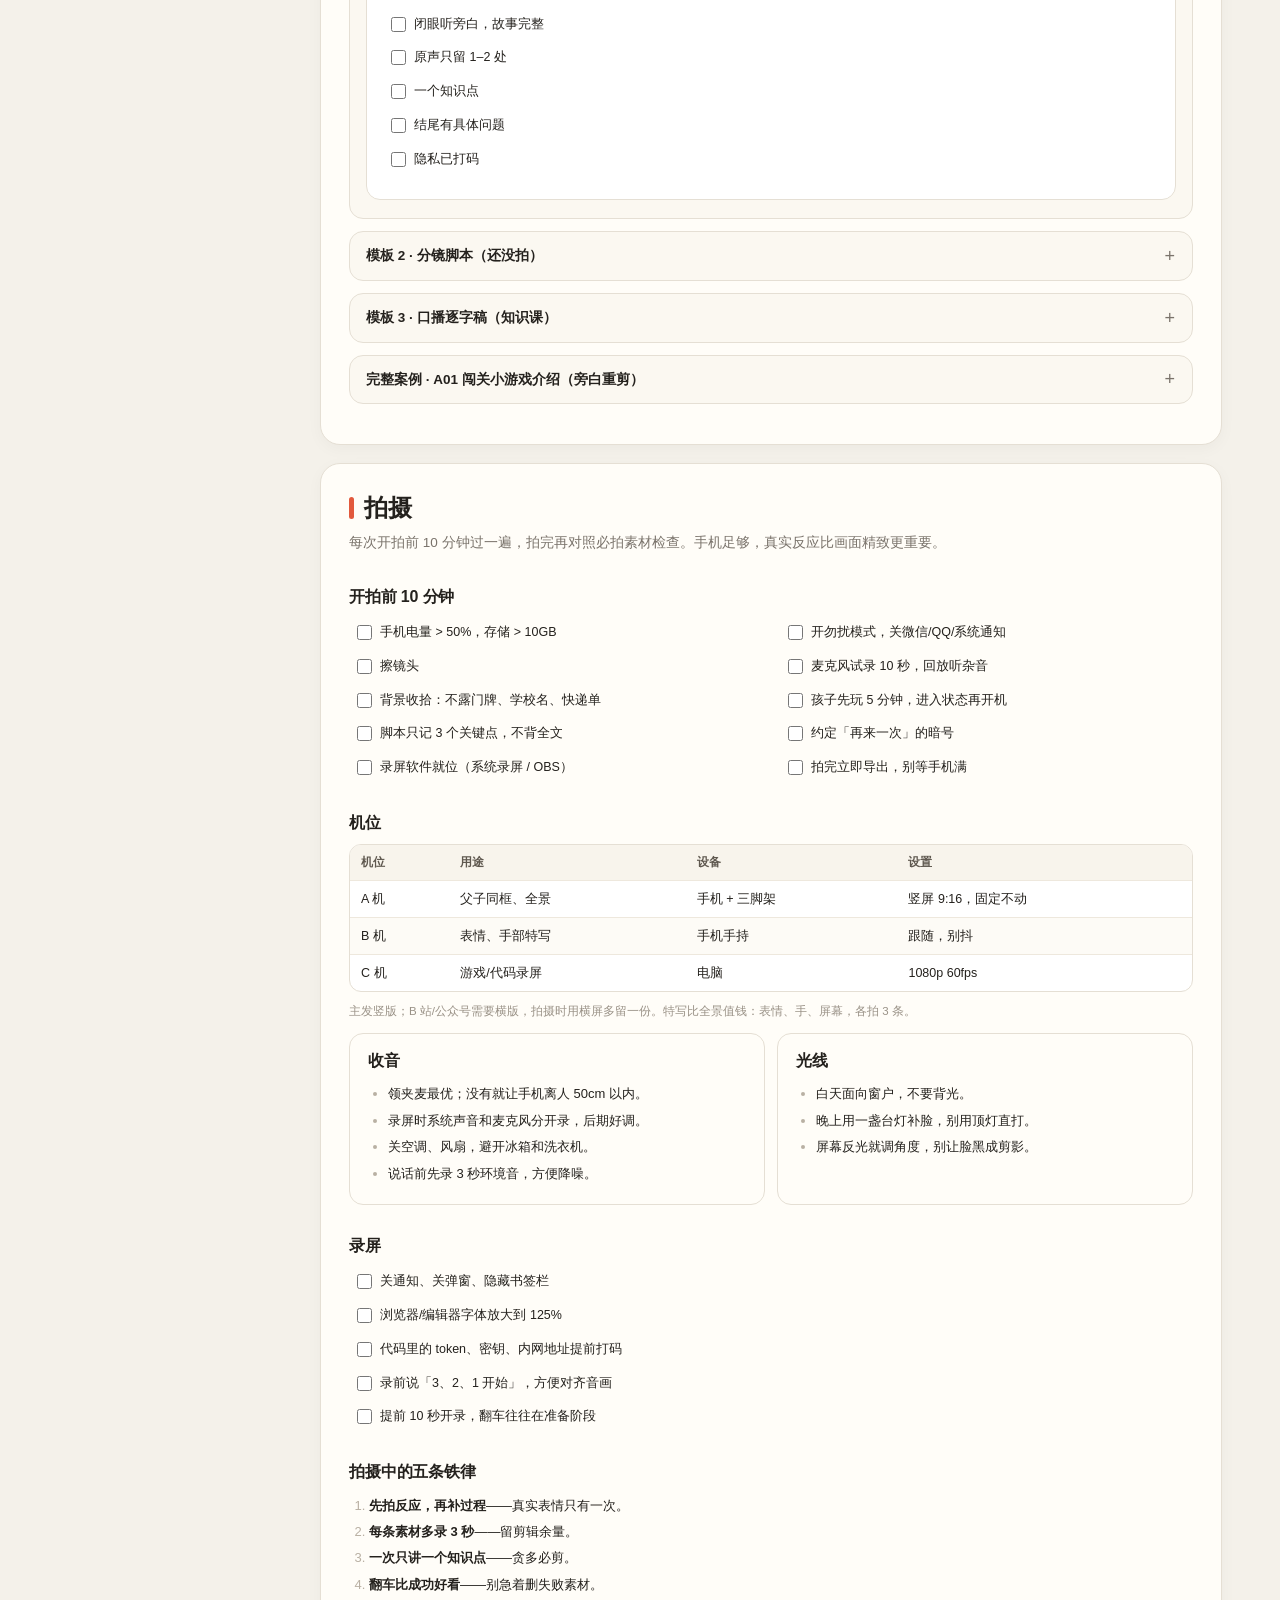
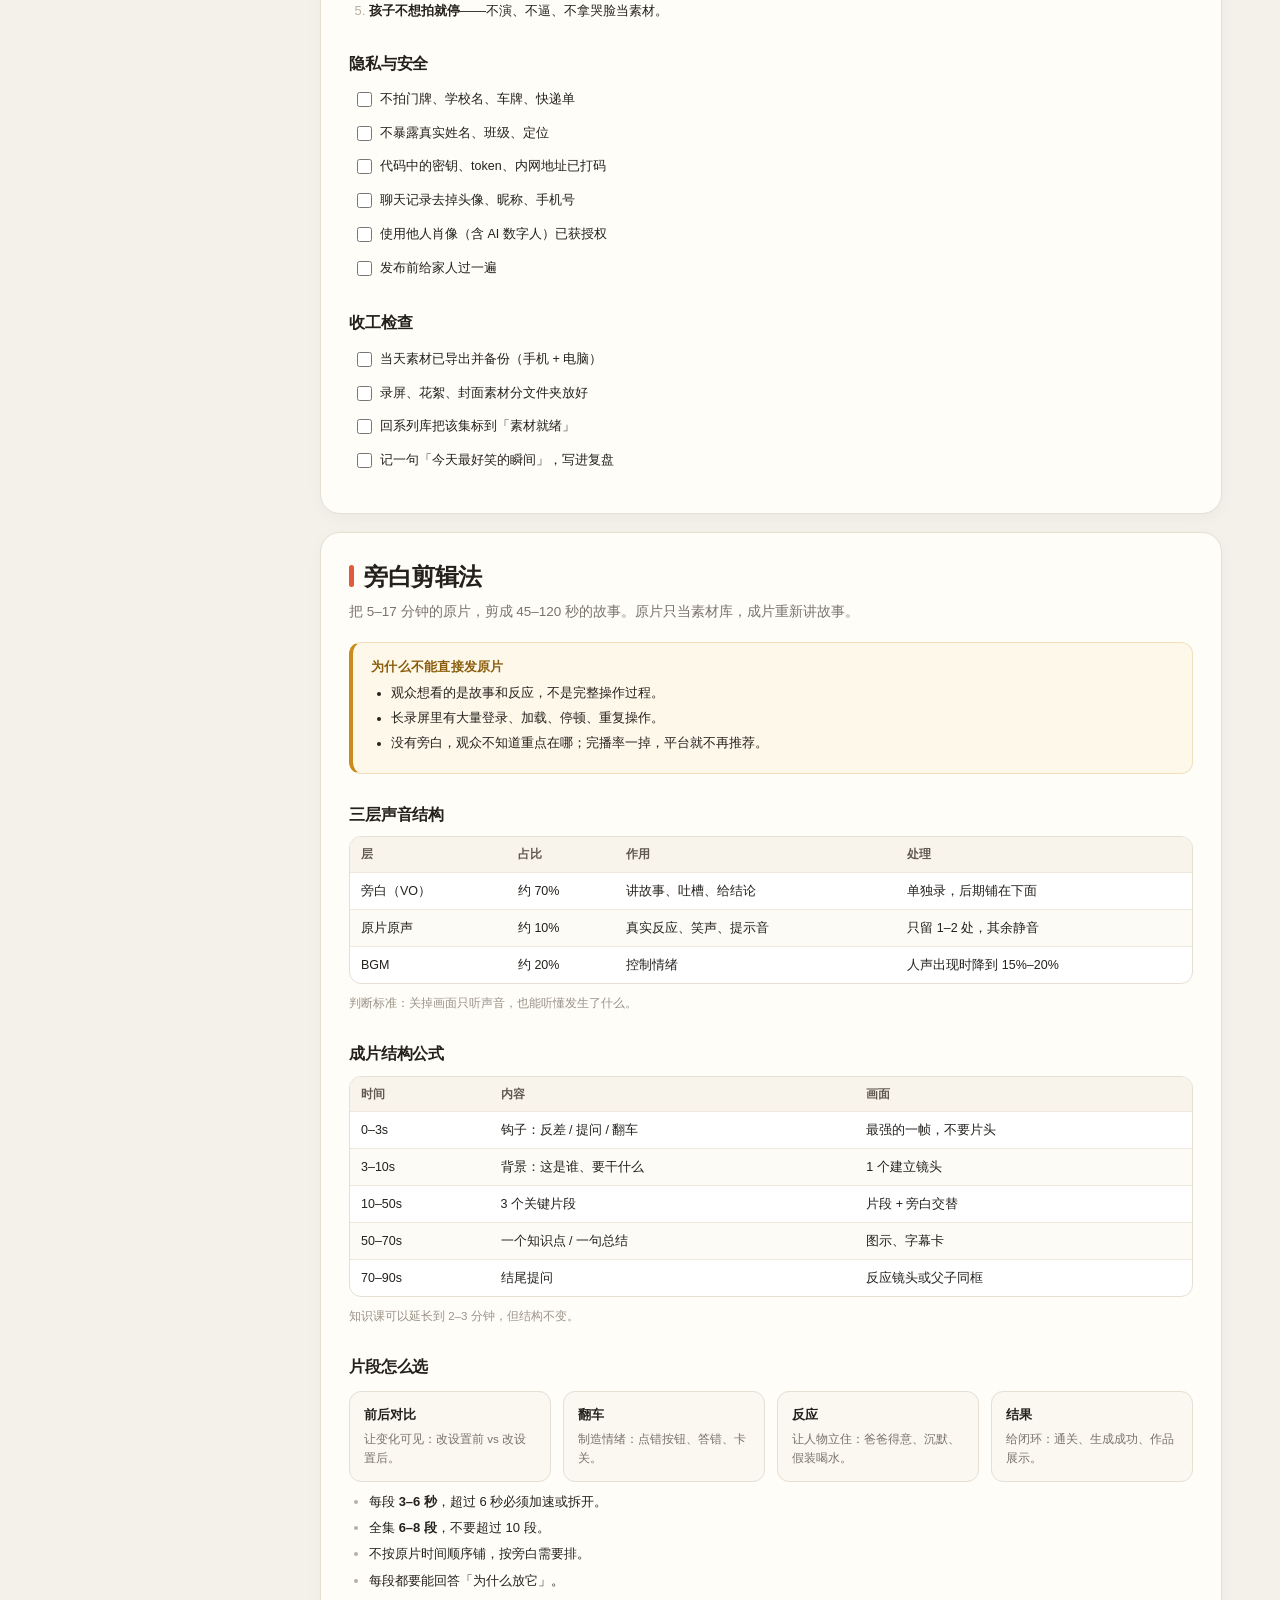
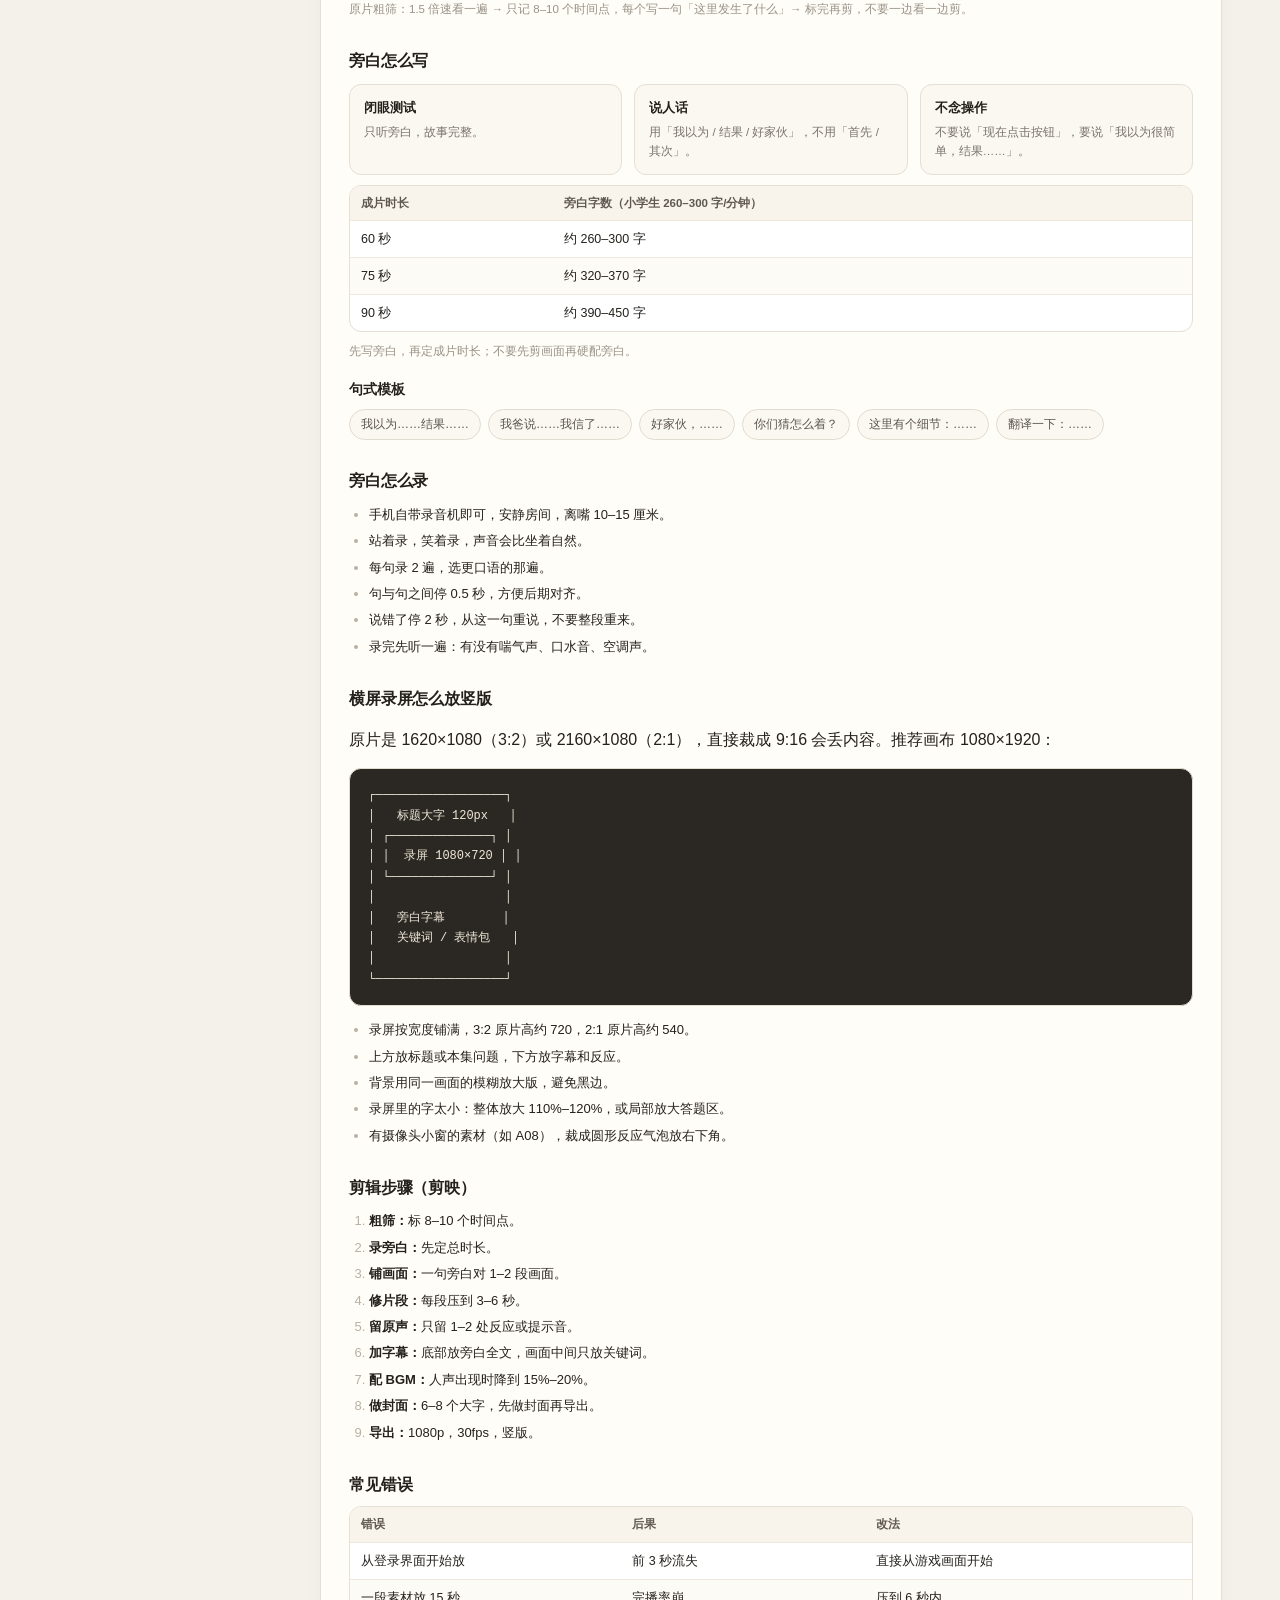
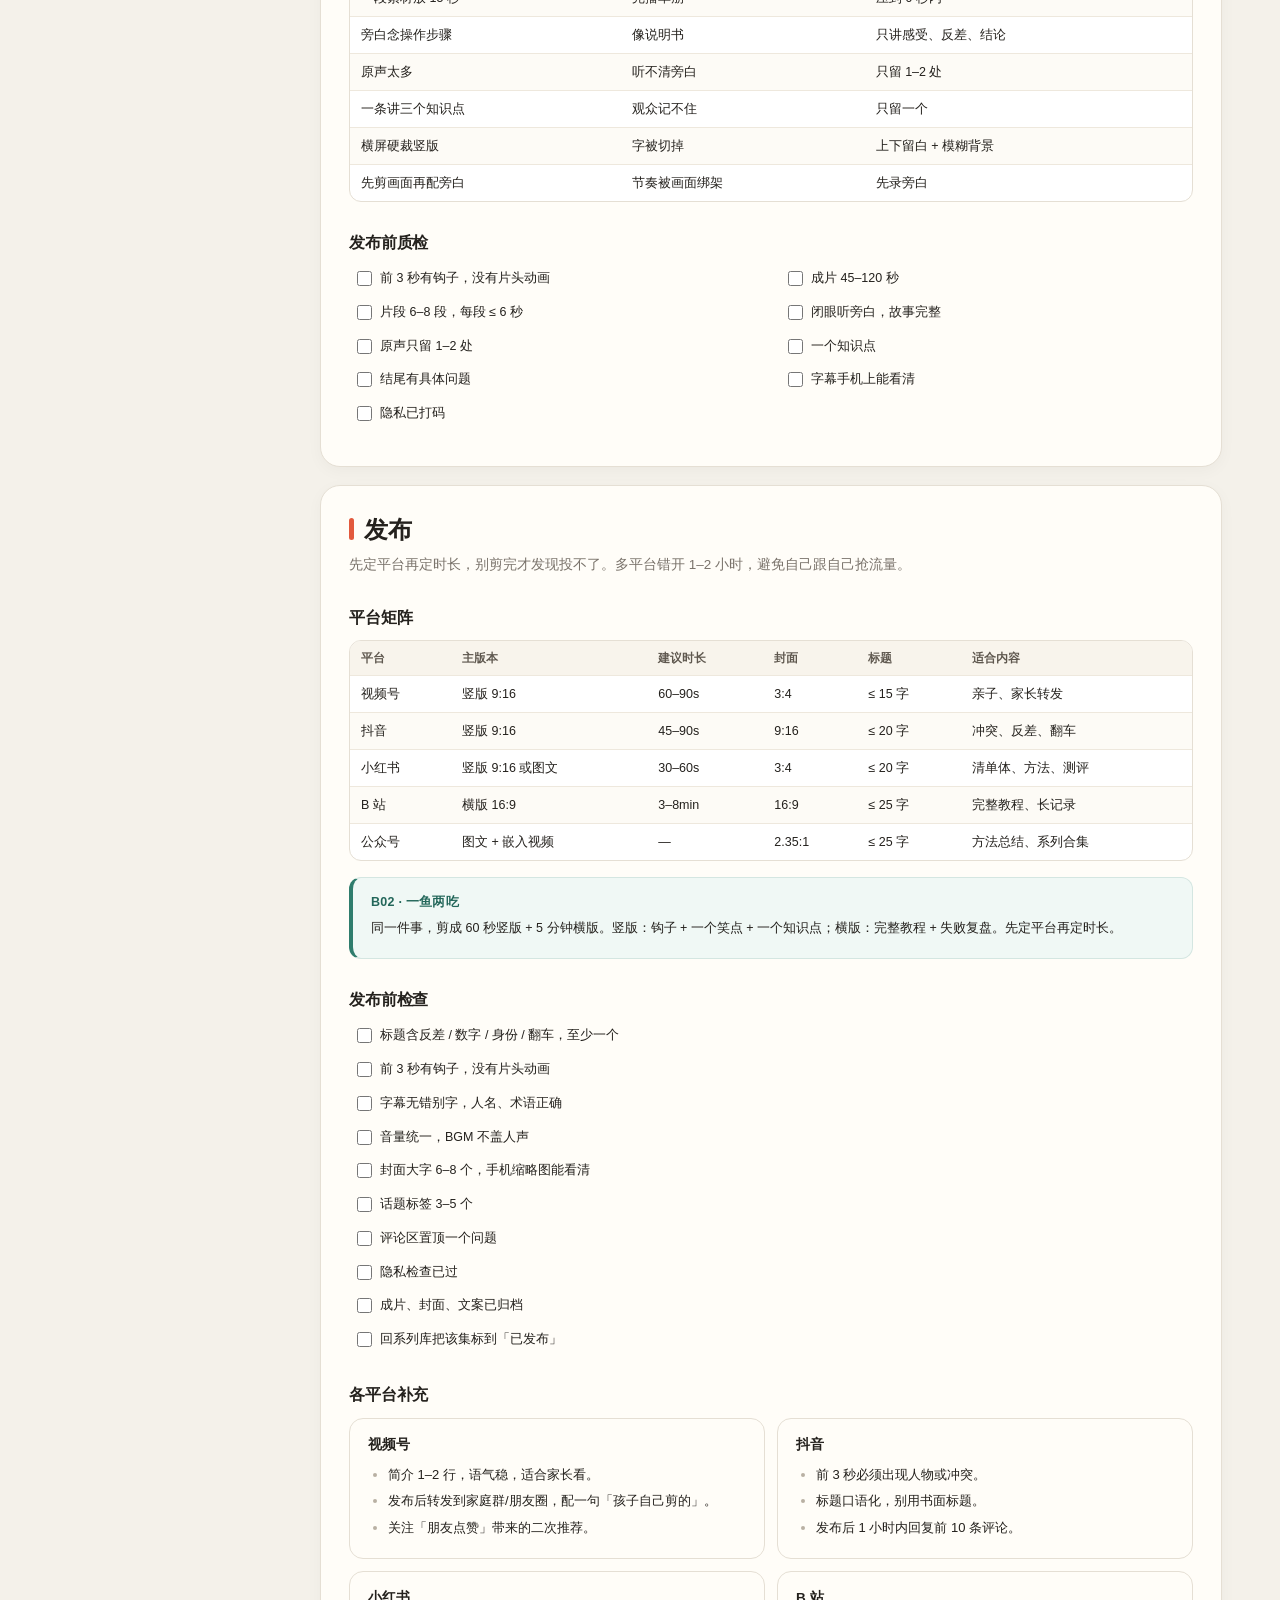
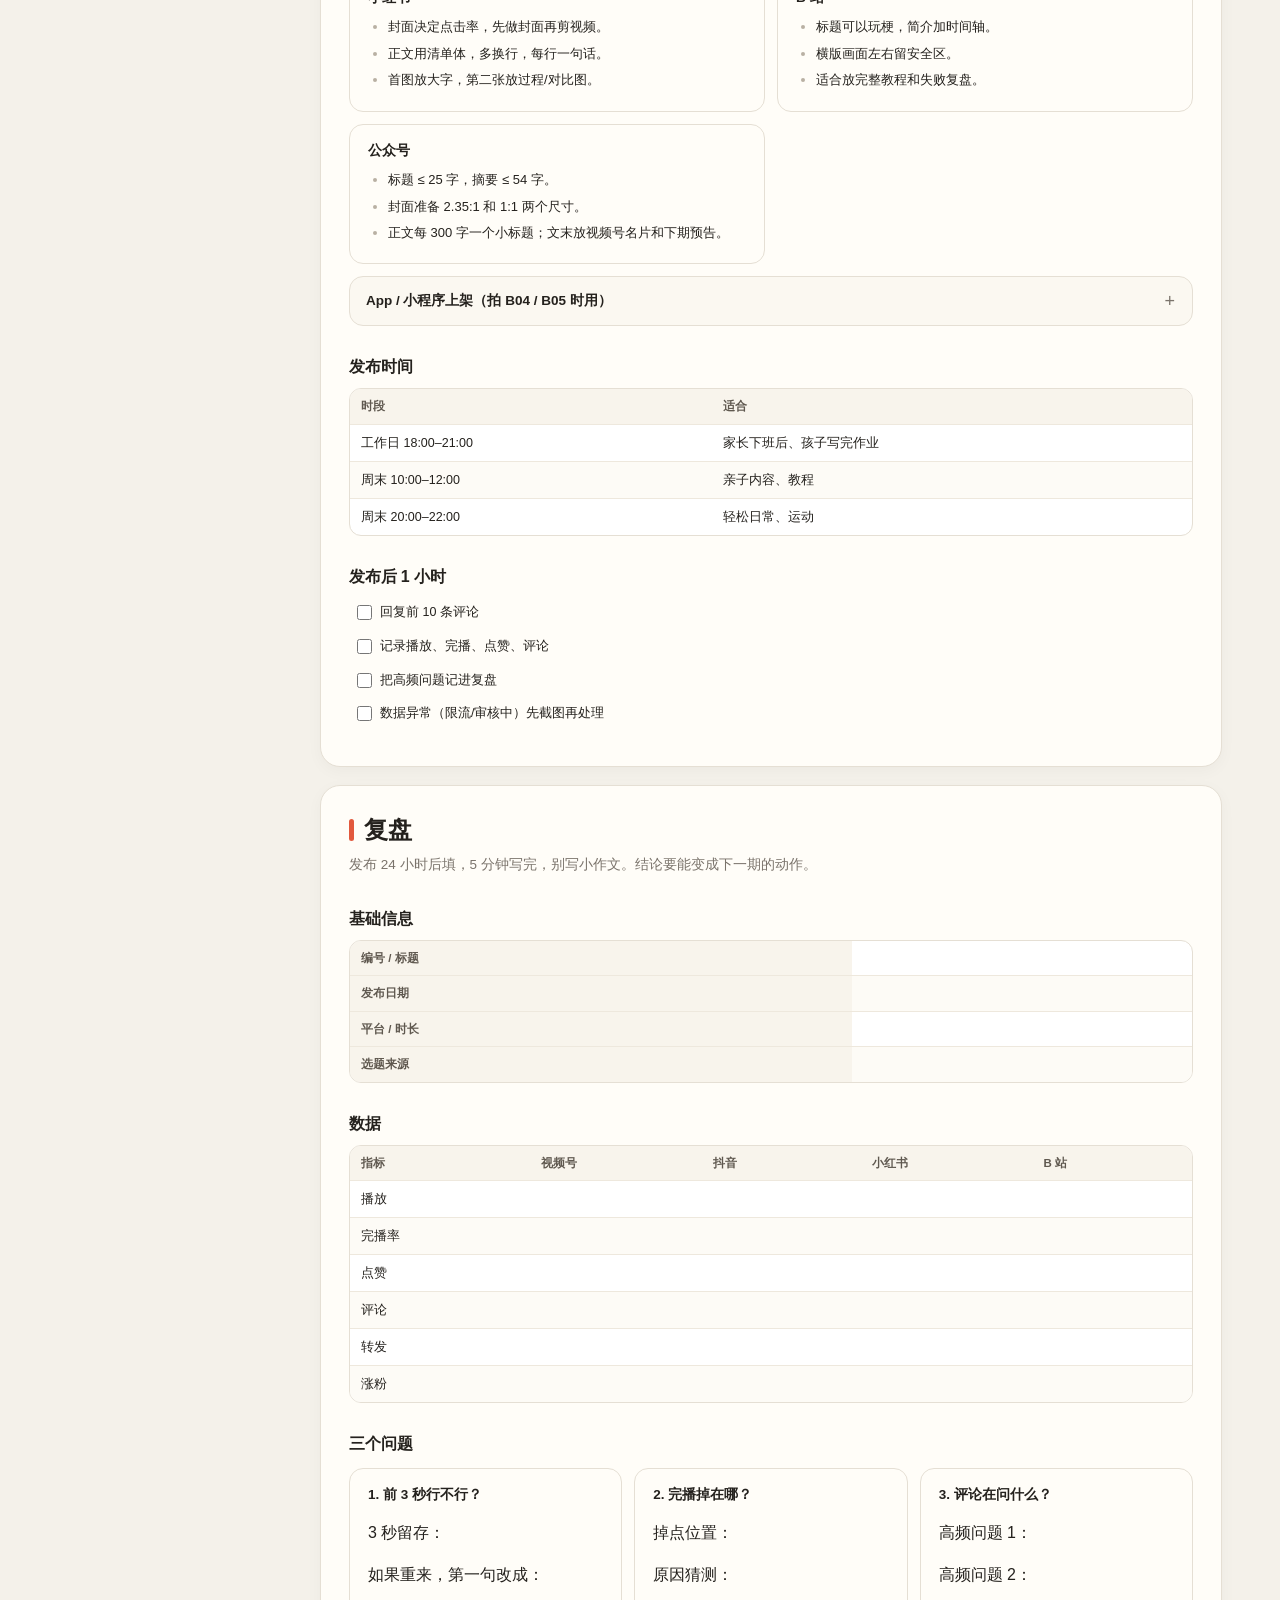
==== commit 7f02c648: "feat: add interactive three-level homepage navigation Home is now a content map with big-series card" ====
--- a/guide.html
+++ b/guide.html
@@ -76,7 +76,7 @@
       <div class="guide-grid two">
         <div class="guide-card">
           <h3>系列库</h3>
-          <p>按大系列 → 子系列 → 单集展开，看文案、备选标题、拍摄建议和五步进度。</p>
+          <p>首页是内容地图，点大系列卡片进概览，再点子系列看每集的文案、备选标题、拍摄建议和五步进度。</p>
           <p class="guide-note">回答：拍什么？现在到哪一步了？</p>
         </div>
         <div class="guide-card">
@@ -1241,14 +1241,26 @@
 
       <div class="guide-grid two">
         <div class="guide-card">
+          <h3>三层导航</h3>
+          <ul class="guide-list">
+            <li><b>首页内容地图</b>：打开就是「今天拍什么？」，六张大系列卡片，每张写着集数、进度和前几个子系列。</li>
+            <li><b>大系列概览</b>：点卡片进入，看到这个系列下所有子系列，点「← 内容地图」回去。</li>
+            <li><b>子系列详情</b>：点子系列卡片进入，右侧是每集的标题、口播稿、拍摄建议和清单。</li>
+            <li>左侧目录同样可以点：点大系列名称进概览，点子系列进详情，不用来回翻首页。</li>
+          </ul>
+        </div>
+        <div class="guide-card">
           <h3>目录与清单</h3>
           <ul class="guide-list">
-            <li>点大系列展开 / 收起，点子系列看右侧选题。</li>
-            <li>数字 <b>0/4</b> 是「已发布 / 总集数」；<span class="inline-dot full"></span> 绿点表示素材已拍齐，<span class="inline-dot part"></span> 黄点表示拍了一部分，空心表示还没拍。</li>
+            <li>左侧大系列可展开 / 收起；<b>0/4</b> 是「已发布 / 总集数」。</li>
+            <li><span class="inline-dot full"></span> 绿点表示素材已拍齐，<span class="inline-dot part"></span> 黄点表示拍了一部分，空心表示还没拍。</li>
             <li>五步清单：选题确认 → 素材就绪 → 旁白录音 → 剪辑完成 → 已发布。勾选会自动补齐前序步骤。</li>
             <li>大系列、子系列、单集都能改权重：S 主推、A 重点、B 常规、C 备用。</li>
           </ul>
         </div>
+      </div>
+
+      <div class="guide-grid two">
         <div class="guide-card">
           <h3>搜索与备份</h3>
           <ul class="guide-list">
@@ -1256,6 +1268,15 @@
             <li>勾选、权重、备注自动保存在本机浏览器。</li>
             <li>换设备或清理缓存前，先点「导出备份」下载 JSON。</li>
             <li>「导入备份」会整体覆盖；「重置」会清空所有标记。</li>
+          </ul>
+        </div>
+        <div class="guide-card">
+          <h3>链接与分享</h3>
+          <ul class="guide-list">
+            <li>地址栏会跟着当前位置变：<code>#home</code>、<code>#series/game</code>、<code>#game-platform/A02</code>。</li>
+            <li>这些链接可以收藏，也可以发给爸爸，打开就是同一页。</li>
+            <li>发布到 GitHub Pages 后，别人也能直接访问对应页面。</li>
+            <li>勾选和备注不会跟着链接走，仍然只存在你自己的浏览器里。</li>
           </ul>
         </div>
       </div>
--- a/styles.css
+++ b/styles.css
@@ -923,6 +923,200 @@
 ::-webkit-scrollbar-thumb { background: #d8cfc0; border-radius: 999px; }
 ::-webkit-scrollbar-track { background: transparent; }
 
+/* ---------- 首页与系列总览 ---------- */
+
+.home-link {
+  width: 100%;
+  appearance: none;
+  -webkit-appearance: none;
+  font: inherit;
+  text-align: left;
+  cursor: pointer;
+}
+
+.tree-group-head.active {
+  background: rgba(226, 89, 61, 0.08);
+}
+
+.tree-group-head.active .tree-name { font-weight: 750; }
+.tree-group-head.active .chev { color: var(--accent); }
+
+.home-hero h2 { font-size: 34px; }
+
+.series-grid {
+  display: grid;
+  grid-template-columns: repeat(3, minmax(0, 1fr));
+  gap: 14px;
+  margin-top: 4px;
+}
+
+.series-tile {
+  display: flex;
+  flex-direction: column;
+  gap: 8px;
+  min-height: 230px;
+  padding: 18px;
+  border: 1px solid var(--line);
+  border-left: 4px solid var(--tile-color, var(--accent));
+  border-radius: 16px;
+  background: var(--panel);
+  color: inherit;
+  text-decoration: none;
+  transition: transform 0.18s, box-shadow 0.18s, border-color 0.18s;
+}
+
+.series-tile:hover {
+  transform: translateY(-2px);
+  box-shadow: 0 10px 24px rgba(40, 32, 20, 0.08);
+}
+
+.series-tile:focus-visible,
+.sub-tile:focus-visible {
+  outline: 2px solid var(--accent);
+  outline-offset: 2px;
+}
+
+.tile-top {
+  display: flex;
+  align-items: center;
+  gap: 8px;
+}
+
+.tile-top h3 {
+  margin: 0;
+  font-size: 17px;
+  letter-spacing: -0.01em;
+}
+
+.tile-top .weight { margin-left: auto; }
+
+.tile-tagline {
+  margin: 0;
+  color: var(--muted);
+  font-size: 11.5px;
+}
+
+.tile-desc {
+  display: -webkit-box;
+  margin: 0;
+  overflow: hidden;
+  color: #4a443d;
+  font-size: 12.5px;
+  line-height: 1.7;
+  -webkit-box-orient: vertical;
+  -webkit-line-clamp: 3;
+}
+
+.tile-meta {
+  display: flex;
+  flex-wrap: wrap;
+  gap: 4px 12px;
+  color: var(--soft);
+  font-size: 10.5px;
+  font-variant-numeric: tabular-nums;
+}
+
+.tile-progress {
+  height: 6px;
+  border-radius: 999px;
+  background: #efe9df;
+  overflow: hidden;
+}
+
+.tile-progress span {
+  display: block;
+  height: 100%;
+  border-radius: 999px;
+  background: var(--tile-color, var(--series-color));
+}
+
+.tile-chips {
+  display: flex;
+  flex-wrap: wrap;
+  gap: 4px;
+}
+
+.tile-chip {
+  padding: 2px 7px;
+  border-radius: 999px;
+  background: #f5f1e8;
+  color: var(--muted);
+  font-size: 10px;
+}
+
+.tile-cta {
+  margin-top: auto;
+  padding-top: 4px;
+  color: var(--tile-color, var(--accent));
+  font-size: 11.5px;
+  font-weight: 700;
+}
+
+.sub-grid {
+  display: grid;
+  grid-template-columns: repeat(2, minmax(0, 1fr));
+  gap: 12px;
+  margin-top: 4px;
+}
+
+.sub-tile {
+  display: flex;
+  flex-direction: column;
+  gap: 7px;
+  padding: 16px;
+  border: 1px solid var(--line);
+  border-radius: 14px;
+  background: var(--panel);
+  color: inherit;
+  text-decoration: none;
+  transition: transform 0.18s, box-shadow 0.18s, border-color 0.18s;
+}
+
+.sub-tile:hover {
+  transform: translateY(-1px);
+  border-color: #d9d0c2;
+  box-shadow: 0 8px 20px rgba(40, 32, 20, 0.06);
+}
+
+.sub-top {
+  display: flex;
+  align-items: center;
+  gap: 8px;
+}
+
+.sub-top h4 {
+  margin: 0;
+  font-size: 15px;
+  letter-spacing: -0.01em;
+}
+
+.sub-top .weight { margin-left: auto; }
+
+.sub-tile .tile-desc { -webkit-line-clamp: 2; }
+.sub-tile .tile-cta { color: var(--series-color); }
+
+.crumb-link {
+  color: var(--muted);
+  text-decoration: none;
+  border-bottom: 1px dashed transparent;
+}
+
+.crumb-link:hover {
+  color: var(--accent);
+  border-bottom-color: currentColor;
+}
+
+@media (max-width: 1180px) {
+  .series-grid { grid-template-columns: repeat(2, minmax(0, 1fr)); }
+}
+
+@media (max-width: 720px) {
+  .series-grid,
+  .sub-grid { grid-template-columns: 1fr; }
+  .series-tile { min-height: 0; }
+  .home-hero h2 { font-size: 26px; }
+}
+
 @media (max-width: 980px) {
   .topbar {
     flex-wrap: wrap;
@@ -1001,6 +1195,9 @@
   .topbar, .sidebar, .topactions, .expand-btn, .copy-btn, .toast { display: none !important; }
   .layout { display: block; padding: 0; }
   .ep-body { display: block !important; }
-  .episode { break-inside: avoid; box-shadow: none; }
+  .episode,
+  .series-tile,
+  .sub-tile { break-inside: avoid; box-shadow: none; }
+  .series-grid { grid-template-columns: repeat(2, minmax(0, 1fr)); }
   body { background: #fff; }
 }
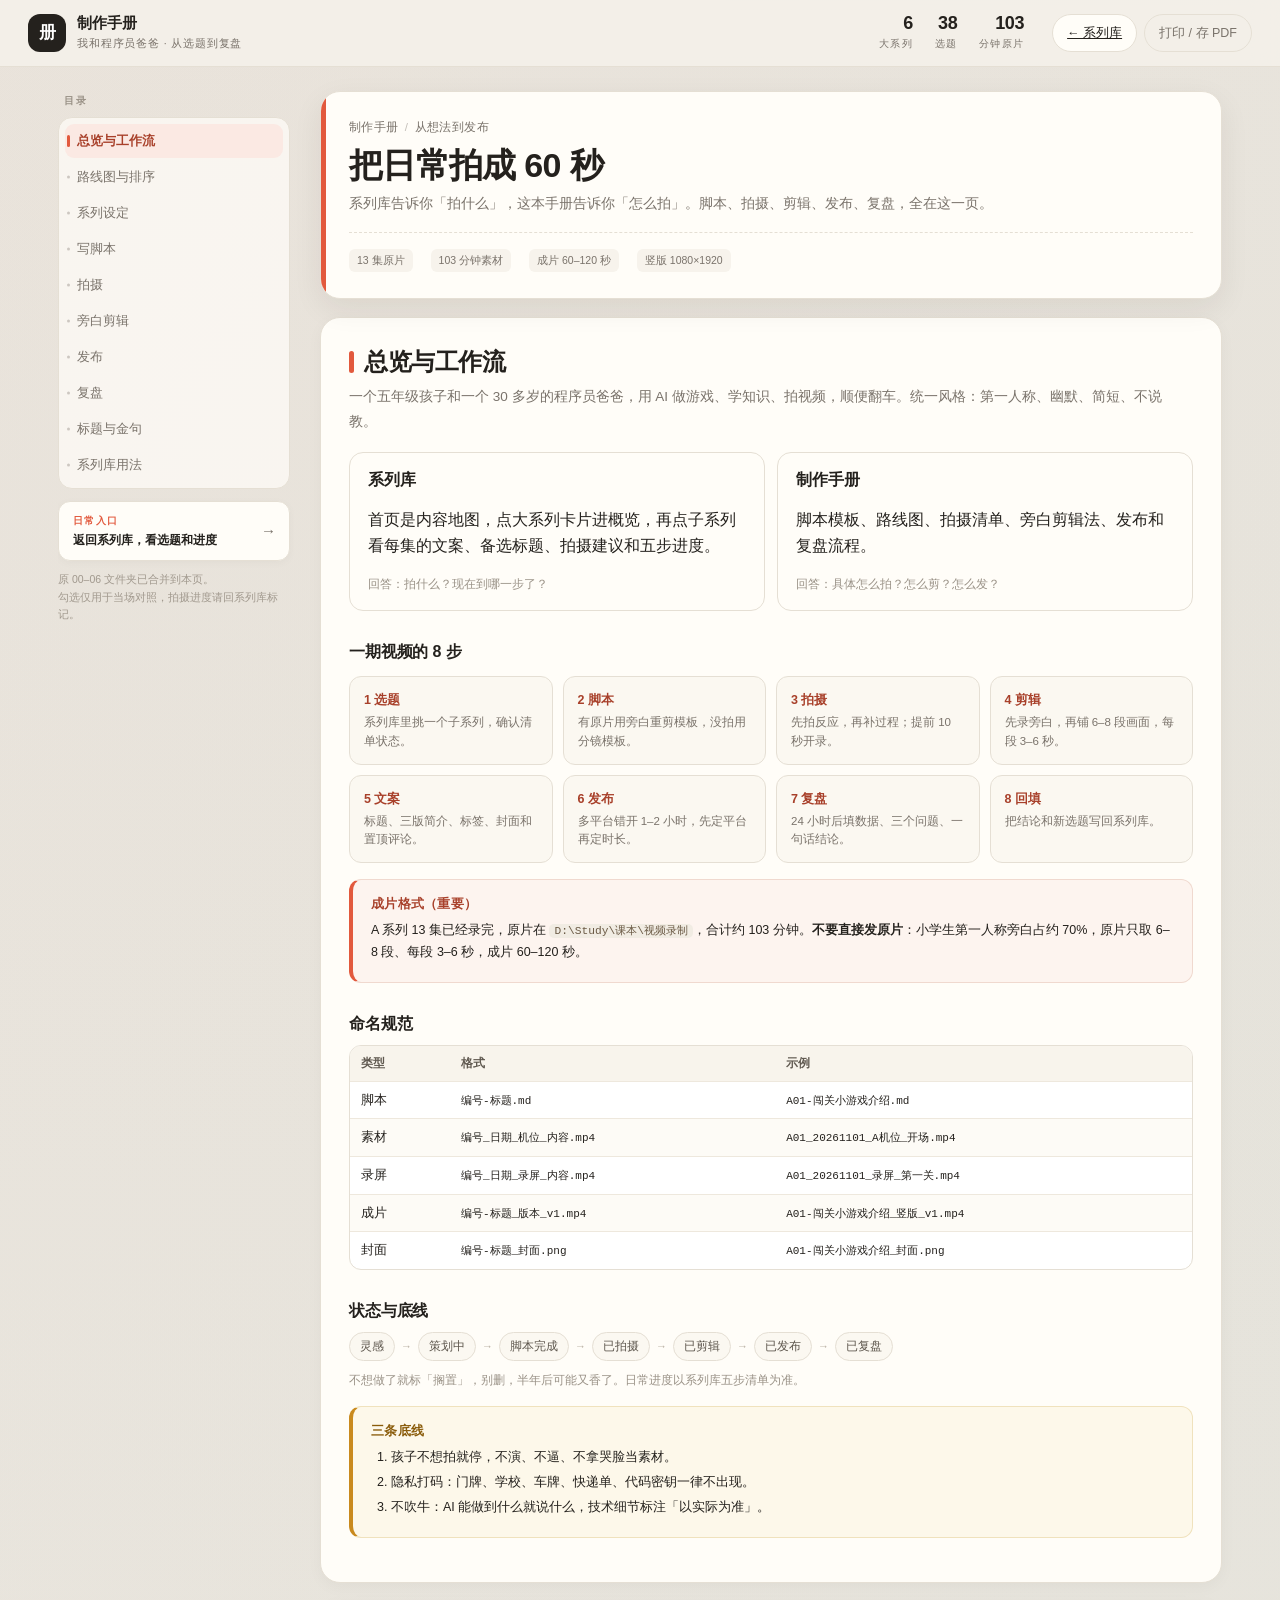
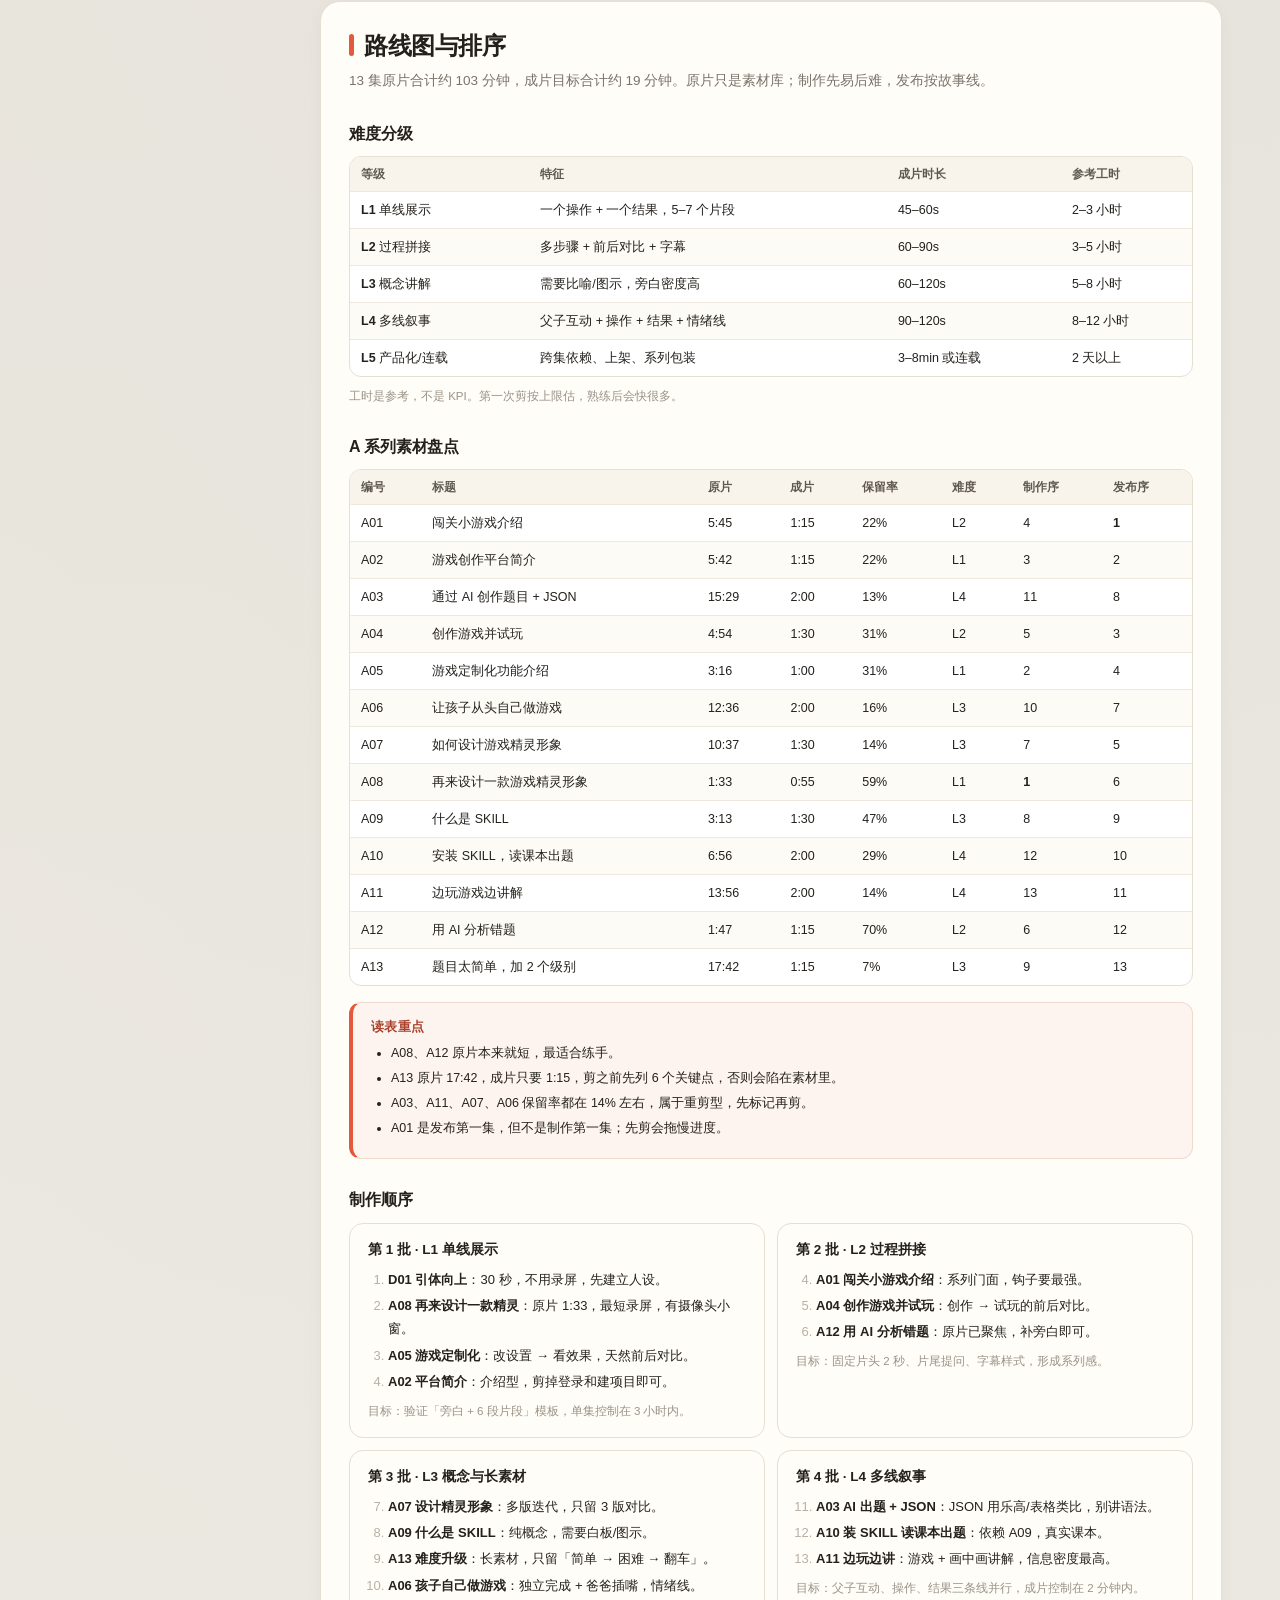
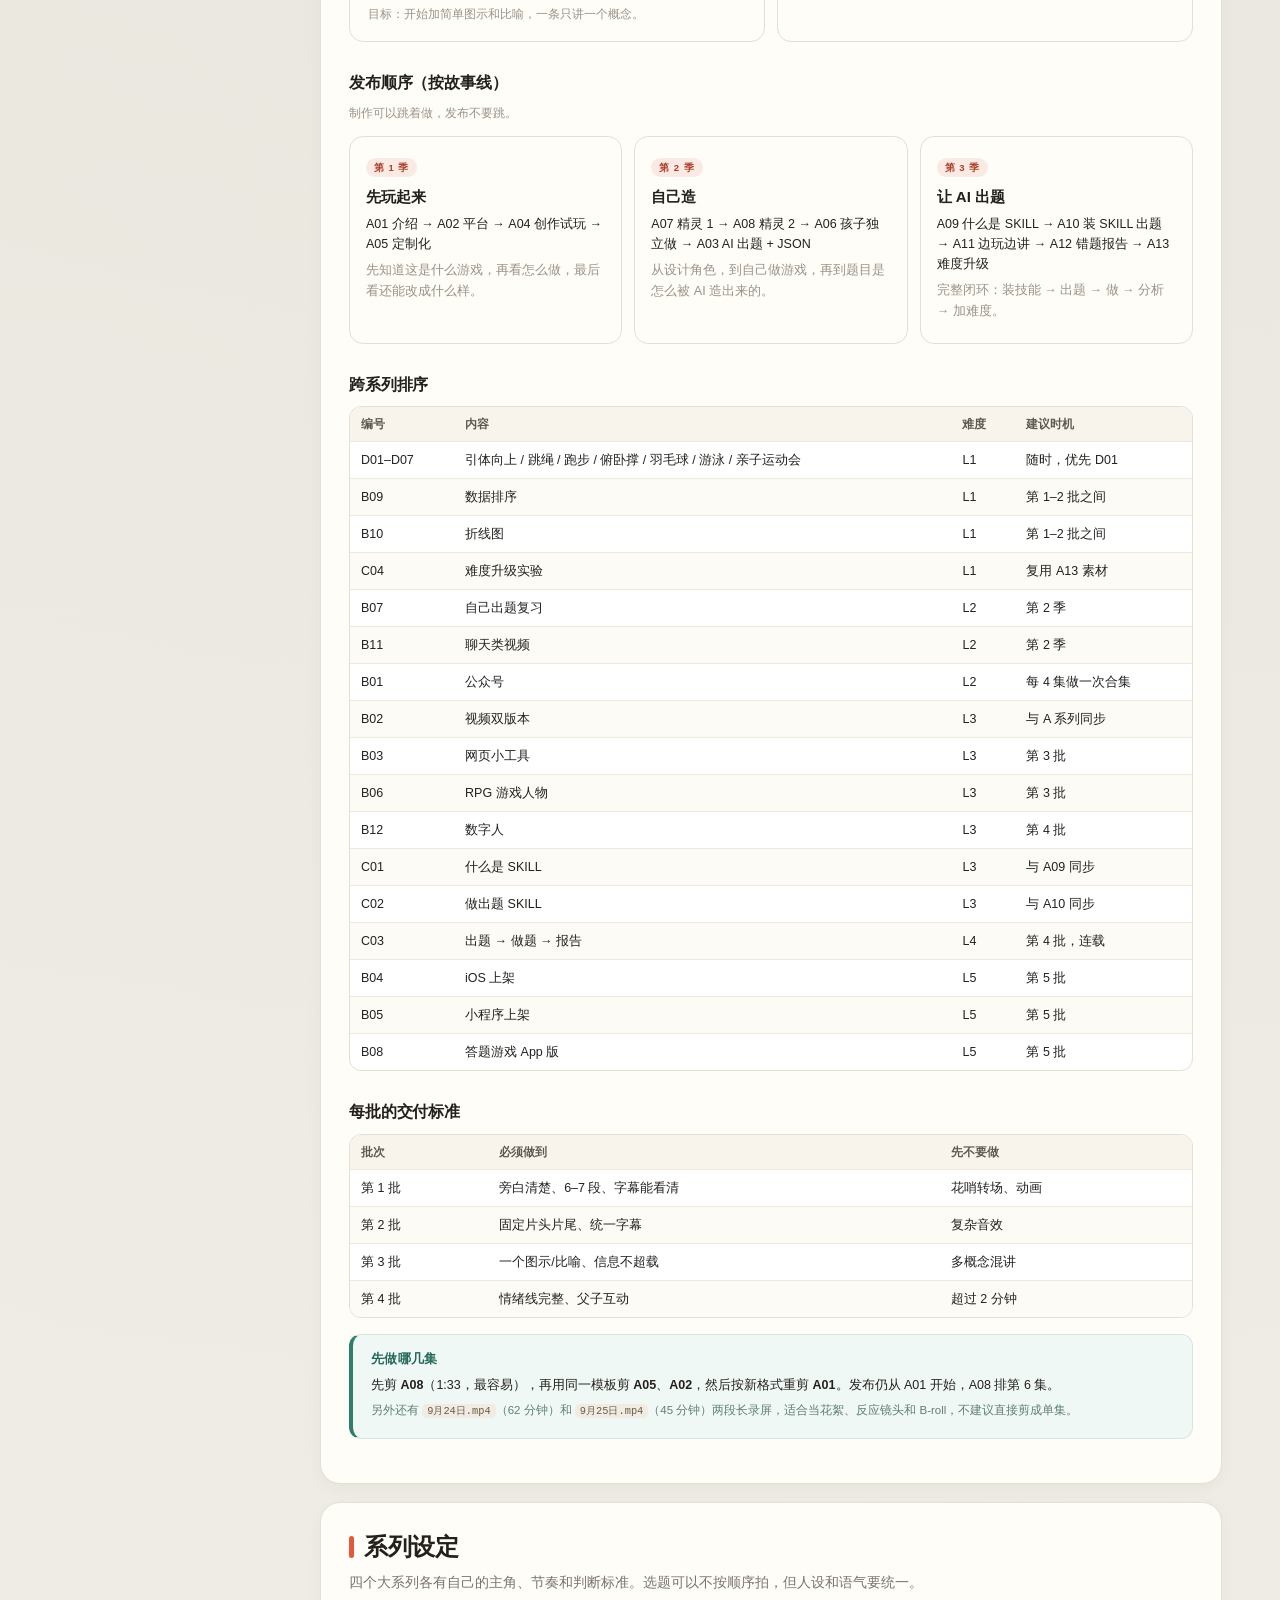
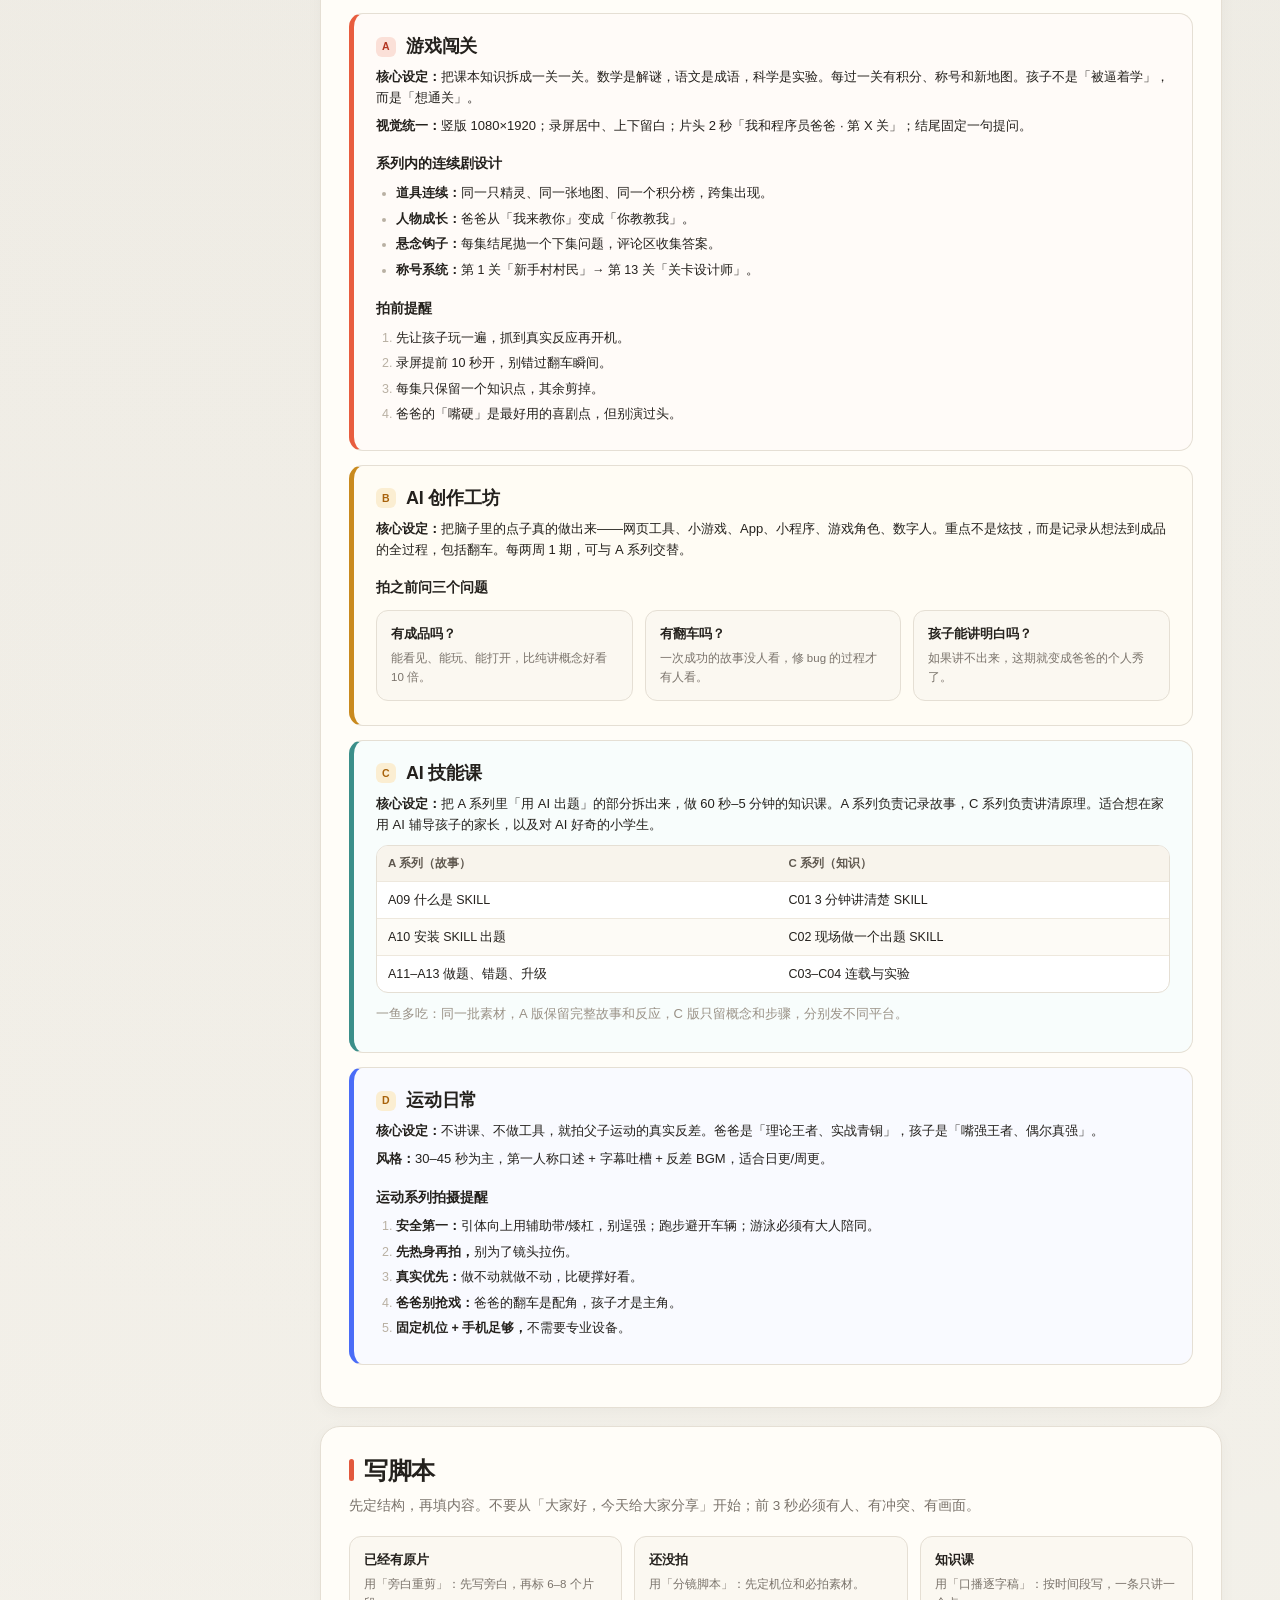
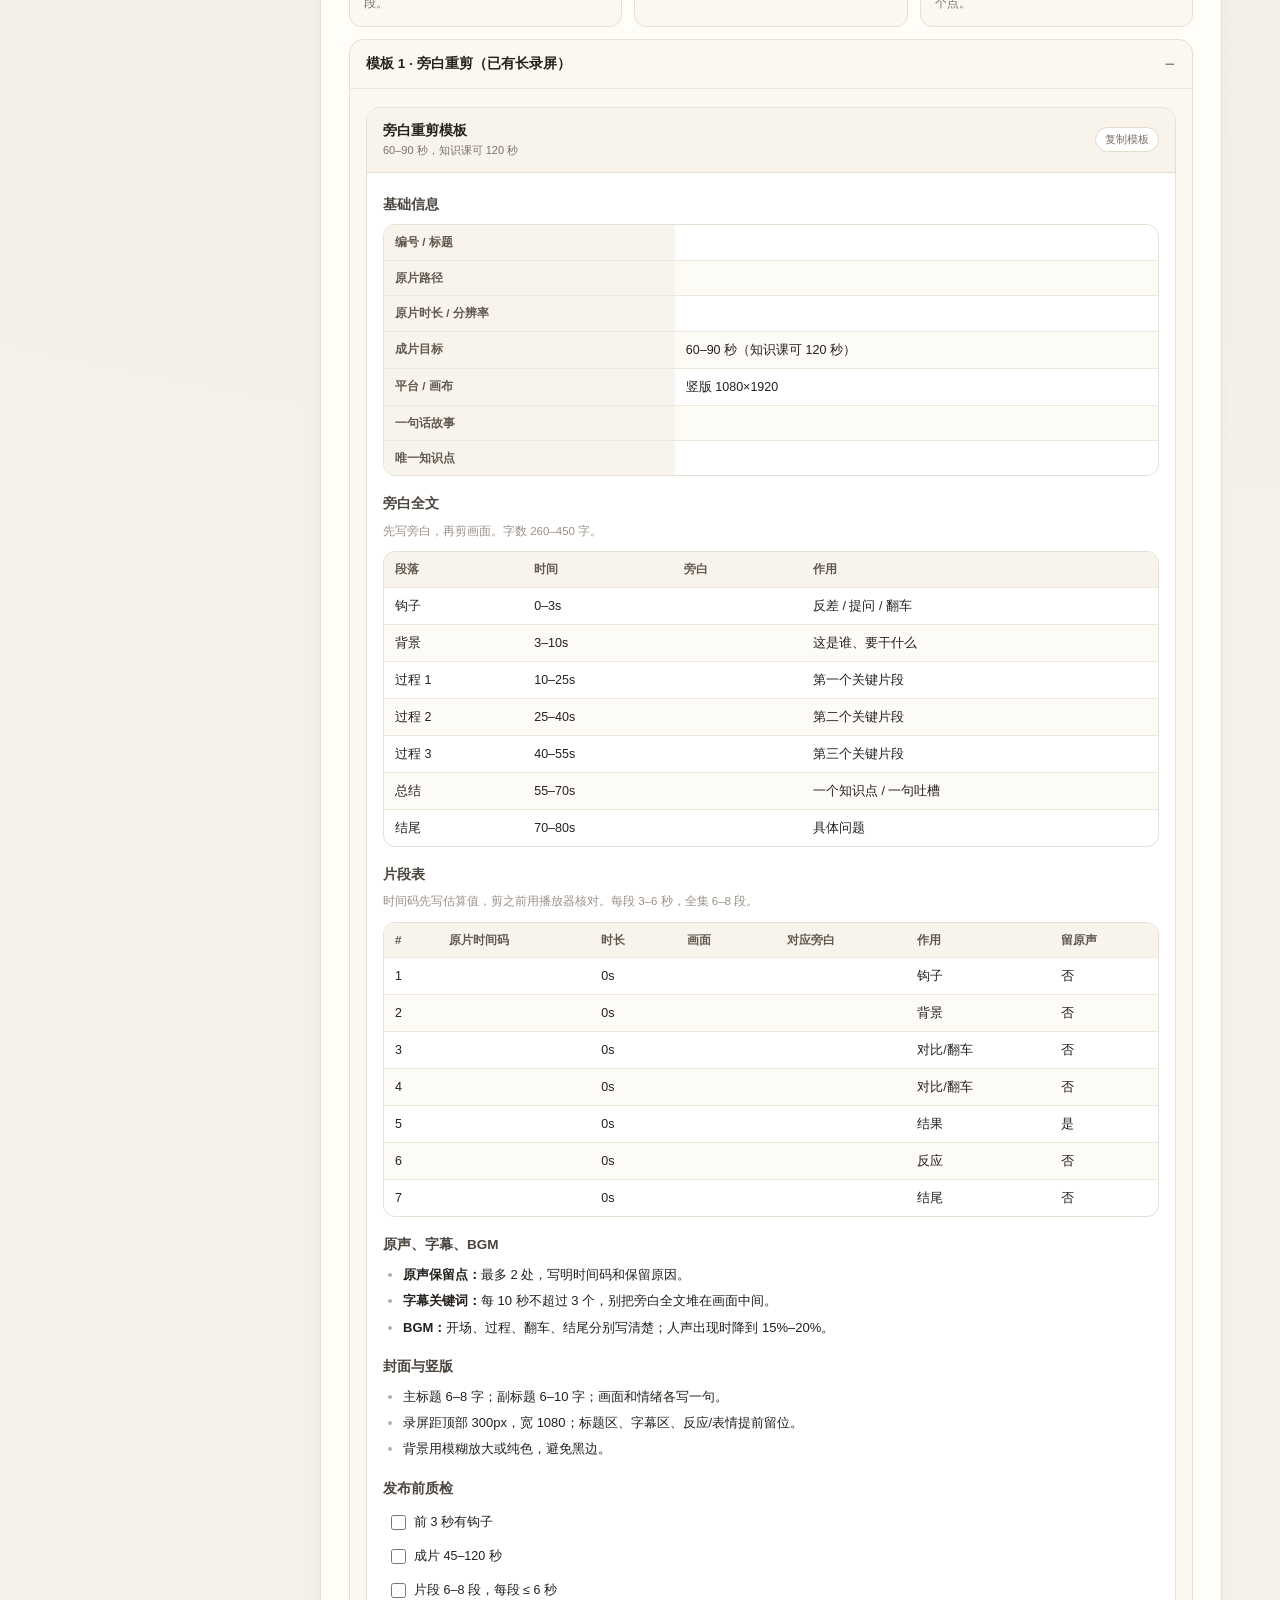
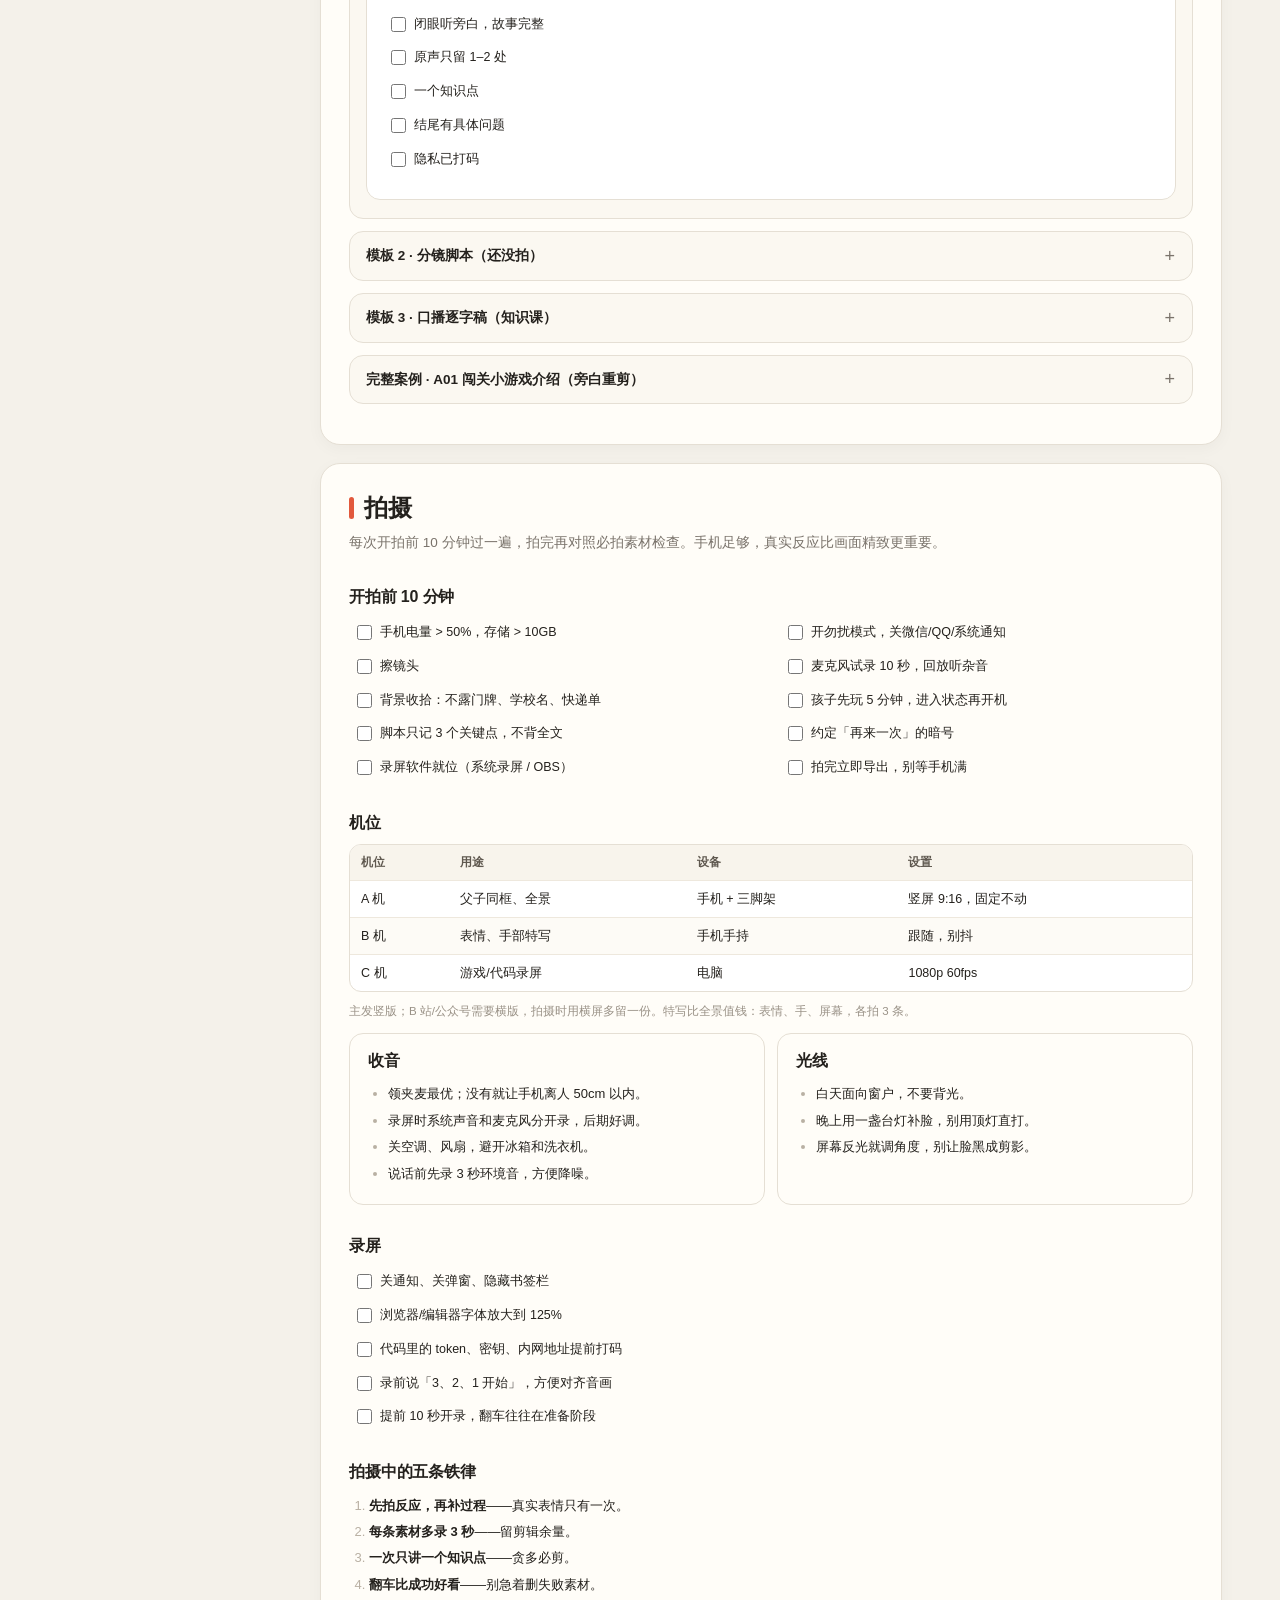
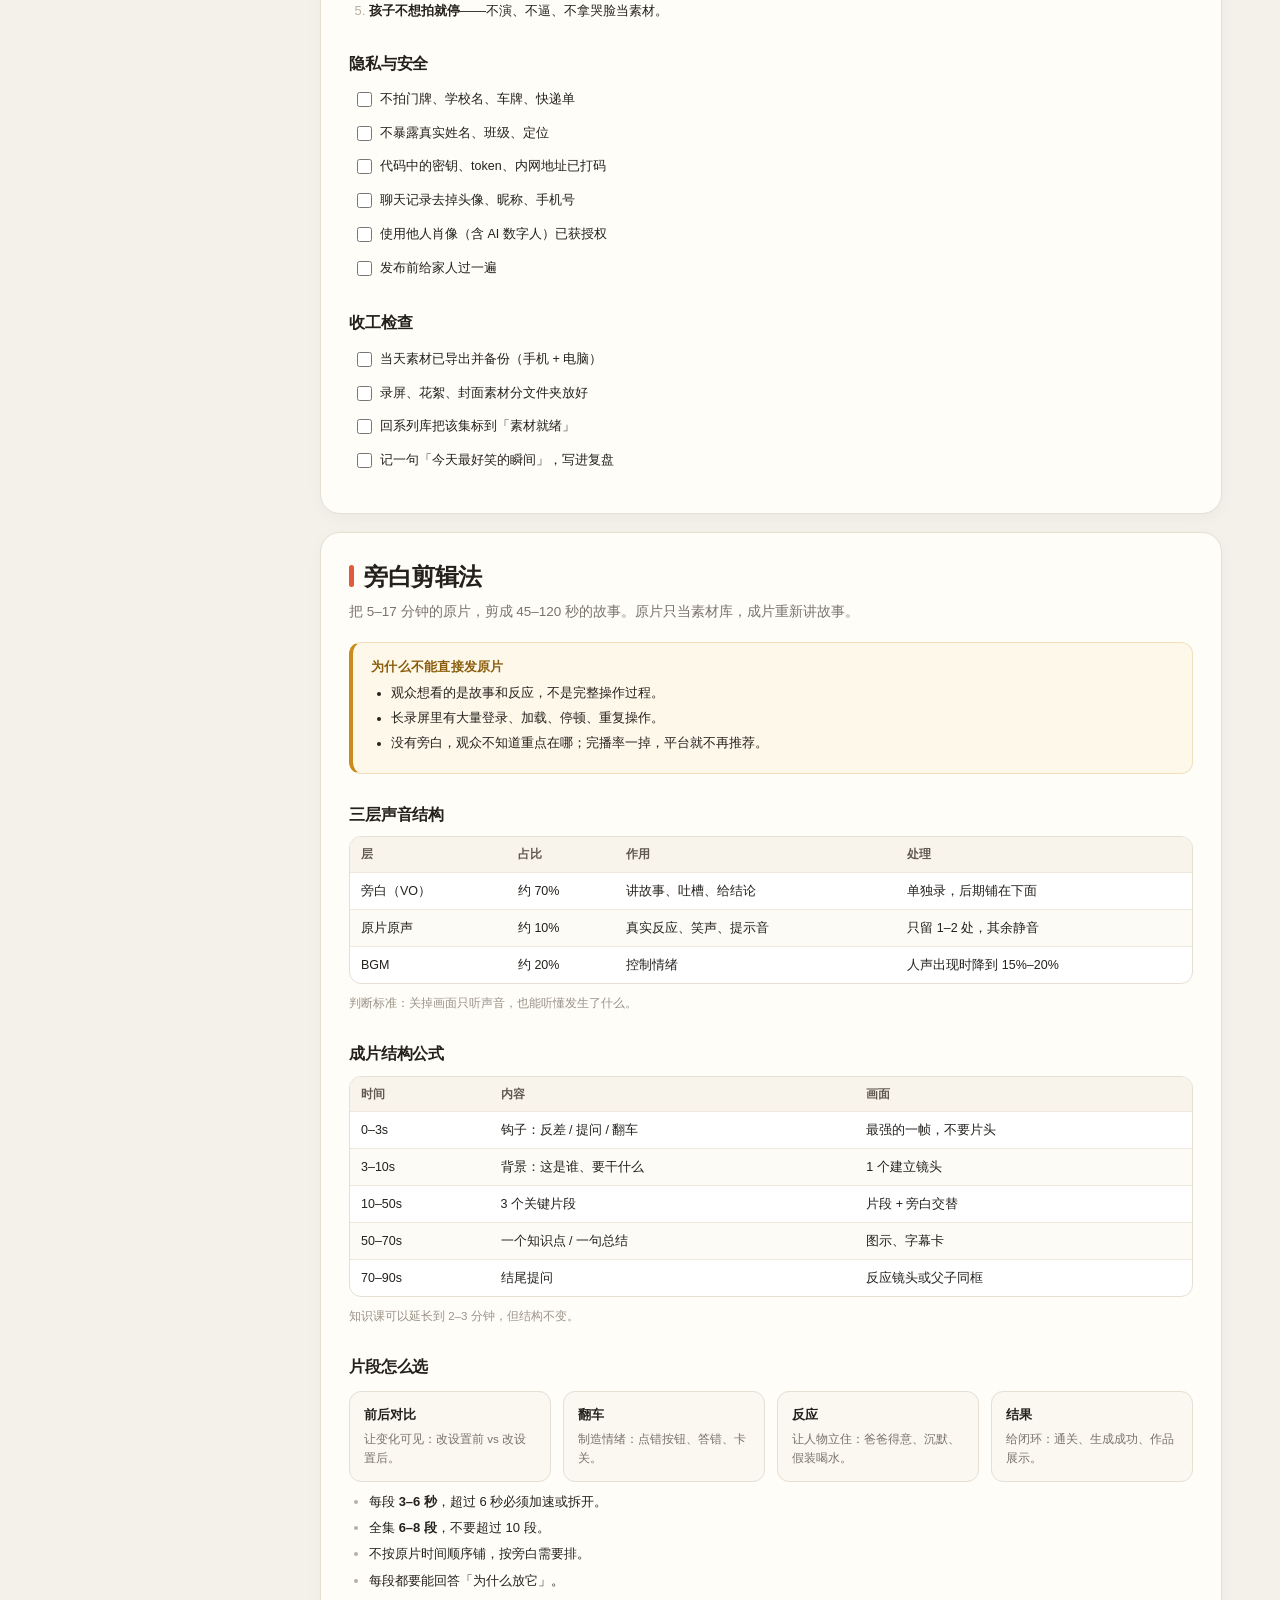
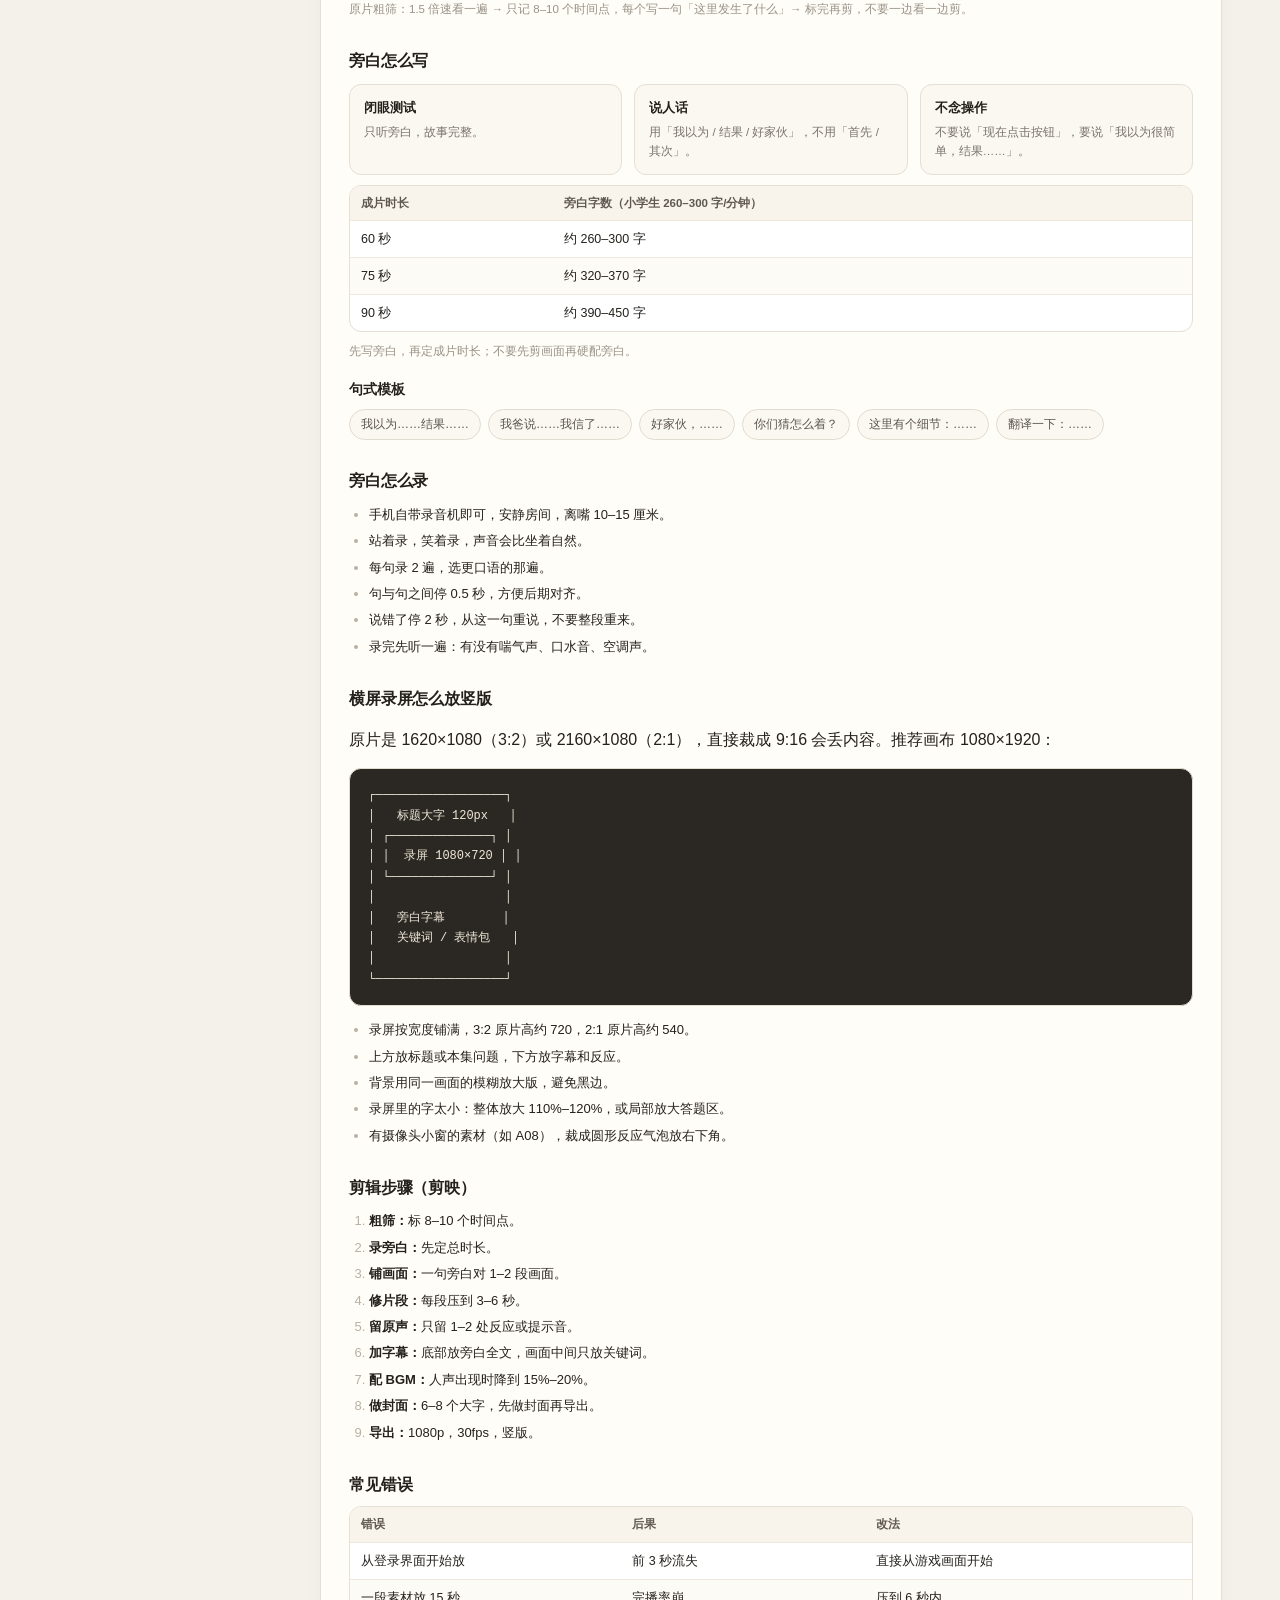
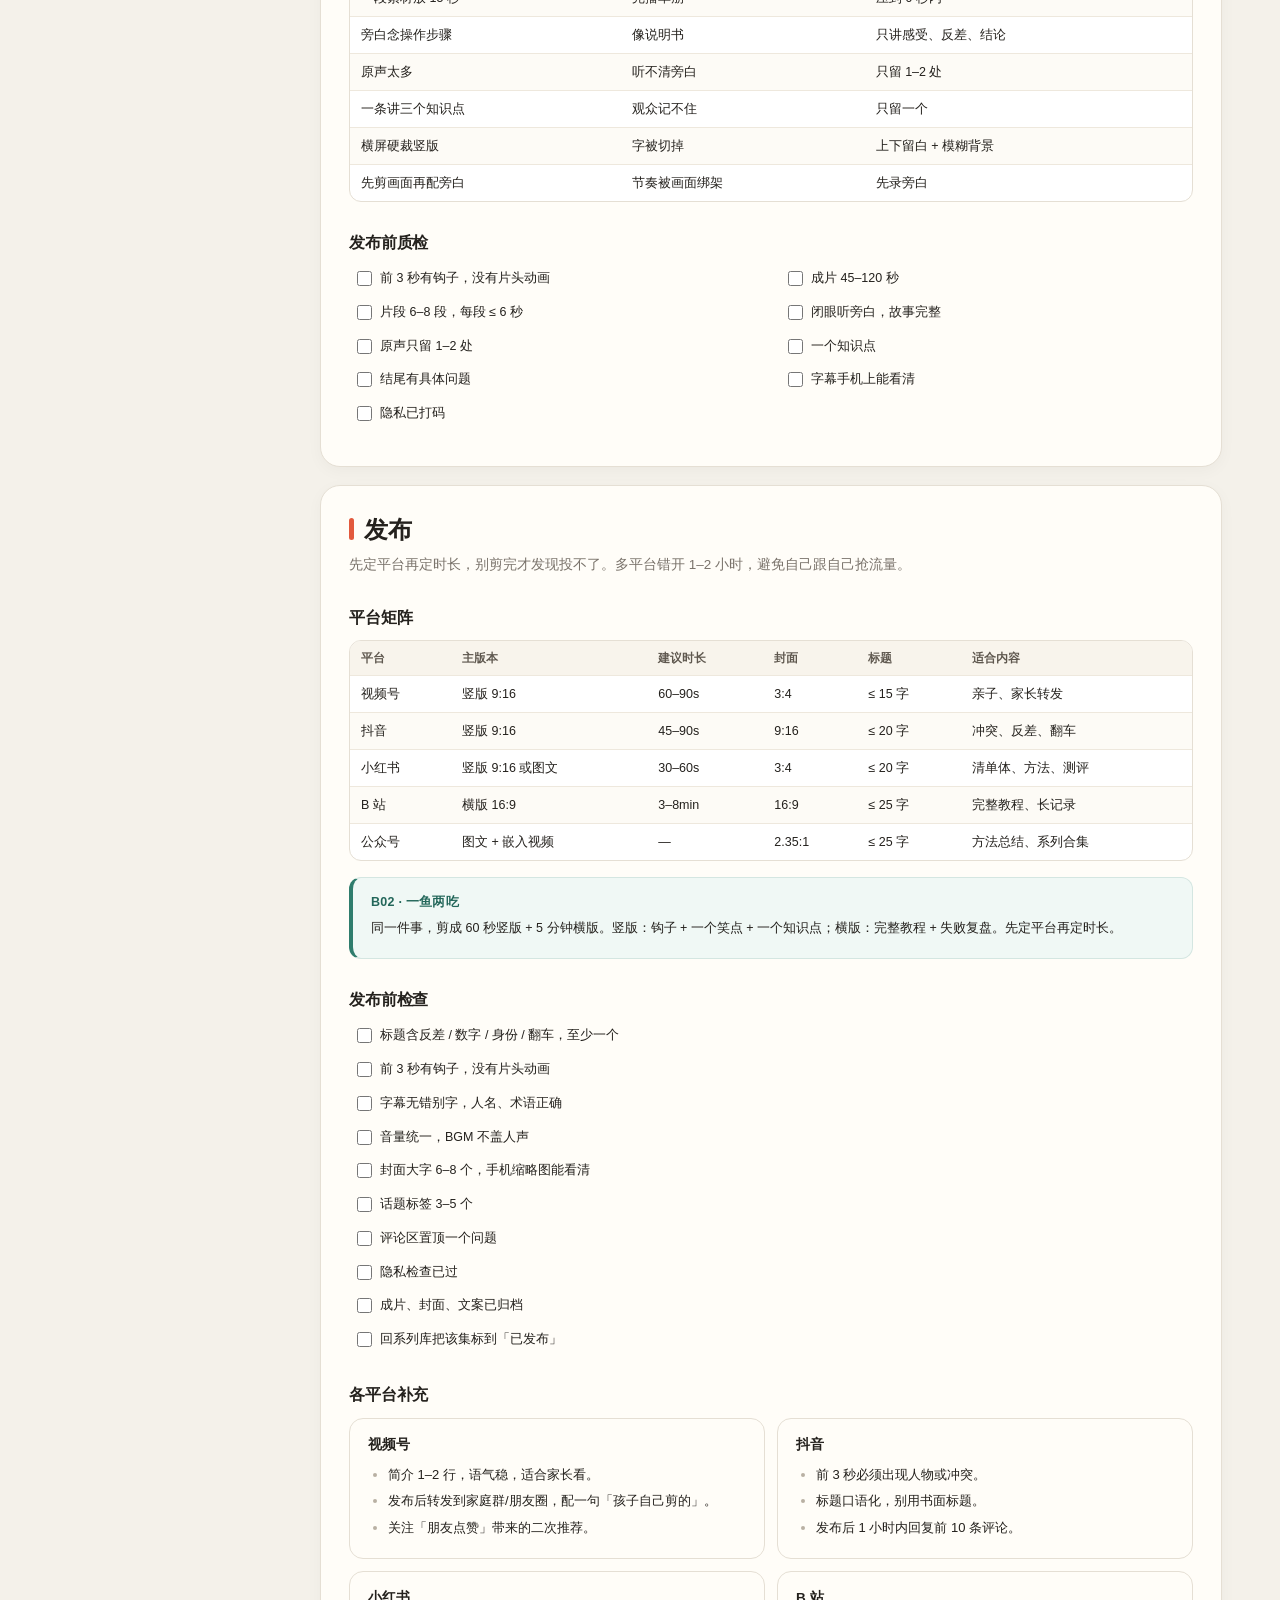
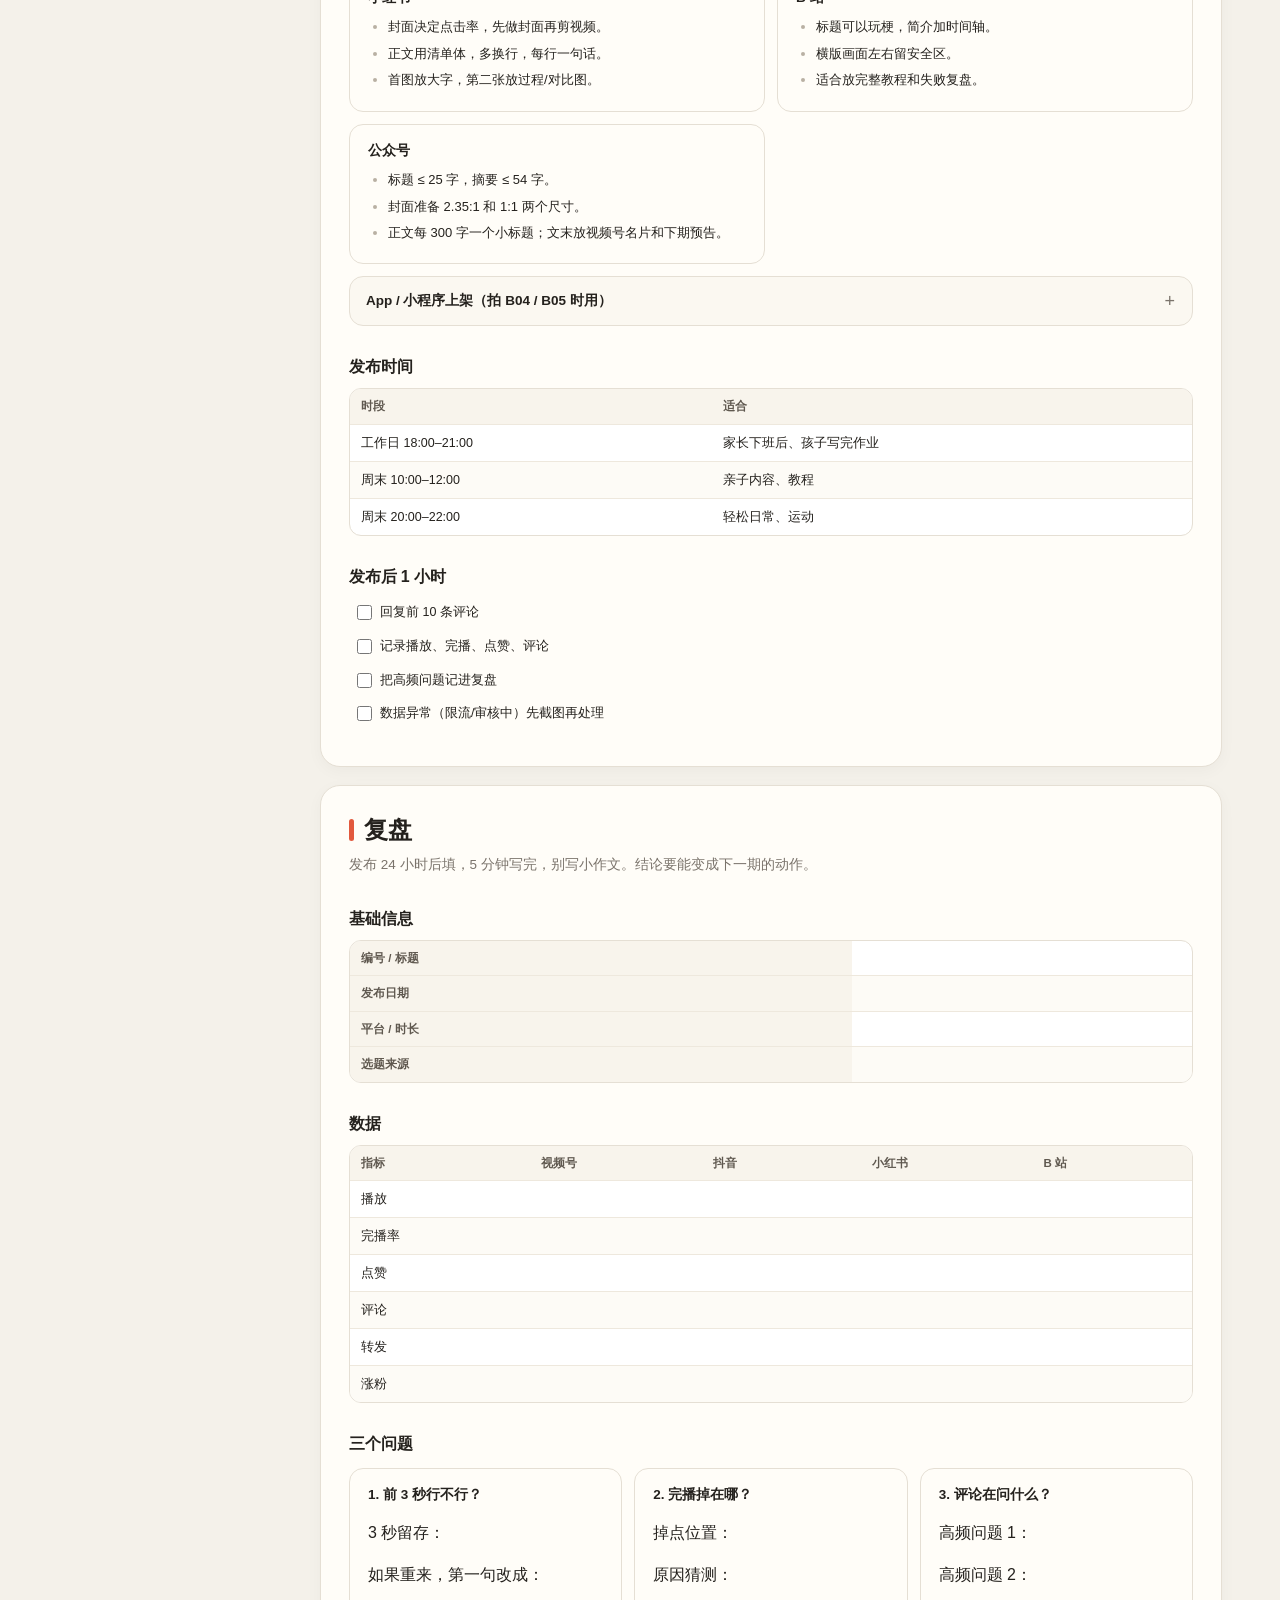
==== commit 5d4f2d86: "feat: put study series first and add after-school review episode Reorder big series so 学习复习 leads, a" ====
--- a/guide.html
+++ b/guide.html
@@ -20,7 +20,7 @@
 
   <div class="topstats">
     <div class="stat"><b>6</b><span>大系列</span></div>
-    <div class="stat"><b>37</b><span>选题</span></div>
+    <div class="stat"><b>38</b><span>选题</span></div>
     <div class="stat"><b>103</b><span>分钟原片</span></div>
   </div>
 
